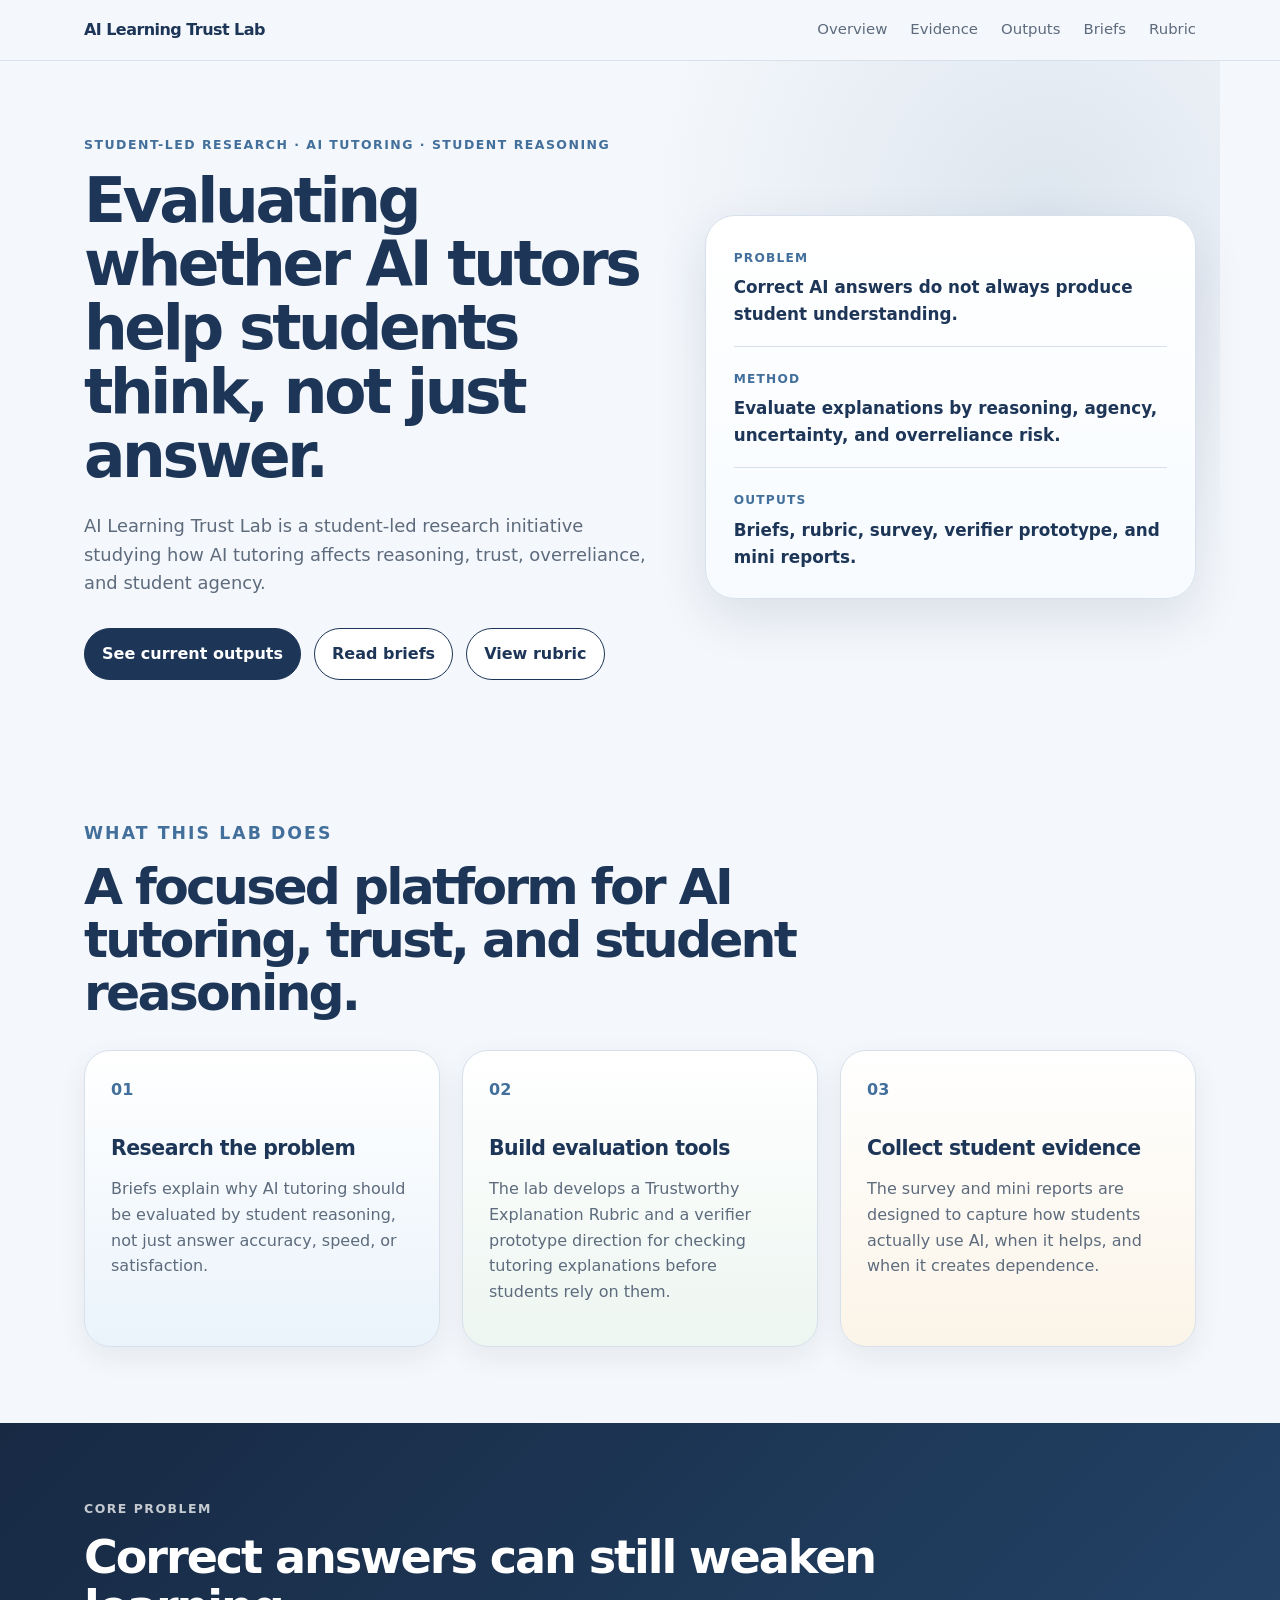
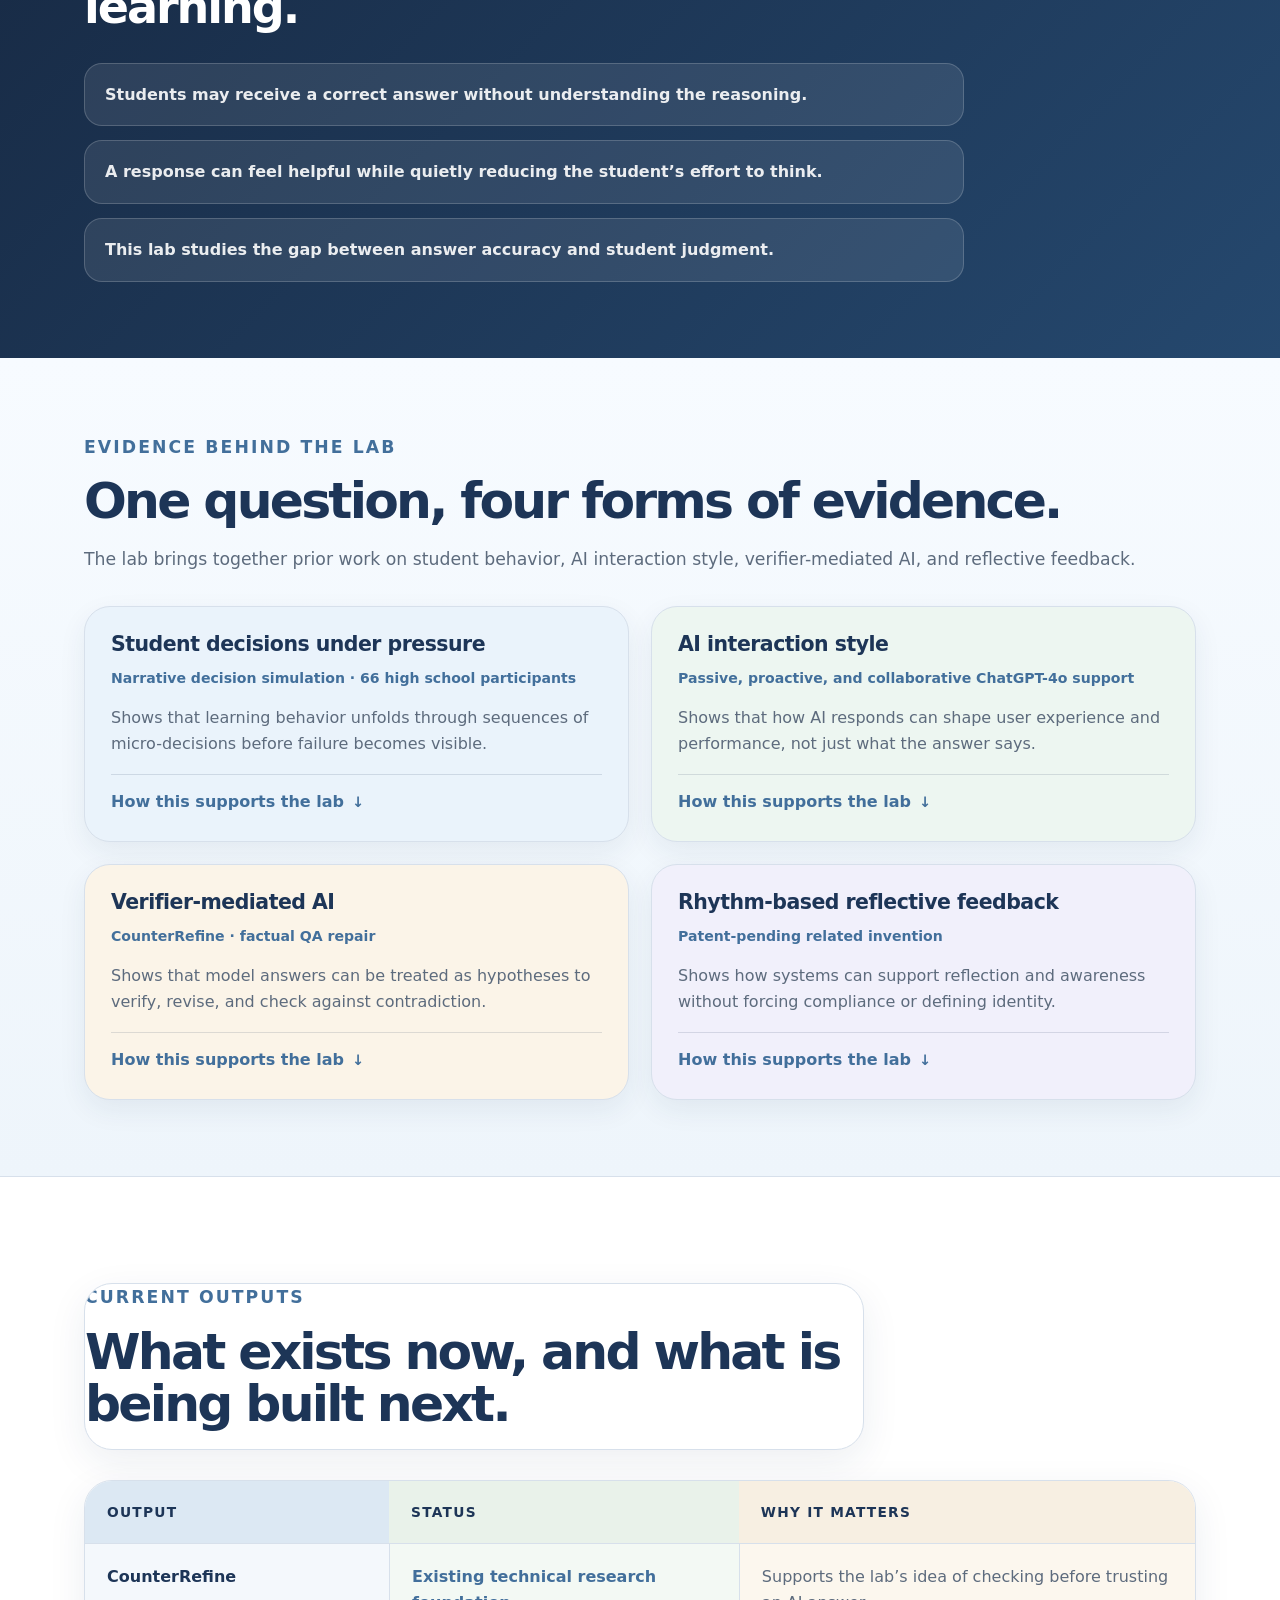
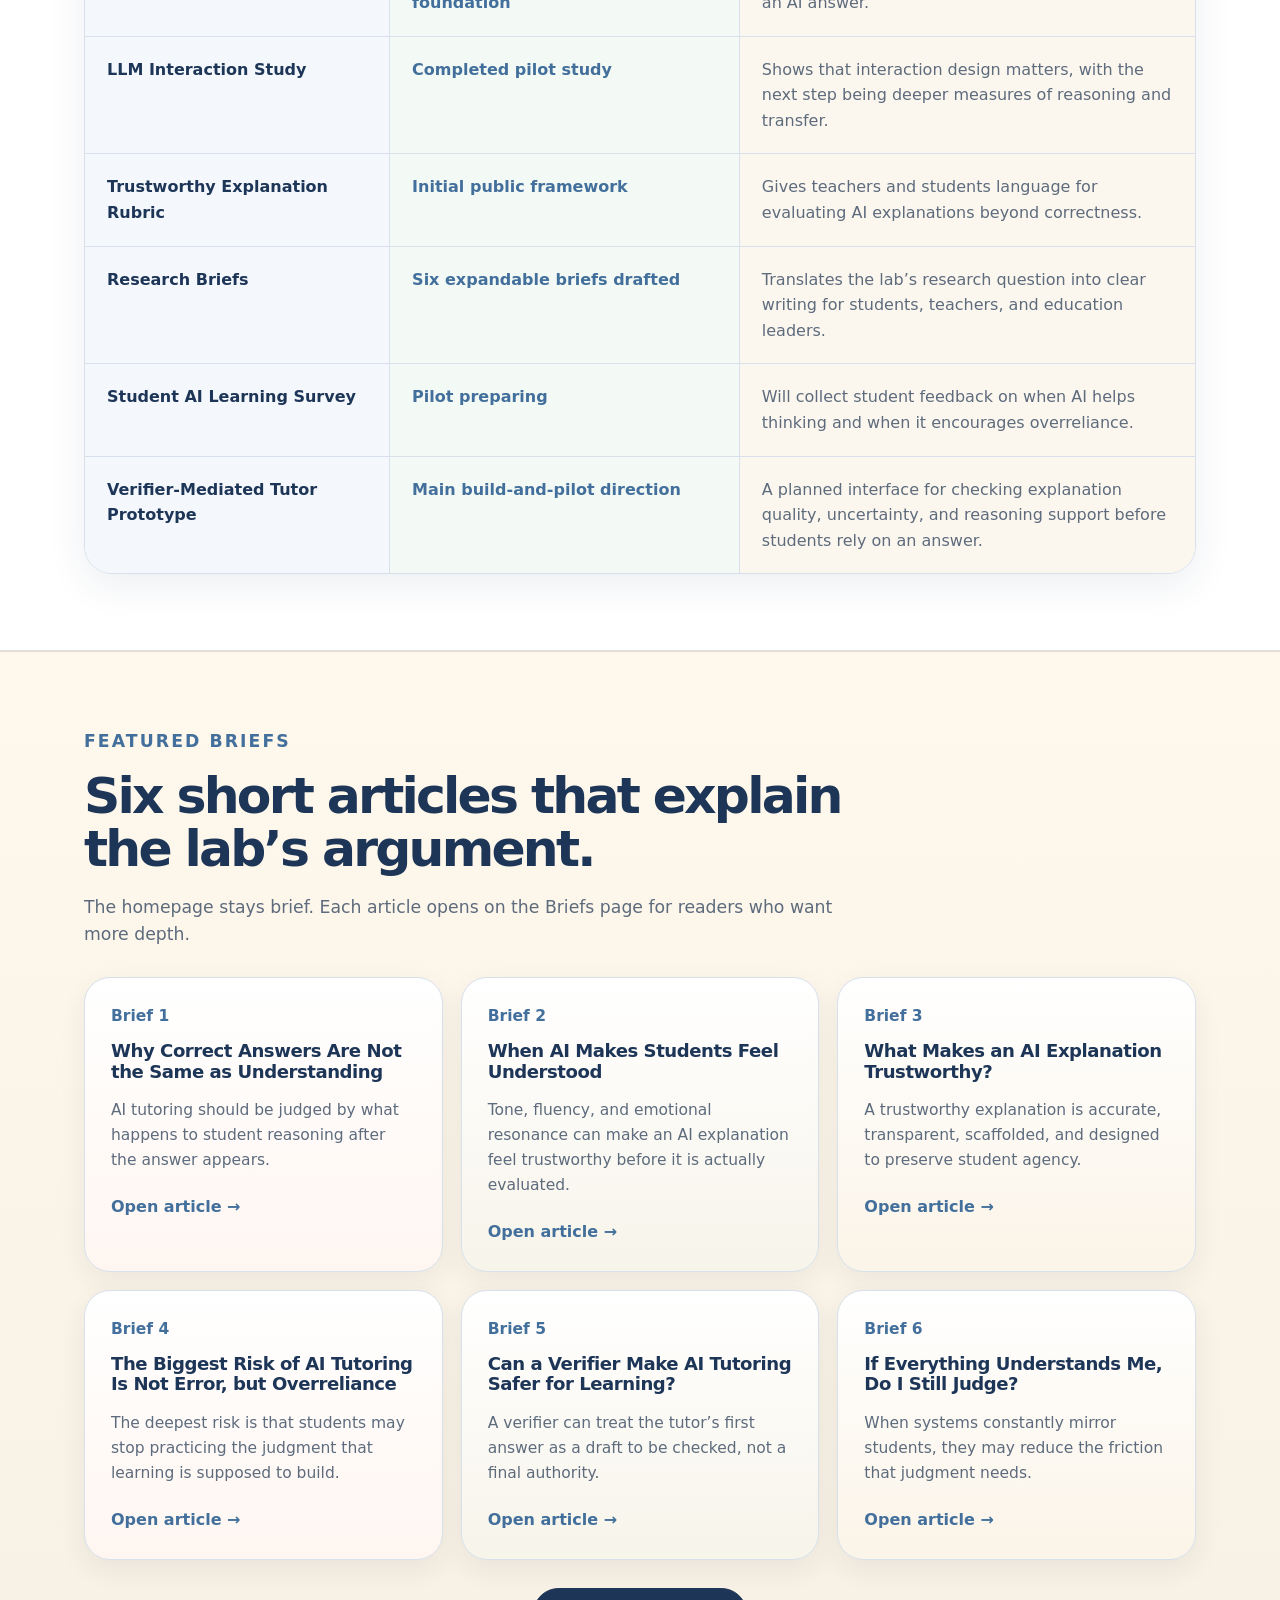
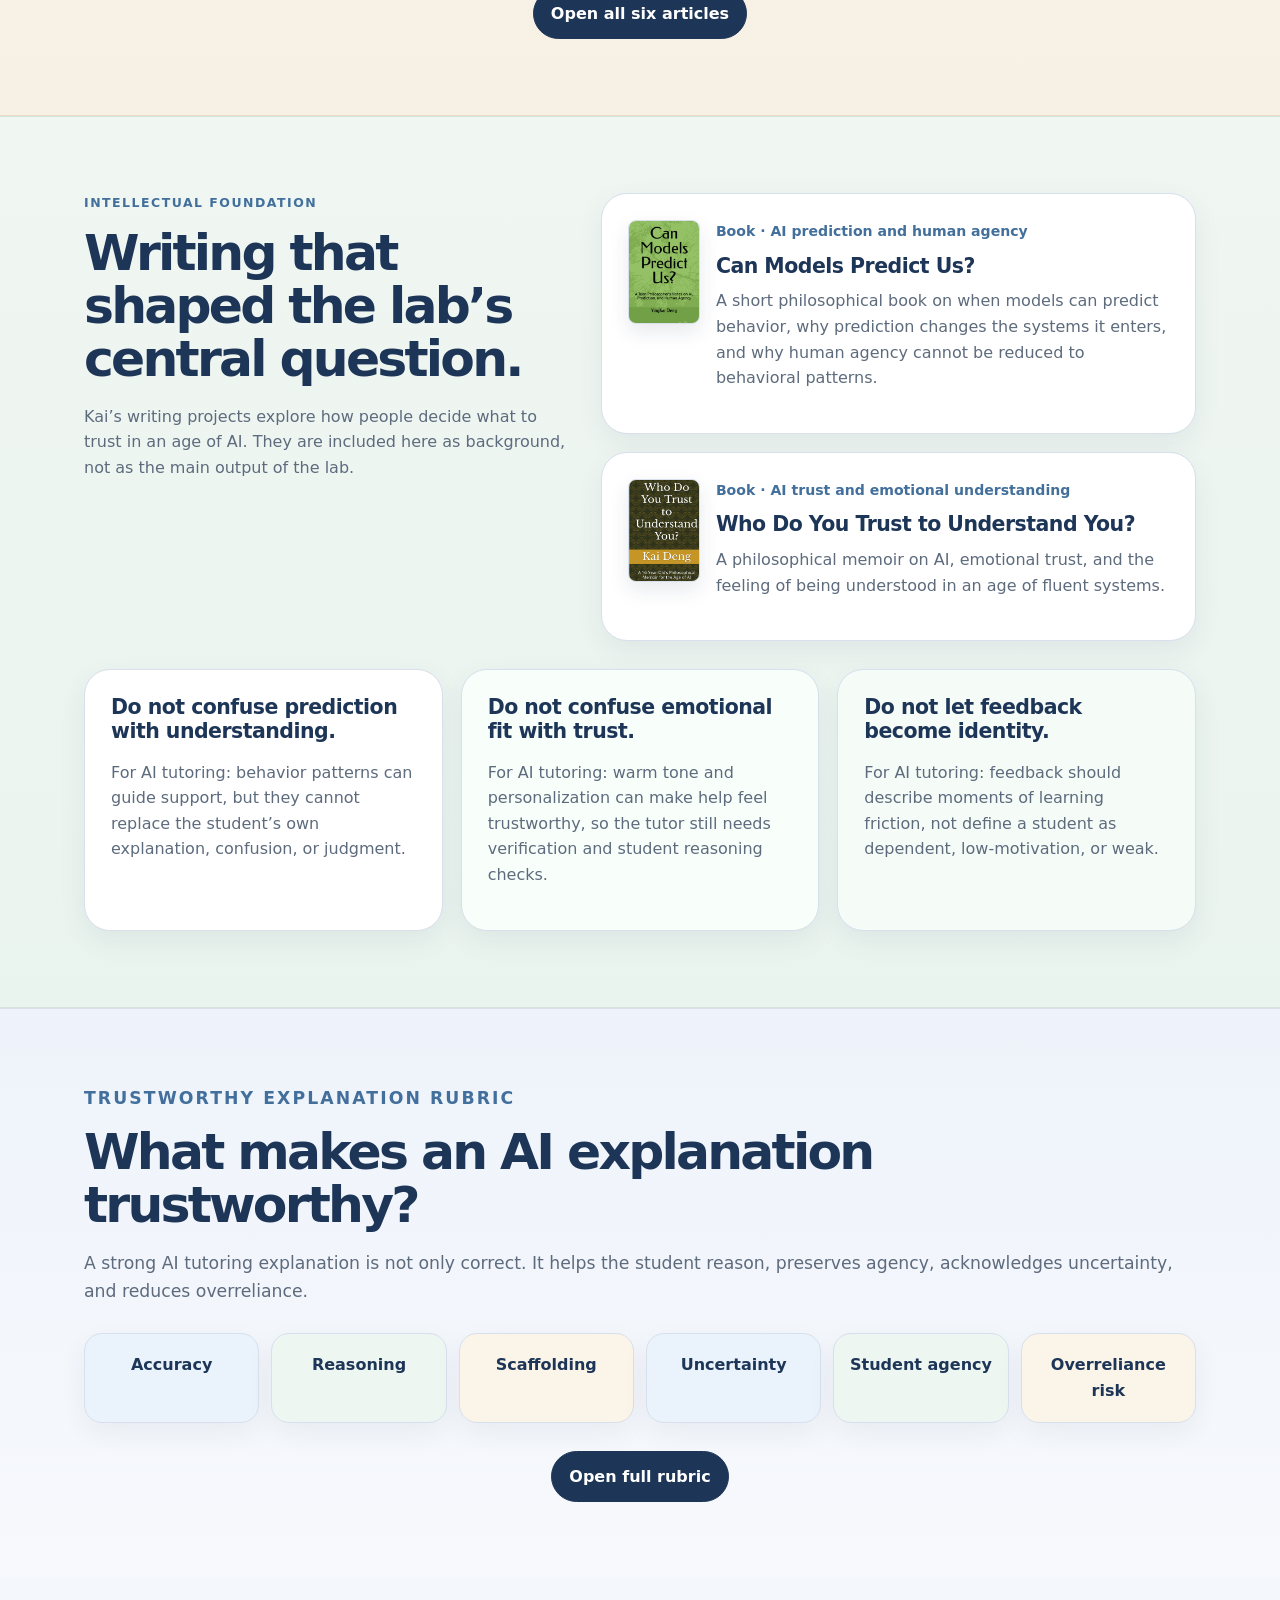
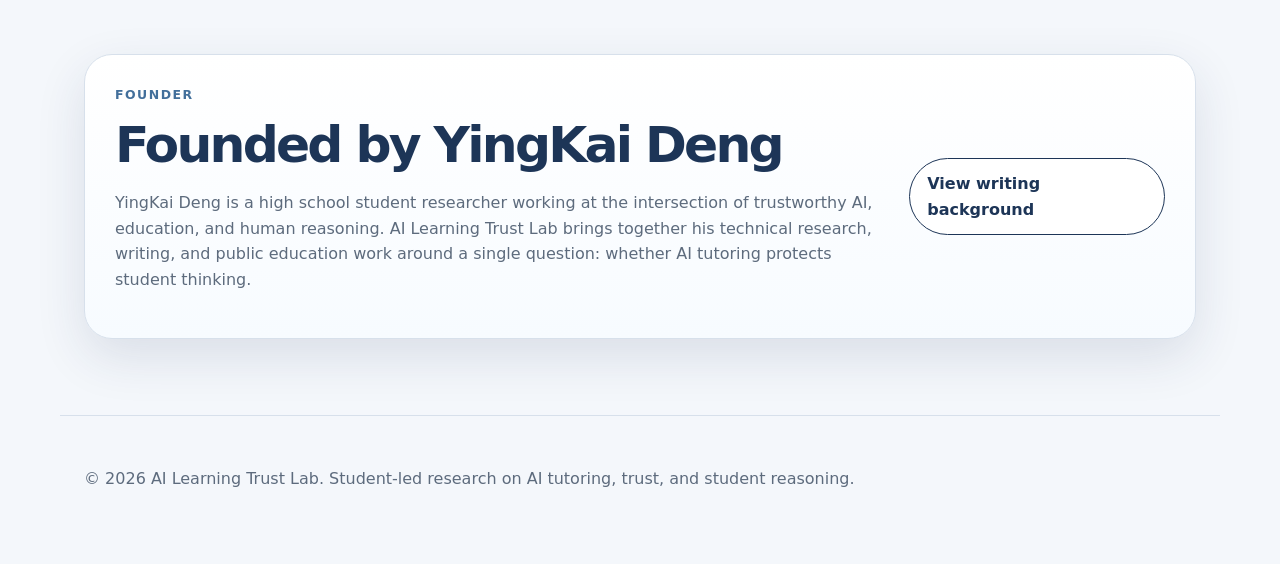
==== index.html @ 72a2af09 "Add files via upload" ====
<!DOCTYPE html><html lang="en"><head><meta charset="UTF-8"/><meta name="viewport" content="width=device-width, initial-scale=1.0"/><title>AI Learning Trust Lab</title><meta name="description" content="A student-led research initiative evaluating whether AI tutors help students think, not just answer."/><link rel="stylesheet" href="styles.css"/></head><body><header class="site-header"><nav class="nav"><a href="index.html" class="brand">AI Learning Trust Lab</a><div class="nav-links"><a href="#overview">Overview</a><a href="#evidence">Evidence</a><a href="#outputs">Outputs</a><a href="#briefs">Briefs</a><a href="#rubric">Rubric</a></div></nav></header><main>
<section class="hero" id="overview"><div class="hero-copy"><p class="eyebrow">Student-led research · AI tutoring · student reasoning</p><h1>Evaluating whether AI tutors help students think, not just answer.</h1><p class="hero-subtitle">AI Learning Trust Lab is a student-led research initiative studying how AI tutoring affects reasoning, trust, overreliance, and student agency.</p><div class="hero-buttons"><a href="#outputs" class="primary-button">See current outputs</a><a href="#briefs" class="secondary-button">Read briefs</a><a href="#rubric" class="secondary-button">View rubric</a></div></div><aside class="summary-card"><div class="summary-row"><span>Problem</span><p>Correct AI answers do not always produce student understanding.</p></div><div class="summary-row"><span>Method</span><p>Evaluate explanations by reasoning, agency, uncertainty, and overreliance risk.</p></div><div class="summary-row"><span>Outputs</span><p>Briefs, rubric, survey, verifier prototype, and mini reports.</p></div></aside></section>
<section class="section what"><div class="section-heading"><p class="eyebrow">What this lab does</p><h2>A focused platform for AI tutoring, trust, and student reasoning.</h2></div><div class="three-grid"><article class="feature-card"><span class="number">01</span><h3>Research the problem</h3><p>Briefs explain why AI tutoring should be evaluated by student reasoning, not just answer accuracy, speed, or satisfaction.</p></article><article class="feature-card"><span class="number">02</span><h3>Build evaluation tools</h3><p>The lab develops a Trustworthy Explanation Rubric and a verifier prototype direction for checking tutoring explanations before students rely on them.</p></article><article class="feature-card"><span class="number">03</span><h3>Collect student evidence</h3><p>The survey and mini reports are designed to capture how students actually use AI, when it helps, and when it creates dependence.</p></article></div></section>
<section class="dark-section"><div class="dark-inner"><p class="eyebrow light">Core problem</p><h2>Correct answers can still weaken learning.</h2><div class="problem-lines"><p>Students may receive a correct answer without understanding the reasoning.</p><p>A response can feel helpful while quietly reducing the student’s effort to think.</p><p>This lab studies the gap between answer accuracy and student judgment.</p></div></div></section>
<section class="section evidence" id="evidence">
      <div class="section-heading">
        <p class="eyebrow">Evidence behind the lab</p>
        <h2>One question, four forms of evidence.</h2>
        <p>The lab brings together prior work on student behavior, AI interaction style, verifier-mediated AI, and reflective feedback.</p>
      </div>

      <div class="evidence-grid">
        <article>
          <h3>Student decisions under pressure</h3>
          <p class="tag">Narrative decision simulation · 66 high school participants</p>
          <p>Shows that learning behavior unfolds through sequences of micro-decisions before failure becomes visible.</p>

          <details class="evidence-note">
            <summary>How this supports the lab</summary>
            <div>
              <p><strong>What it is:</strong> A student decision simulation studying how high school students make small choices under academic pressure.</p>
              <p><strong>What it showed:</strong> Learning breakdown often begins before visible failure, through hesitation, avoidance, shortcut-seeking, and small decisions that accumulate.</p>
              <p><strong>Why it matters:</strong> AI tutoring does not only affect final answers. It affects the micro-decisions students make while learning.</p>
            </div>
          </details>
        </article>

        <article>
          <h3>AI interaction style</h3>
          <p class="tag">Passive, proactive, and collaborative ChatGPT-4o support</p>
          <p>Shows that how AI responds can shape user experience and performance, not just what the answer says.</p>

          <details class="evidence-note">
            <summary>How this supports the lab</summary>
            <div>
              <p><strong>What it is:</strong> A study comparing different ways an AI assistant can interact with students, from passive answering to more collaborative support.</p>
              <p><strong>What it showed:</strong> Interaction style changes how students experience AI help and how they perform with it.</p>
              <p><strong>Why it matters:</strong> AI tutoring should be evaluated by how it shapes student thinking, not only by whether the content is correct.</p>
            </div>
          </details>
        </article>

        <article>
          <h3>Verifier-mediated AI</h3>
          <p class="tag">CounterRefine · factual QA repair</p>
          <p>Shows that model answers can be treated as hypotheses to verify, revise, and check against contradiction.</p>

          <details class="evidence-note">
            <summary>How this supports the lab</summary>
            <div>
              <p><strong>What it is:</strong> CounterRefine treats an AI answer as something to be checked, not immediately trusted.</p>
              <p><strong>What it showed:</strong> Evidence can be used to decide whether an answer should be kept, revised, or challenged.</p>
              <p><strong>Why it matters:</strong> AI Learning Trust Lab extends this idea from factual QA to tutoring: before students rely on an explanation, it should be checked for accuracy, transparency, and reasoning support.</p>
            </div>
          </details>
        </article>

        <article>
          <h3>Rhythm-based reflective feedback</h3>
          <p class="tag">Patent-pending related invention</p>
          <p>Shows how systems can support reflection and awareness without forcing compliance or defining identity.</p>

          <details class="evidence-note">
            <summary>How this supports the lab</summary>
            <div>
              <p><strong>What it is:</strong> A related invention exploring how systems can respond to patterns in user behavior and reflection.</p>
              <p><strong>What it showed:</strong> Feedback can guide attention without forcing action or defining the user by a single score.</p>
              <p><strong>Why it matters:</strong> AI tutoring should guide students through learning friction while preserving agency and avoiding fixed labels.</p>
            </div>
          </details>
        </article>
      </div>
    </section>

    <section class="section outputs" id="outputs"><div class="section-heading"><p class="eyebrow">Current outputs</p><h2>What exists now, and what is being built next.</h2></div><div class="output-table"><div class="table-head"><span>Output</span><span>Status</span><span>Why it matters</span></div><div class="table-row"><strong>CounterRefine</strong><span>Existing technical research foundation</span><p>Supports the lab’s idea of checking before trusting an AI answer.</p></div><div class="table-row"><strong>LLM Interaction Study</strong><span>Completed pilot study</span><p>Shows that interaction design matters, with the next step being deeper measures of reasoning and transfer.</p></div><div class="table-row"><strong>Trustworthy Explanation Rubric</strong><span>Initial public framework</span><p>Gives teachers and students language for evaluating AI explanations beyond correctness.</p></div><div class="table-row"><strong>Research Briefs</strong><span>Six expandable briefs drafted</span><p>Translates the lab’s research question into clear writing for students, teachers, and education leaders.</p></div><div class="table-row"><strong>Student AI Learning Survey</strong><span>Pilot preparing</span><p>Will collect student feedback on when AI helps thinking and when it encourages overreliance.</p></div><div class="table-row"><strong>Verifier-Mediated Tutor Prototype</strong><span>Main build-and-pilot direction</span><p>A planned interface for checking explanation quality, uncertainty, and reasoning support before students rely on an answer.</p></div></div></section>
<section class="section brief-strip" id="briefs"><div class="section-heading"><p class="eyebrow">Featured briefs</p><h2>Six short articles that explain the lab’s argument.</h2><p>The homepage stays brief. Each article opens on the Briefs page for readers who want more depth.</p></div><div class="brief-preview-grid"><article class="brief-preview-card tone-2">
          <p class="tag">Brief 1</p>
          <h3>Why Correct Answers Are Not the Same as Understanding</h3>
          <p>AI tutoring should be judged by what happens to student reasoning after the answer appears.</p>
          <a href="briefs.html#brief-1">Open article →</a>
        </article>
<article class="brief-preview-card tone-3">
          <p class="tag">Brief 2</p>
          <h3>When AI Makes Students Feel Understood</h3>
          <p>Tone, fluency, and emotional resonance can make an AI explanation feel trustworthy before it is actually evaluated.</p>
          <a href="briefs.html#brief-2">Open article →</a>
        </article>
<article class="brief-preview-card tone-1">
          <p class="tag">Brief 3</p>
          <h3>What Makes an AI Explanation Trustworthy?</h3>
          <p>A trustworthy explanation is accurate, transparent, scaffolded, and designed to preserve student agency.</p>
          <a href="briefs.html#brief-3">Open article →</a>
        </article>
<article class="brief-preview-card tone-2">
          <p class="tag">Brief 4</p>
          <h3>The Biggest Risk of AI Tutoring Is Not Error, but Overreliance</h3>
          <p>The deepest risk is that students may stop practicing the judgment that learning is supposed to build.</p>
          <a href="briefs.html#brief-4">Open article →</a>
        </article>
<article class="brief-preview-card tone-3">
          <p class="tag">Brief 5</p>
          <h3>Can a Verifier Make AI Tutoring Safer for Learning?</h3>
          <p>A verifier can treat the tutor’s first answer as a draft to be checked, not a final authority.</p>
          <a href="briefs.html#brief-5">Open article →</a>
        </article>
<article class="brief-preview-card tone-1">
          <p class="tag">Brief 6</p>
          <h3>If Everything Understands Me, Do I Still Judge?</h3>
          <p>When systems constantly mirror students, they may reduce the friction that judgment needs.</p>
          <a href="briefs.html#brief-6">Open article →</a>
        </article></div><div class="center-action" style="margin-top:28px"><a href="briefs.html" class="primary-button">Open all six articles</a></div></section>
<section class="section foundation" id="foundation"><div class="foundation-layout"><div><p class="eyebrow">Intellectual foundation</p><h2>Writing that shaped the lab’s central question.</h2><p>Kai’s writing projects explore how people decide what to trust in an age of AI. They are included here as background, not as the main output of the lab.</p></div><div class="foundation-cards">
          <article class="book-card">
            <img src="can-models-predict-us-cover.png" alt="Can Models Predict Us? book cover" class="book-cover-small"/>
            <div class="book-copy">
              <p class="tag">Book · AI prediction and human agency</p>
              <h3>Can Models Predict Us?</h3>
              <p>A short philosophical book on when models can predict behavior, why prediction changes the systems it enters, and why human agency cannot be reduced to behavioral patterns.</p>
            </div>
          </article>

          <article class="book-card">
            <img src="who-do-you-trust-cover.png" alt="Who Do You Trust to Understand You? book cover" class="book-cover-small"/>
            <div class="book-copy">
              <p class="tag">Book · AI trust and emotional understanding</p>
              <h3>Who Do You Trust to Understand You?</h3>
              <p>A philosophical memoir on AI, emotional trust, and the feeling of being understood in an age of fluent systems.</p>
            </div>
          </article>
        </div>
      </div>
      <div class="principles"><article><h3>Do not confuse prediction with understanding.</h3><p>For AI tutoring: behavior patterns can guide support, but they cannot replace the student’s own explanation, confusion, or judgment.</p></article><article><h3>Do not confuse emotional fit with trust.</h3><p>For AI tutoring: warm tone and personalization can make help feel trustworthy, so the tutor still needs verification and student reasoning checks.</p></article><article><h3>Do not let feedback become identity.</h3><p>For AI tutoring: feedback should describe moments of learning friction, not define a student as dependent, low-motivation, or weak.</p></article></div></section>
<section class="section rubric-section" id="rubric"><div class="section-heading"><p class="eyebrow">Trustworthy Explanation Rubric</p><h2>What makes an AI explanation trustworthy?</h2><p>A strong AI tutoring explanation is not only correct. It helps the student reason, preserves agency, acknowledges uncertainty, and reduces overreliance.</p></div><div class="rubric-grid"><div>Accuracy</div><div>Reasoning</div><div>Scaffolding</div><div>Uncertainty</div><div>Student agency</div><div>Overreliance risk</div></div><div class="center-action"><a href="rubric.html" class="primary-button">Open full rubric</a></div></section>
<section class="section founder"><div class="founder-card"><div><p class="eyebrow">Founder</p><h2>Founded by YingKai Deng</h2><p>YingKai Deng is a high school student researcher working at the intersection of trustworthy AI, education, and human reasoning. AI Learning Trust Lab brings together his technical research, writing, and public education work around a single question: whether AI tutoring protects student thinking.</p></div><a href="writing.html" class="secondary-button">View writing background</a></div></section>
</main><footer class="footer"><p>© 2026 AI Learning Trust Lab. Student-led research on AI tutoring, trust, and student reasoning.</p></footer></body></html>
---- styles.css ----
*{box-sizing:border-box}:root{--bg:#f4f7fb;--ink:#172033;--muted:#5d6b7d;--line:#d7e0eb;--card:#fff;--navy:#1d3557;--blue:#426f9b;--ice:#eaf3fb;--mist:#f7fbff;--sage:#edf6f1;--sand:#fbf4e8;--lav:#f1f0fb;--rose:#fbf0ee;--shadow:0 18px 50px rgba(29,53,87,.12);--soft-shadow:0 10px 28px rgba(29,53,87,.07)}body{margin:0;background:var(--bg);color:var(--ink);font-family:Inter,ui-sans-serif,system-ui,-apple-system,BlinkMacSystemFont,"Segoe UI",sans-serif;line-height:1.6}a{color:inherit;text-decoration:none}.site-header{position:sticky;top:0;z-index:20;background:rgba(244,247,251,.94);backdrop-filter:blur(12px);border-bottom:1px solid var(--line)}.nav{max-width:1160px;margin:0 auto;padding:17px 24px;display:flex;align-items:center;justify-content:space-between;gap:24px}.brand{font-weight:850;color:var(--navy);letter-spacing:-.035em}.nav-links{display:flex;gap:23px;align-items:center;color:var(--muted);font-size:.93rem}.nav-links a:hover{color:var(--navy)}.hero{max-width:1160px;margin:0 auto;padding:74px 24px 64px;display:grid;grid-template-columns:minmax(0,1.08fr) minmax(340px,.92fr);gap:44px;align-items:center;background:radial-gradient(circle at 85% 22%,rgba(66,111,155,.13),transparent 35%)}.eyebrow{margin:0 0 14px;color:var(--blue);font-size:.78rem;font-weight:850;text-transform:uppercase;letter-spacing:.12em}.eyebrow.light{color:rgba(255,255,255,.75)}h1{margin:0 0 24px;color:var(--navy);font-size:clamp(2.35rem,4.8vw,4.15rem);line-height:1.04;letter-spacing:-.055em}h2{margin:0 0 18px;color:var(--navy);font-size:clamp(2rem,4vw,3.15rem);line-height:1.05;letter-spacing:-.055em}h3{margin:0 0 10px;color:var(--navy);font-size:1.28rem;line-height:1.16;letter-spacing:-.025em}p{color:var(--muted)}.hero-subtitle{max-width:720px;margin:0 0 30px;color:var(--muted);font-size:1.12rem}.hero-buttons{display:flex;flex-wrap:wrap;gap:13px}.primary-button,.secondary-button{display:inline-flex;align-items:center;justify-content:center;border-radius:999px;padding:12px 17px;font-weight:850;border:1px solid var(--navy)}.primary-button{color:white;background:var(--navy)}.secondary-button{color:var(--navy);background:white}.summary-card{background:linear-gradient(180deg,#fff,var(--mist));border:1px solid var(--line);border-radius:30px;padding:28px;box-shadow:var(--shadow)}.summary-row{padding:18px 0;border-bottom:1px solid var(--line)}.summary-row:first-child{padding-top:0}.summary-row:last-child{border-bottom:0;padding-bottom:0}.summary-row span{display:inline-flex;margin-bottom:6px;color:var(--blue);font-size:.76rem;font-weight:850;letter-spacing:.1em;text-transform:uppercase}.summary-row p{margin:0;color:var(--navy);font-size:1.05rem;font-weight:750}.section{max-width:1160px;margin:0 auto;padding:76px 24px}.section-heading{max-width:780px}.section-heading p{font-size:1.08rem}.section.what{background:var(--bg)}.three-grid{display:grid;grid-template-columns:repeat(3,1fr);gap:22px;margin-top:30px}.feature-card,.evidence-grid article,.foundation-cards article,.principles article,.brief-preview-card,.list-card{border:1px solid var(--line);border-radius:26px;padding:26px;box-shadow:var(--soft-shadow)}.feature-card:nth-child(1){background:linear-gradient(180deg,#fff,var(--ice))}.feature-card:nth-child(2){background:linear-gradient(180deg,#fff,var(--sage))}.feature-card:nth-child(3){background:linear-gradient(180deg,#fff,var(--sand))}.number{display:inline-flex;margin-bottom:34px;color:var(--blue);font-weight:900}.dark-section{background:linear-gradient(135deg,#172943,#25486e);color:white}.dark-inner{max-width:1160px;margin:0 auto;padding:76px 24px}.dark-inner h2{color:white}.problem-lines{display:grid;gap:14px;margin-top:30px;max-width:880px}.problem-lines p{margin:0;color:rgba(255,255,255,.9);background:rgba(255,255,255,.09);border:1px solid rgba(255,255,255,.18);border-radius:18px;padding:18px 20px;font-weight:750}.evidence{background:linear-gradient(180deg,#f7fbff 0%,#eef5fb 100%);max-width:none;padding-left:max(24px,calc((100vw - 1160px)/2 + 24px));padding-right:max(24px,calc((100vw - 1160px)/2 + 24px))}.evidence .section-heading,.evidence-grid{max-width:1160px}.evidence-grid{display:grid;grid-template-columns:repeat(2,1fr);gap:22px;margin-top:32px}.evidence-grid article:nth-child(1){background:var(--ice)}.evidence-grid article:nth-child(2){background:var(--sage)}.evidence-grid article:nth-child(3){background:var(--sand)}.evidence-grid article:nth-child(4){background:var(--lav)}.tag{margin:0 0 12px;color:var(--blue);font-size:.88rem;font-weight:850}.outputs{background:#fff;border-top:1px solid var(--line);border-bottom:1px solid var(--line);max-width:none;padding-left:max(24px,calc((100vw - 1160px)/2 + 24px));padding-right:max(24px,calc((100vw - 1160px)/2 + 24px))}.outputs .section-heading,.output-table{margin-top:30px;background:#fff;border:1px solid var(--line);border-radius:28px;overflow:hidden;box-shadow:0 12px 38px rgba(31,54,84,.08)}
.table-head,.table-row{display:grid;grid-template-columns:1fr 1.15fr 1.5fr;gap:0;align-items:stretch}
.table-head>*,.table-row>*{padding:20px 22px;margin:0;display:block}
.table-head{color:var(--navy);font-weight:900;font-size:.86rem;text-transform:uppercase;letter-spacing:.09em}
.table-head>*:nth-child(1){background:#dce8f3}
.table-head>*:nth-child(2){background:#e9f2ea}
.table-head>*:nth-child(3){background:#f7efe2}
.table-row{border-top:1px solid var(--line)}
.table-row>*{border-left:1px solid var(--line)}
.table-row>*:first-child{border-left:0}
.table-row>*:nth-child(1){background:#f4f8fc}
.table-row>*:nth-child(2){background:#f3f9f4}
.table-row>*:nth-child(3){background:#fcf7ee}
.table-row strong{color:var(--navy);font-weight:850}
.table-row span{color:var(--blue);font-weight:800}
.table-row p{margin:0}.brief-strip{background:linear-gradient(180deg,#fff8ec 0%,#f7f0e4 100%);border-top:1px solid #eadcc8;border-bottom:1px solid #eadcc8;max-width:none;padding-left:max(24px,calc((100vw - 1160px)/2 + 24px));padding-right:max(24px,calc((100vw - 1160px)/2 + 24px))}.brief-preview-grid{max-width:1160px;display:grid;grid-template-columns:repeat(3,1fr);gap:18px;margin-top:28px}.brief-preview-card h3{font-size:1.13rem}.brief-preview-card p{font-size:.97rem}.brief-preview-card a{display:inline-flex;margin-top:6px;color:var(--blue);font-weight:850}.tone-1{background:linear-gradient(180deg,#fff,var(--sand))}.tone-2{background:linear-gradient(180deg,#fff,#fff6f1)}.tone-3{background:linear-gradient(180deg,#fff,#f7f4ea)}.foundation{background:linear-gradient(180deg,#f0f6f2 0%,#eaf4ef 100%);max-width:none;padding-left:max(24px,calc((100vw - 1160px)/2 + 24px));padding-right:max(24px,calc((100vw - 1160px)/2 + 24px));border-top:1px solid #d4e4d8;border-bottom:1px solid #d4e4d8}.foundation-layout{max-width:1160px;display:grid;grid-template-columns:.9fr 1.1fr;gap:30px;align-items:start}.foundation-cards{display:grid;gap:18px}.foundation-cards article{background:white}.principles{max-width:1160px;display:grid;grid-template-columns:repeat(3,1fr);gap:18px;margin-top:28px}.principles article:nth-child(1){background:#fff}.principles article:nth-child(2){background:#f8fffb}.principles article:nth-child(3){background:#f5fbf7}.rubric-section{background:linear-gradient(180deg,#eef3fb 0%,#f7f9fc 100%);max-width:none;padding-left:max(24px,calc((100vw - 1160px)/2 + 24px));padding-right:max(24px,calc((100vw - 1160px)/2 + 24px));border-top:1px solid var(--line)}.rubric-section .section-heading,.rubric-grid{max-width:1160px}.rubric-grid{display:grid;grid-template-columns:repeat(6,1fr);gap:12px;margin:28px 0}.rubric-grid div{background:white;border:1px solid var(--line);border-radius:18px;padding:18px 12px;text-align:center;color:var(--navy);font-weight:900;box-shadow:0 10px 28px rgba(29,53,87,.06)}.rubric-grid div:nth-child(1),.rubric-grid div:nth-child(4){background:var(--ice)}.rubric-grid div:nth-child(2),.rubric-grid div:nth-child(5){background:var(--sage)}.rubric-grid div:nth-child(3),.rubric-grid div:nth-child(6){background:var(--sand)}.center-action{display:flex;justify-content:center;margin-top:8px}.founder{background:#f4f7fb}.founder-card{display:flex;gap:24px;align-items:center;justify-content:space-between;background:linear-gradient(180deg,#fff,var(--mist));border:1px solid var(--line);border-radius:28px;padding:30px;box-shadow:var(--shadow)}.founder-card p{max-width:790px}.footer{max-width:1160px;margin:0 auto;padding:34px 24px 56px;color:var(--muted);border-top:1px solid var(--line)}.page-hero{max-width:900px;margin:0 auto;padding:76px 24px 36px}.page-content{max-width:980px;margin:0 auto;padding:30px 24px 80px}.list-grid{display:grid;gap:16px}.list-card{background:white}.list-card:nth-child(3n+1){background:linear-gradient(180deg,#fff,var(--ice))}.list-card:nth-child(3n+2){background:linear-gradient(180deg,#fff,var(--sage))}.list-card:nth-child(3n){background:linear-gradient(180deg,#fff,var(--sand))}.brief-status{display:inline-flex;margin-top:10px;color:var(--blue);font-weight:850;font-size:.9rem}.brief-details{background:#fff;border:1px solid var(--line);border-radius:24px;padding:0;box-shadow:0 12px 34px rgba(29,53,87,.08);overflow:hidden}.brief-details:nth-child(3n+1){background:linear-gradient(180deg,#fff,var(--ice))}.brief-details:nth-child(3n+2){background:linear-gradient(180deg,#fff,var(--sage))}.brief-details:nth-child(3n){background:linear-gradient(180deg,#fff,var(--sand))}.brief-details summary{cursor:pointer;list-style:none;padding:24px 26px;display:grid;grid-template-columns:auto 1fr auto;gap:18px;align-items:start}.brief-details summary::-webkit-details-marker{display:none}.brief-number{color:var(--blue);font-weight:900}.brief-title h3{margin-bottom:8px}.brief-title p{margin:0}.open-label{color:var(--blue);font-weight:850;font-size:.92rem}.brief-details[open] .open-label{color:var(--muted)}.brief-article{padding:0 26px 28px;border-top:1px solid var(--line);background:rgba(255,255,255,.72)}.brief-article h4{color:var(--navy);font-size:1.05rem;margin:22px 0 8px}.brief-article p{font-size:1.02rem}.brief-article ul{color:var(--muted);padding-left:22px}.brief-article li{margin-bottom:8px}.note-box{background:white;border:1px solid var(--line);border-left:5px solid var(--blue);border-radius:18px;padding:18px;margin:20px 0;color:var(--navy)}
.evidence-note {
  margin-top: 18px;
  border-top: 1px solid rgba(29, 53, 87, 0.12);
  padding-top: 14px;
}

.evidence-note summary {
  cursor: pointer;
  color: var(--blue);
  font-weight: 850;
  list-style: none;
  display: inline-flex;
  align-items: center;
  gap: 8px;
}

.evidence-note summary::-webkit-details-marker {
  display: none;
}

.evidence-note summary::after {
  content: "↓";
  font-size: 0.9rem;
  transition: transform 0.18s ease;
}

.evidence-note[open] summary::after {
  transform: rotate(180deg);
}

.evidence-note div {
  margin-top: 12px;
  background: rgba(255,255,255,0.72);
  border: 1px solid rgba(29, 53, 87, 0.10);
  border-radius: 18px;
  padding: 16px 18px;
}

.evidence-note p {
  margin: 0 0 10px;
  font-size: 0.96rem;
}

.evidence-note p:last-child {
  margin-bottom: 0;
}

@media(max-width:980px){.nav-links{display:none}.hero,.foundation-layout,.founder-card{grid-template-columns:1fr;display:grid}.three-grid,.evidence-grid,.principles,.rubric-grid,.brief-preview-grid{grid-template-columns:1fr}.table-head{display:none}.table-row{grid-template-columns:1fr}.table-row>*{border-left:0;border-top:1px solid var(--line)}.table-row>*:first-child{border-top:0}.brief-details summary{grid-template-columns:1fr}.open-label{display:none}h1{font-size:2.7rem}}

/* Clickable evidence notes */
.evidence-note {
  margin-top: 18px;
  border-top: 1px solid rgba(29, 53, 87, 0.14);
  padding-top: 14px;
}

.evidence-note summary {
  cursor: pointer;
  color: var(--blue);
  font-weight: 850;
  list-style: none;
  display: inline-flex;
  align-items: center;
  gap: 8px;
}

.evidence-note summary::-webkit-details-marker {
  display: none;
}

.evidence-note summary::after {
  content: "↓";
  font-size: 0.9rem;
  transition: transform 0.18s ease;
}

.evidence-note[open] summary::after {
  transform: rotate(180deg);
}

.evidence-note div {
  margin-top: 12px;
  background: rgba(255,255,255,0.78);
  border: 1px solid rgba(29, 53, 87, 0.12);
  border-radius: 18px;
  padding: 16px 18px;
}

.evidence-note p {
  margin: 0 0 10px;
  font-size: 0.96rem;
}

.evidence-note p:last-child {
  margin-bottom: 0;
}


/* Output table column backgrounds */
.output-table .table-head,
.output-table .table-row {
  gap: 0;
}

.output-table .table-head > *,
.output-table .table-row > * {
  padding: 20px 22px;
  margin: 0;
  display: block;
}

.output-table .table-head > *:nth-child(1) { background: #dce8f3; }
.output-table .table-head > *:nth-child(2) { background: #e9f2ea; }
.output-table .table-head > *:nth-child(3) { background: #f7efe2; }

.output-table .table-row > *:nth-child(1) { background: #f4f8fc; }
.output-table .table-row > *:nth-child(2) { background: #f3f9f4; }
.output-table .table-row > *:nth-child(3) { background: #fcf7ee; }

.output-table .table-row > * {
  border-left: 1px solid var(--line);
}

.output-table .table-row > *:first-child {
  border-left: 0;
}


/* Small book covers */
.book-card,
.book-list-card {
  display: grid;
  grid-template-columns: 72px 1fr;
  gap: 16px;
  align-items: start;
}

.book-cover-small {
  width: 72px;
  height: auto;
  border-radius: 8px;
  border: 1px solid var(--line);
  box-shadow: 0 8px 20px rgba(29, 53, 87, 0.10);
  background: #fff;
}

.book-copy p {
  margin-top: 0;
}

@media(max-width:980px){
  .book-card,
  .book-list-card {
    grid-template-columns: 60px 1fr;
    gap: 14px;
  }

  .book-cover-small {
    width: 60px;
  }
}


/* Core problem polish */
.dark-inner h2 {
  font-size: clamp(1.9rem, 3.6vw, 3.25rem);
  line-height: 1.08;
  letter-spacing: -0.045em;
  max-width: 900px;
}
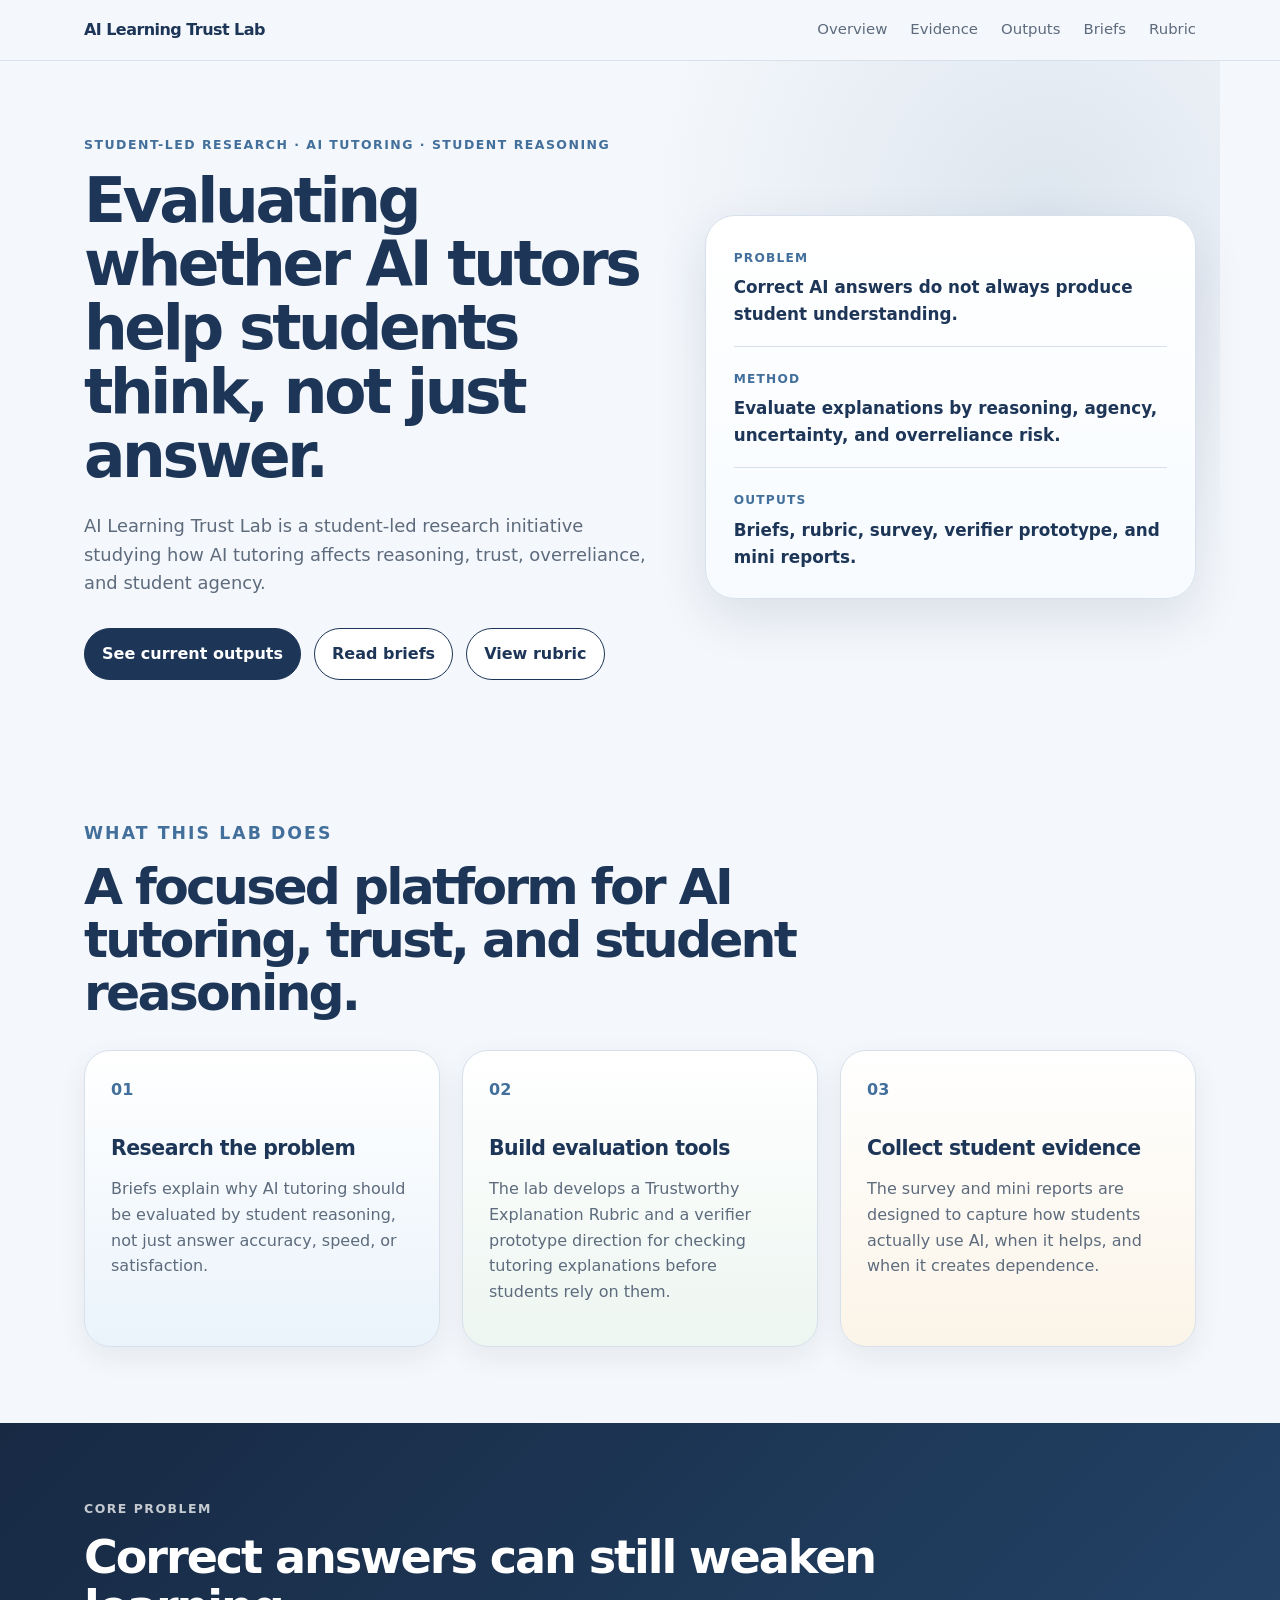
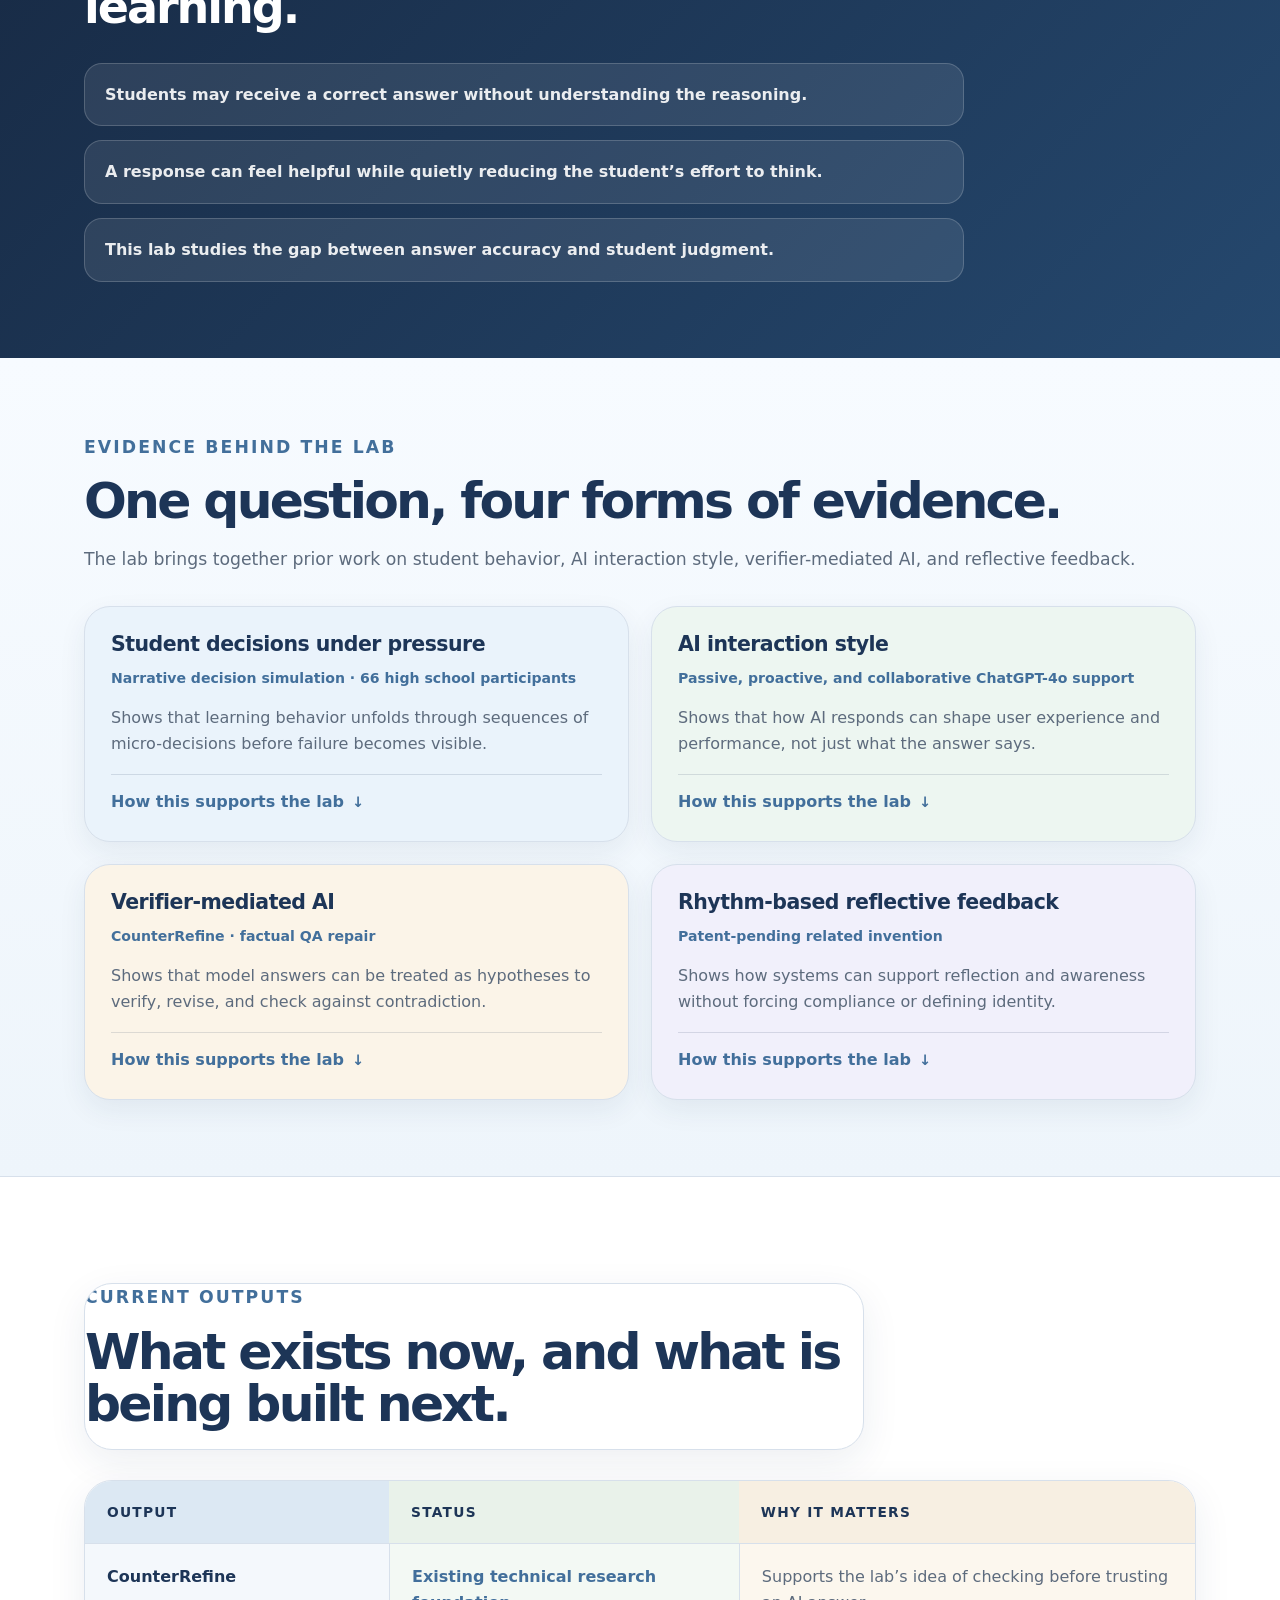
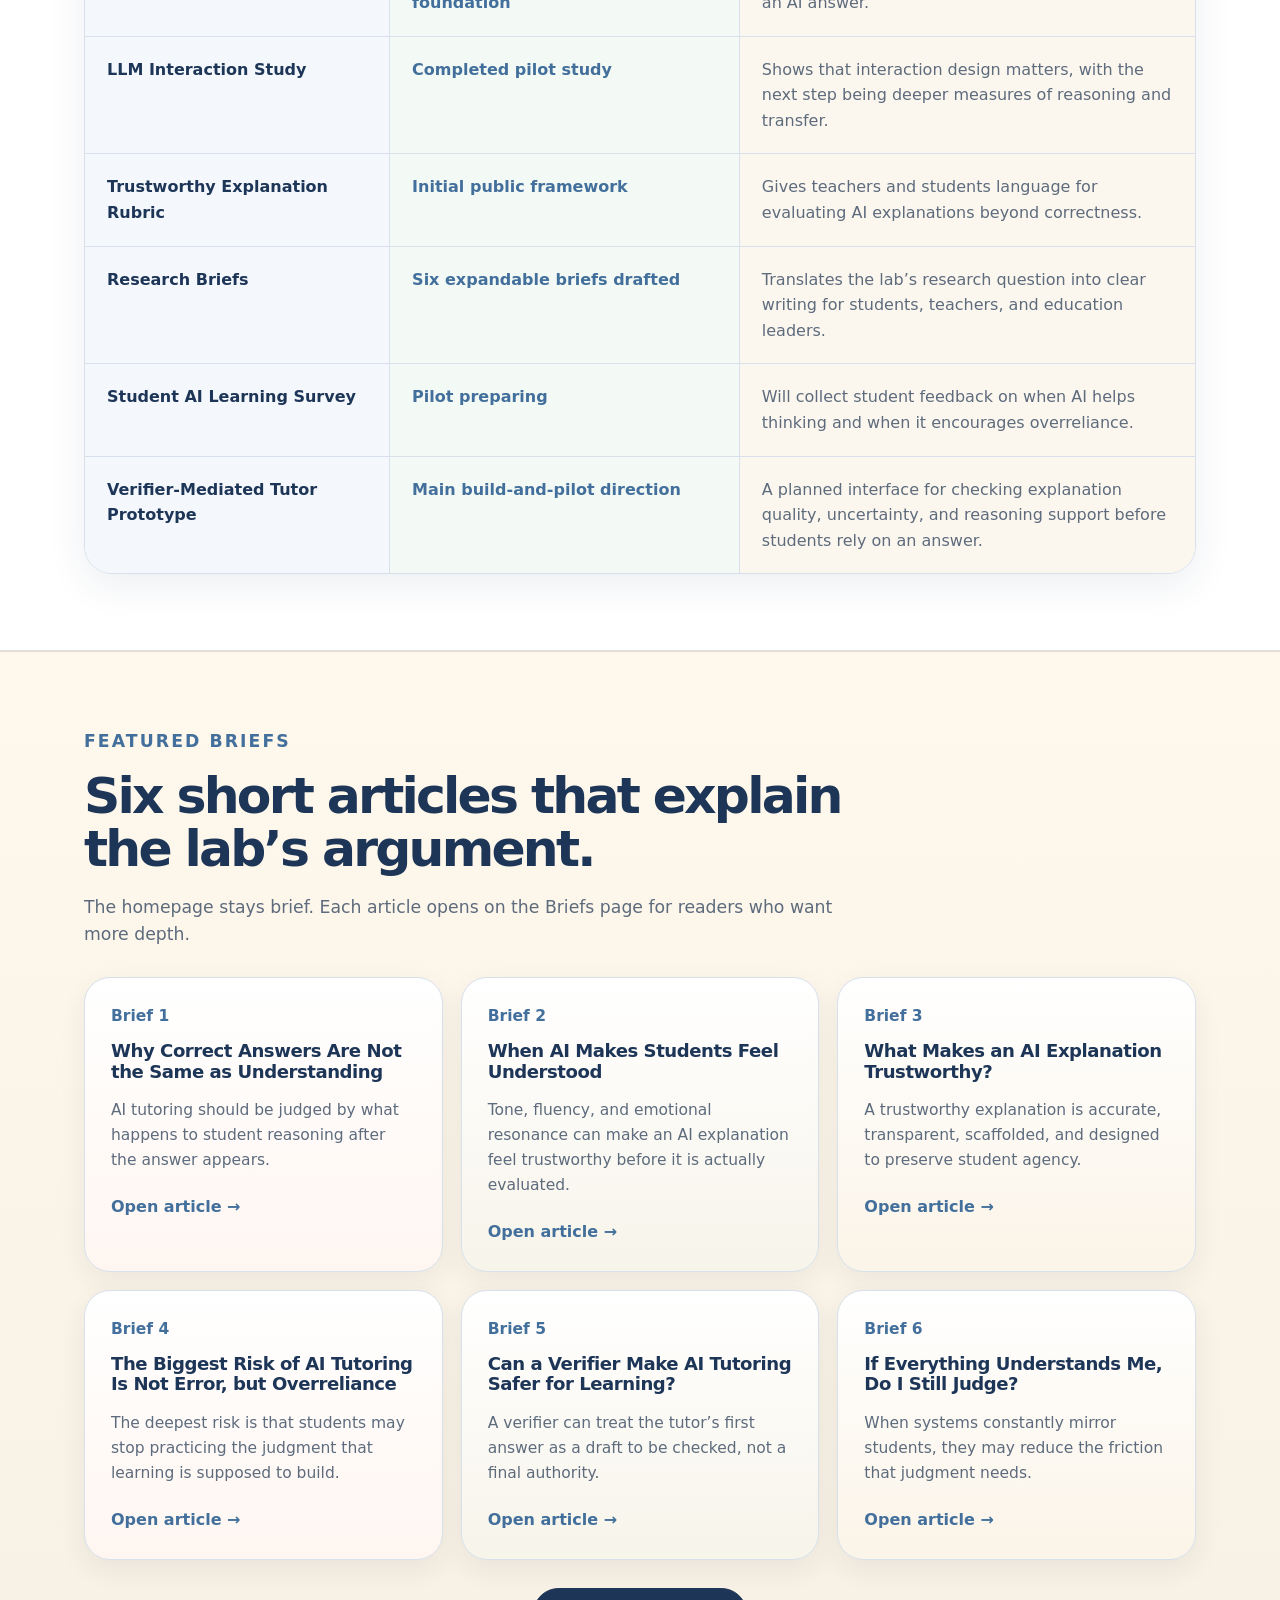
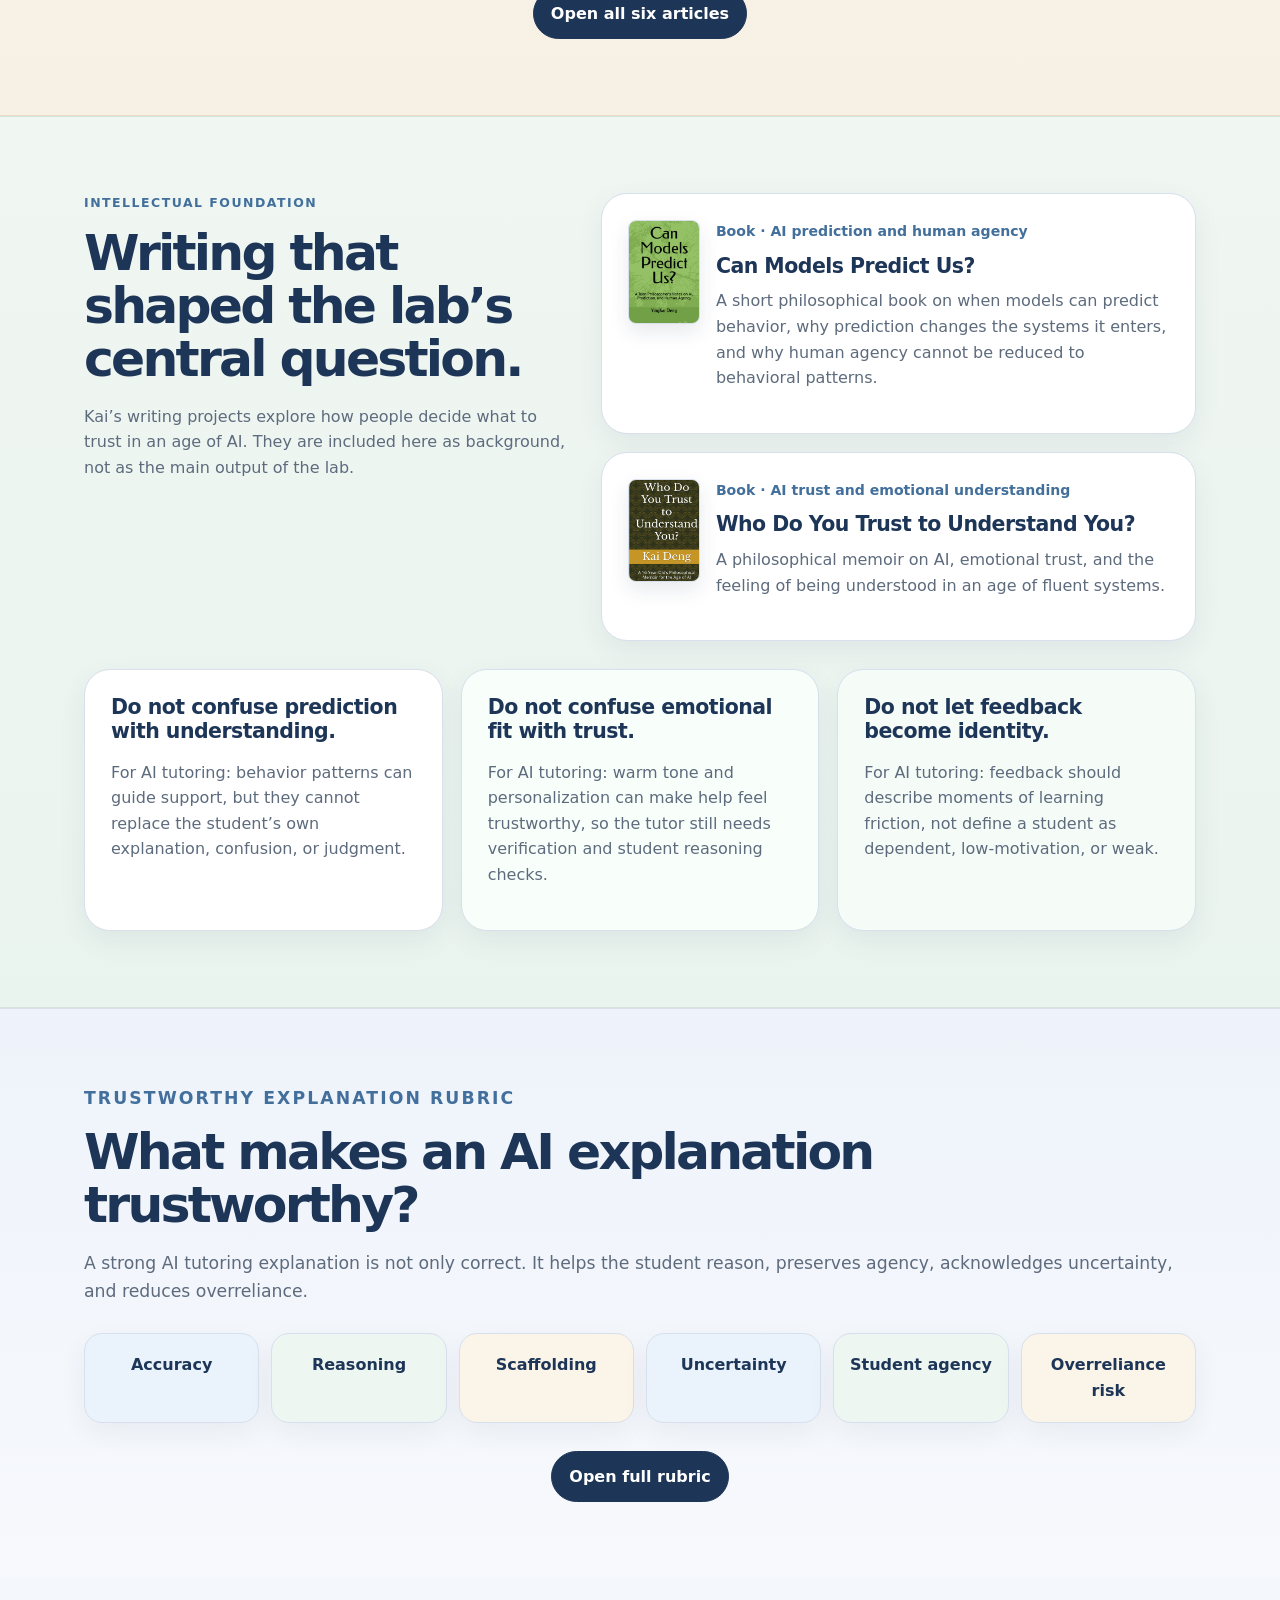
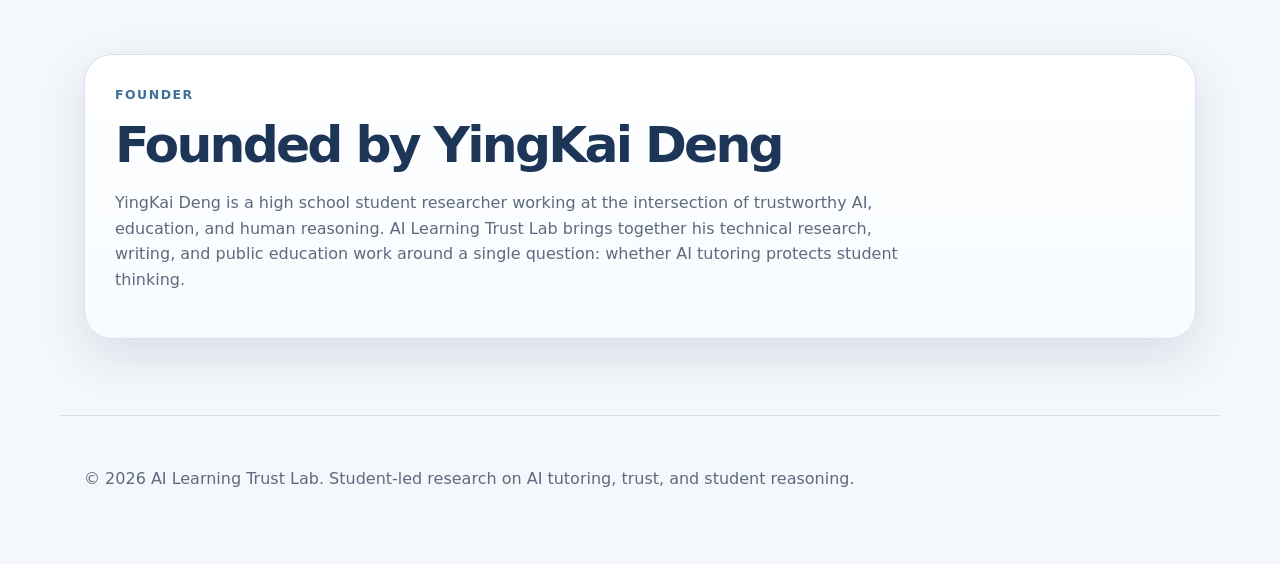
==== commit 2bef967a: "Add files via upload" ====
--- a/index.html
+++ b/index.html
@@ -131,5 +131,5 @@
       </div>
       <div class="principles"><article><h3>Do not confuse prediction with understanding.</h3><p>For AI tutoring: behavior patterns can guide support, but they cannot replace the student’s own explanation, confusion, or judgment.</p></article><article><h3>Do not confuse emotional fit with trust.</h3><p>For AI tutoring: warm tone and personalization can make help feel trustworthy, so the tutor still needs verification and student reasoning checks.</p></article><article><h3>Do not let feedback become identity.</h3><p>For AI tutoring: feedback should describe moments of learning friction, not define a student as dependent, low-motivation, or weak.</p></article></div></section>
 <section class="section rubric-section" id="rubric"><div class="section-heading"><p class="eyebrow">Trustworthy Explanation Rubric</p><h2>What makes an AI explanation trustworthy?</h2><p>A strong AI tutoring explanation is not only correct. It helps the student reason, preserves agency, acknowledges uncertainty, and reduces overreliance.</p></div><div class="rubric-grid"><div>Accuracy</div><div>Reasoning</div><div>Scaffolding</div><div>Uncertainty</div><div>Student agency</div><div>Overreliance risk</div></div><div class="center-action"><a href="rubric.html" class="primary-button">Open full rubric</a></div></section>
-<section class="section founder"><div class="founder-card"><div><p class="eyebrow">Founder</p><h2>Founded by YingKai Deng</h2><p>YingKai Deng is a high school student researcher working at the intersection of trustworthy AI, education, and human reasoning. AI Learning Trust Lab brings together his technical research, writing, and public education work around a single question: whether AI tutoring protects student thinking.</p></div><a href="writing.html" class="secondary-button">View writing background</a></div></section>
+<section class="section founder"><div class="founder-card"><div><p class="eyebrow">Founder</p><h2>Founded by YingKai Deng</h2><p>YingKai Deng is a high school student researcher working at the intersection of trustworthy AI, education, and human reasoning. AI Learning Trust Lab brings together his technical research, writing, and public education work around a single question: whether AI tutoring protects student thinking.</p></div></div></section>
 </main><footer class="footer"><p>© 2026 AI Learning Trust Lab. Student-led research on AI tutoring, trust, and student reasoning.</p></footer></body></html>
--- a/styles.css
+++ b/styles.css
@@ -184,3 +184,13 @@
   letter-spacing: -0.045em;
   max-width: 900px;
 }
+
+
+/* Founder no-button polish */
+.founder-card {
+  align-items: flex-start;
+}
+
+.founder-card > div {
+  max-width: 880px;
+}
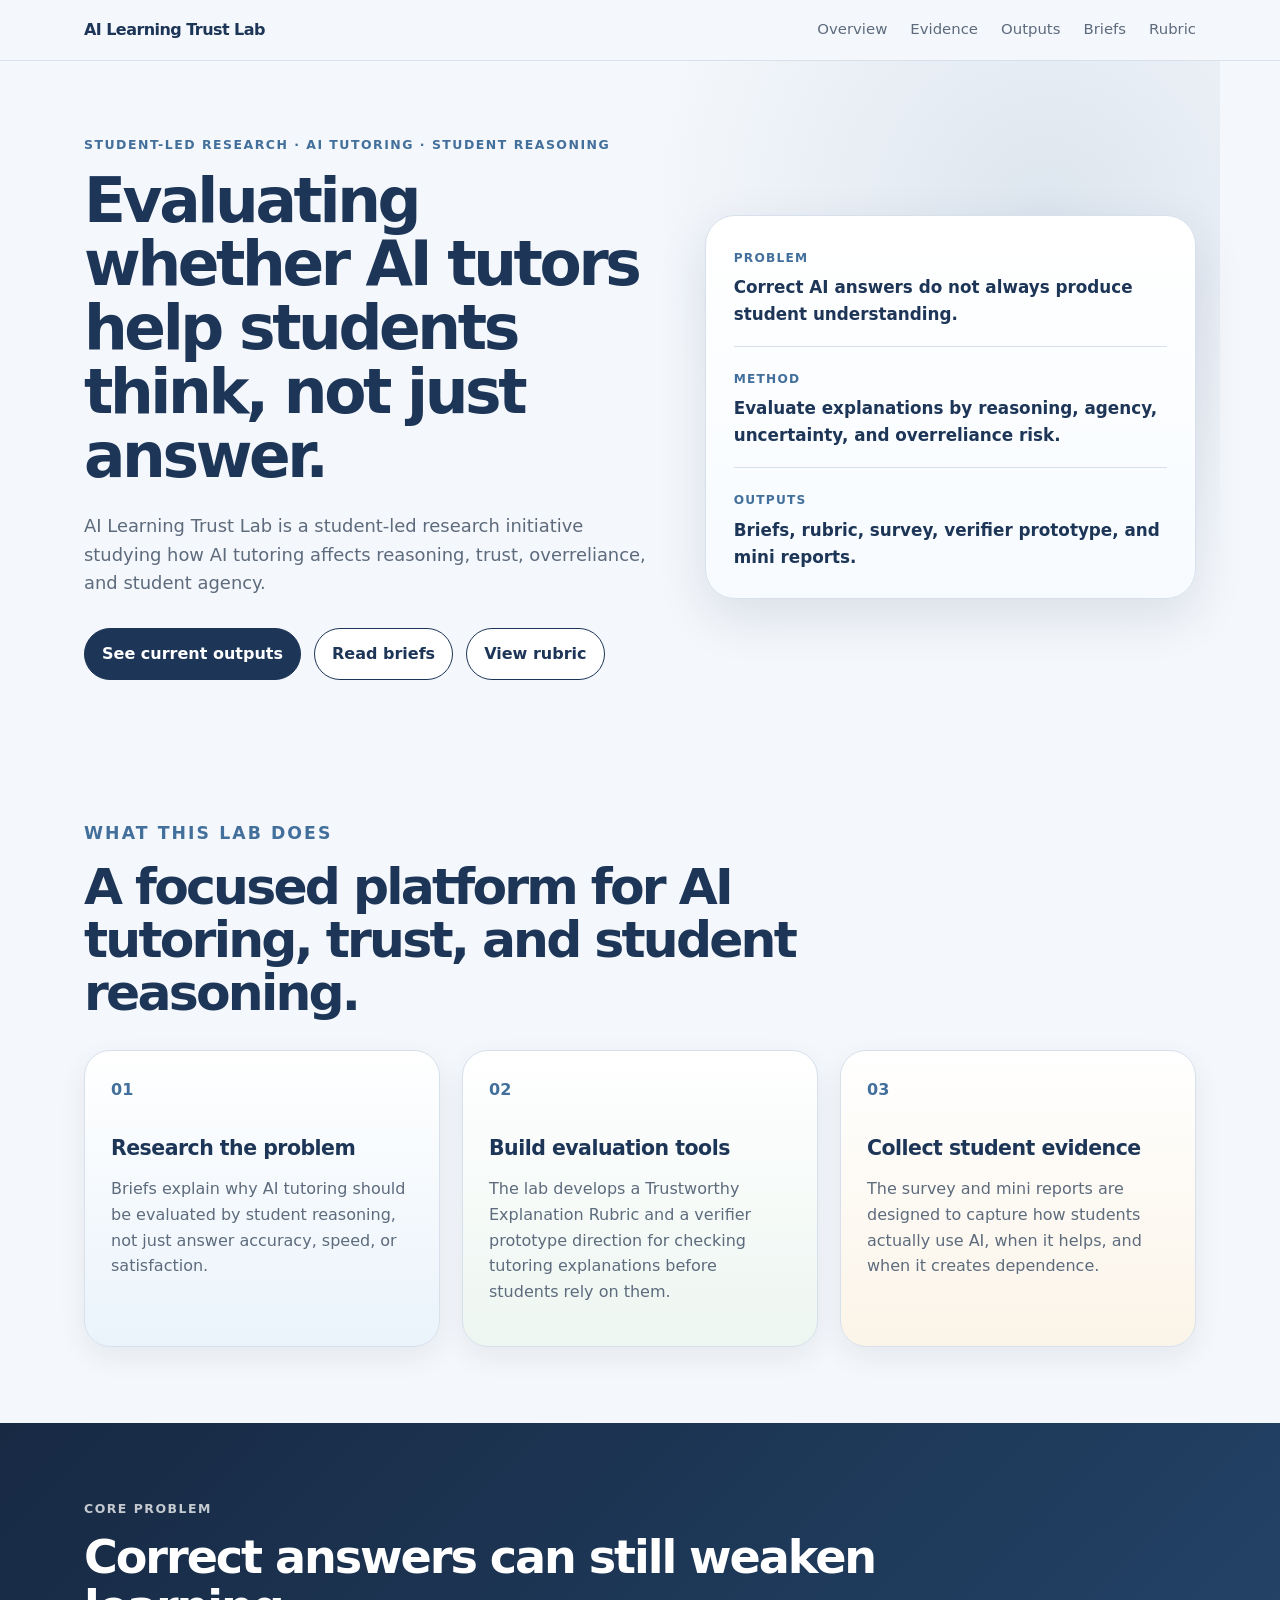
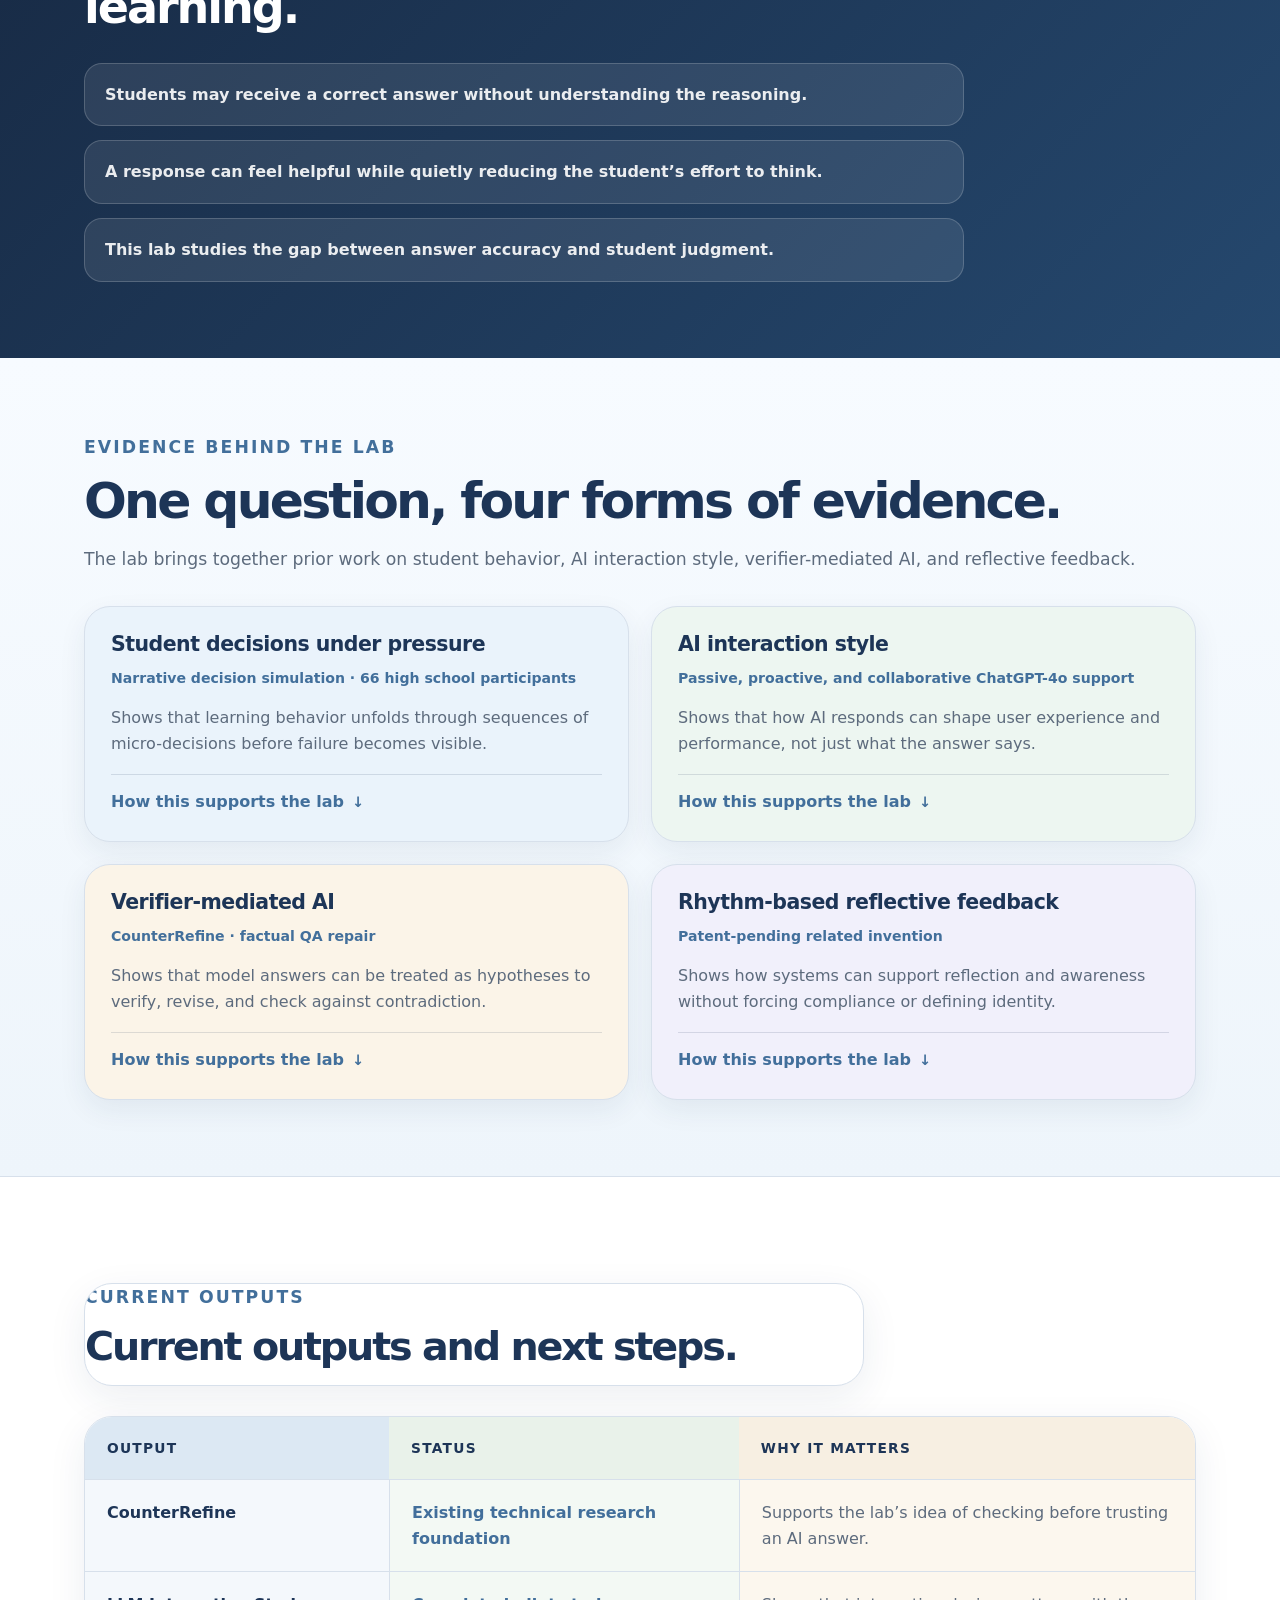
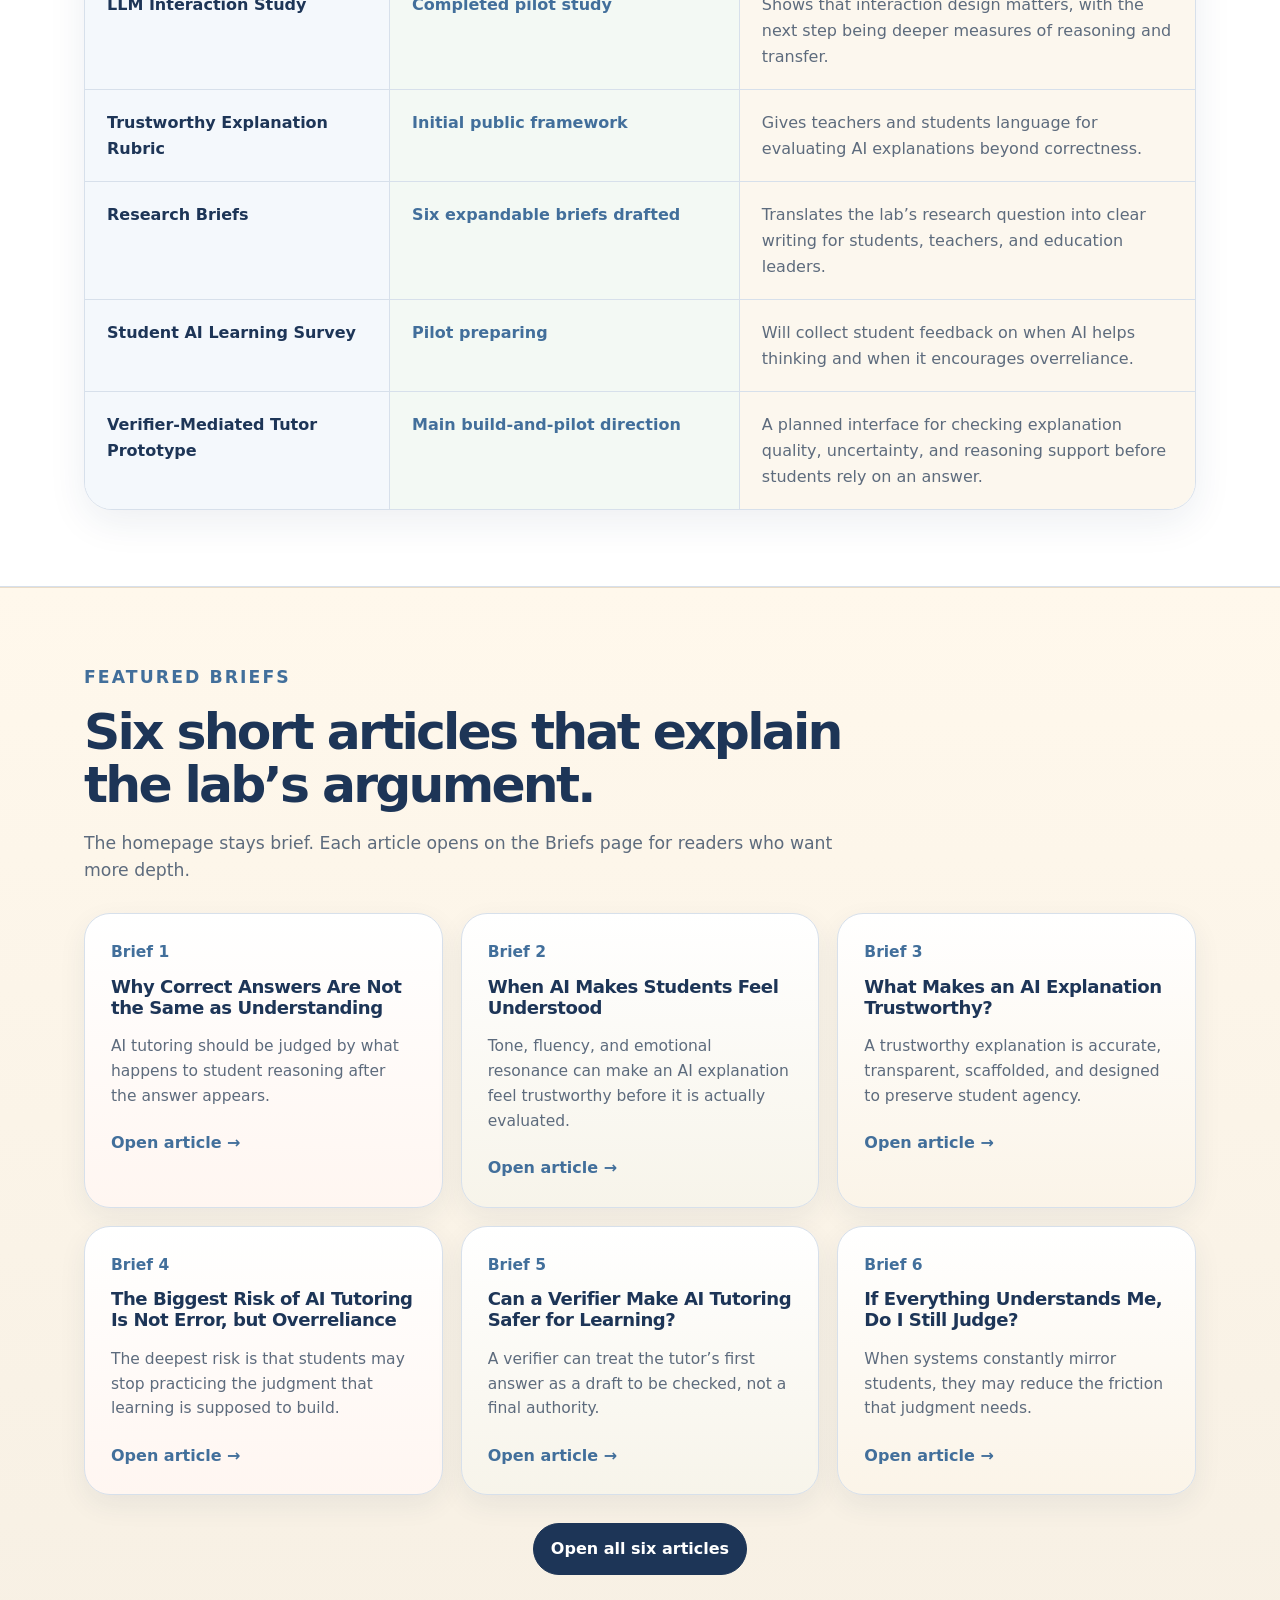
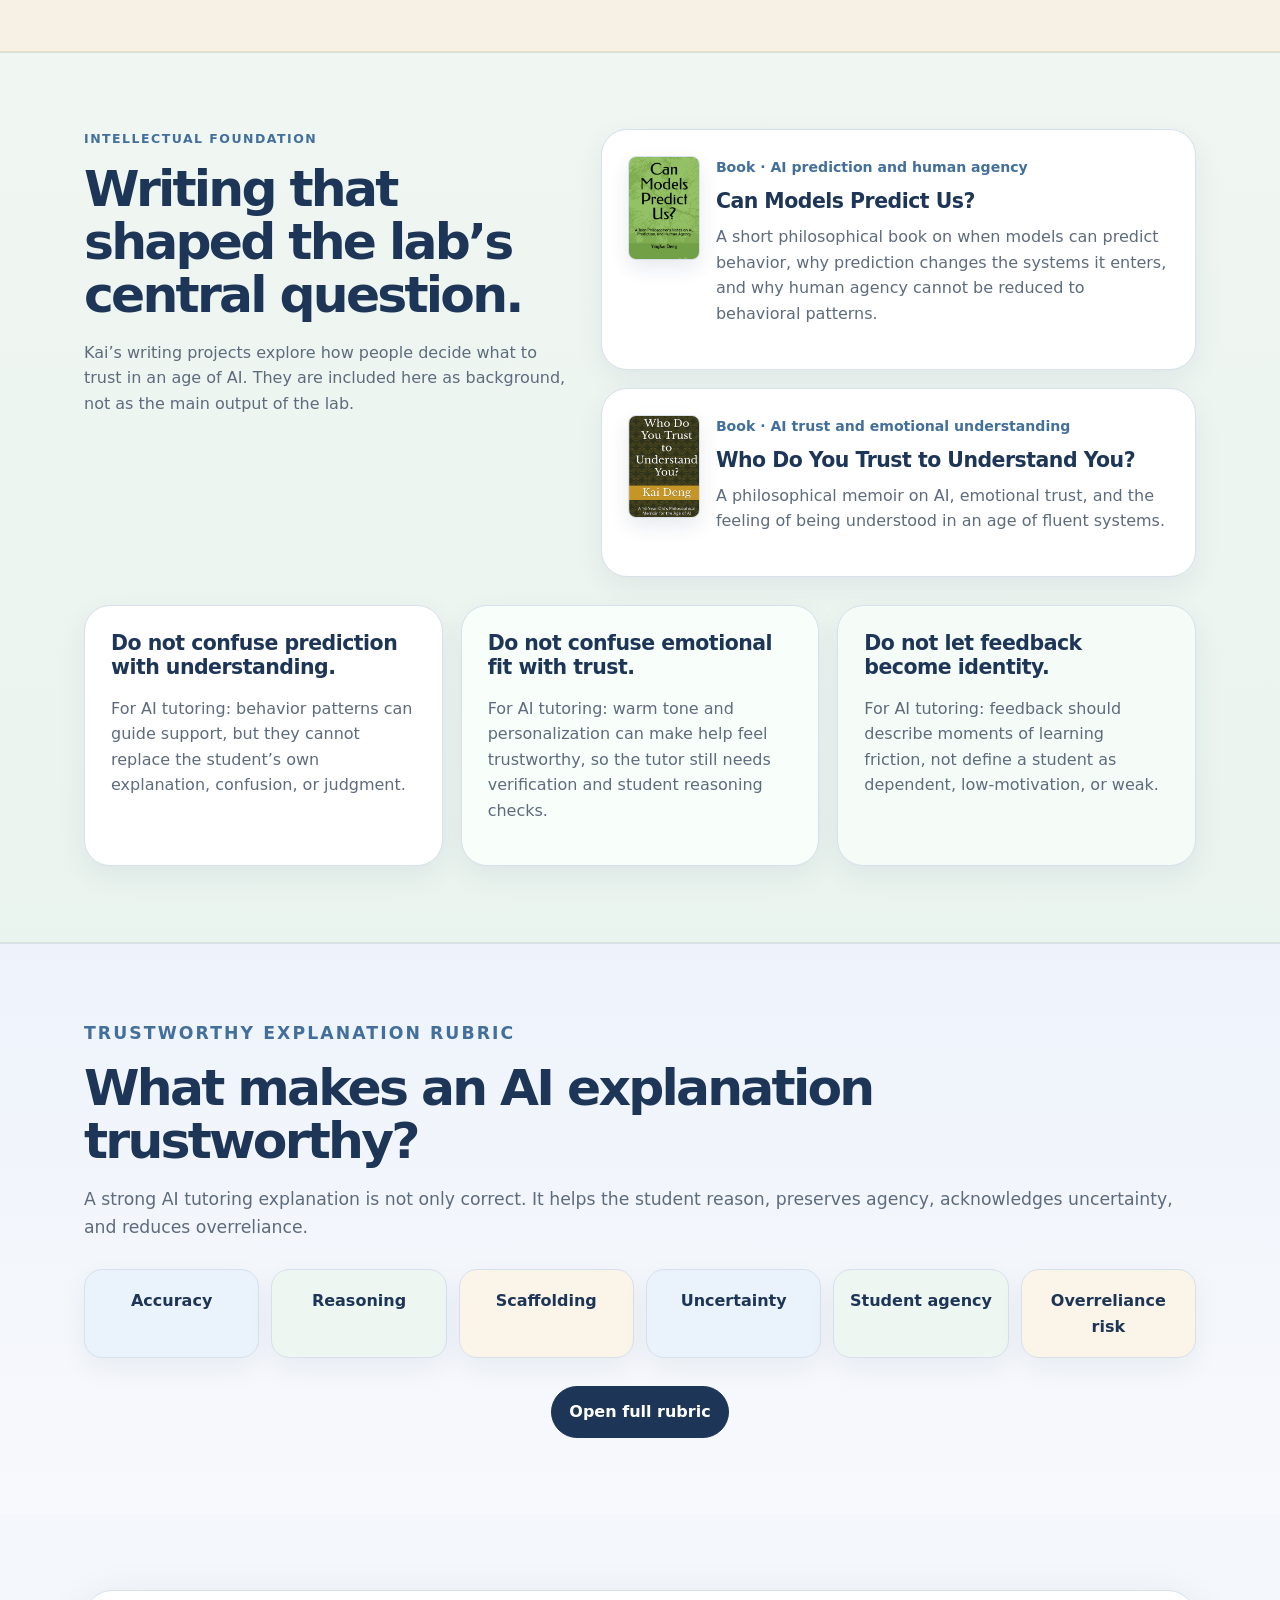
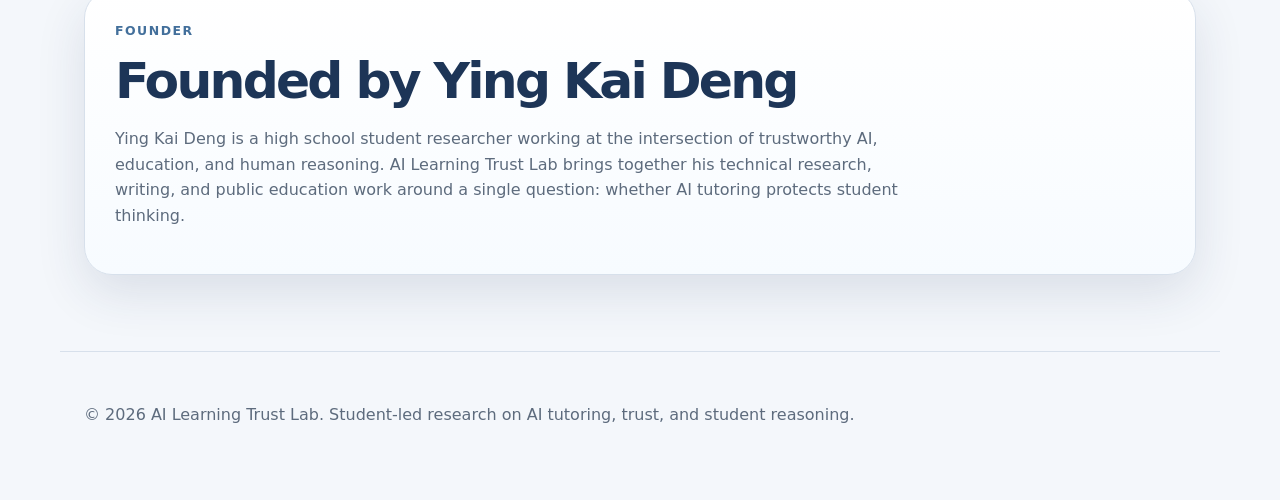
==== commit f1c1e9b9: "Add files via upload" ====
--- a/index.html
+++ b/index.html
@@ -72,7 +72,7 @@
       </div>
     </section>
 
-    <section class="section outputs" id="outputs"><div class="section-heading"><p class="eyebrow">Current outputs</p><h2>What exists now, and what is being built next.</h2></div><div class="output-table"><div class="table-head"><span>Output</span><span>Status</span><span>Why it matters</span></div><div class="table-row"><strong>CounterRefine</strong><span>Existing technical research foundation</span><p>Supports the lab’s idea of checking before trusting an AI answer.</p></div><div class="table-row"><strong>LLM Interaction Study</strong><span>Completed pilot study</span><p>Shows that interaction design matters, with the next step being deeper measures of reasoning and transfer.</p></div><div class="table-row"><strong>Trustworthy Explanation Rubric</strong><span>Initial public framework</span><p>Gives teachers and students language for evaluating AI explanations beyond correctness.</p></div><div class="table-row"><strong>Research Briefs</strong><span>Six expandable briefs drafted</span><p>Translates the lab’s research question into clear writing for students, teachers, and education leaders.</p></div><div class="table-row"><strong>Student AI Learning Survey</strong><span>Pilot preparing</span><p>Will collect student feedback on when AI helps thinking and when it encourages overreliance.</p></div><div class="table-row"><strong>Verifier-Mediated Tutor Prototype</strong><span>Main build-and-pilot direction</span><p>A planned interface for checking explanation quality, uncertainty, and reasoning support before students rely on an answer.</p></div></div></section>
+    <section class="section outputs" id="outputs"><div class="section-heading"><p class="eyebrow">Current outputs</p><h2>Current outputs and next steps.</h2></div><div class="output-table"><div class="table-head"><span>Output</span><span>Status</span><span>Why it matters</span></div><div class="table-row"><strong>CounterRefine</strong><span>Existing technical research foundation</span><p>Supports the lab’s idea of checking before trusting an AI answer.</p></div><div class="table-row"><strong>LLM Interaction Study</strong><span>Completed pilot study</span><p>Shows that interaction design matters, with the next step being deeper measures of reasoning and transfer.</p></div><div class="table-row"><strong>Trustworthy Explanation Rubric</strong><span>Initial public framework</span><p>Gives teachers and students language for evaluating AI explanations beyond correctness.</p></div><div class="table-row"><strong>Research Briefs</strong><span>Six expandable briefs drafted</span><p>Translates the lab’s research question into clear writing for students, teachers, and education leaders.</p></div><div class="table-row"><strong>Student AI Learning Survey</strong><span>Pilot preparing</span><p>Will collect student feedback on when AI helps thinking and when it encourages overreliance.</p></div><div class="table-row"><strong>Verifier-Mediated Tutor Prototype</strong><span>Main build-and-pilot direction</span><p>A planned interface for checking explanation quality, uncertainty, and reasoning support before students rely on an answer.</p></div></div></section>
 <section class="section brief-strip" id="briefs"><div class="section-heading"><p class="eyebrow">Featured briefs</p><h2>Six short articles that explain the lab’s argument.</h2><p>The homepage stays brief. Each article opens on the Briefs page for readers who want more depth.</p></div><div class="brief-preview-grid"><article class="brief-preview-card tone-2">
           <p class="tag">Brief 1</p>
           <h3>Why Correct Answers Are Not the Same as Understanding</h3>
@@ -131,5 +131,5 @@
       </div>
       <div class="principles"><article><h3>Do not confuse prediction with understanding.</h3><p>For AI tutoring: behavior patterns can guide support, but they cannot replace the student’s own explanation, confusion, or judgment.</p></article><article><h3>Do not confuse emotional fit with trust.</h3><p>For AI tutoring: warm tone and personalization can make help feel trustworthy, so the tutor still needs verification and student reasoning checks.</p></article><article><h3>Do not let feedback become identity.</h3><p>For AI tutoring: feedback should describe moments of learning friction, not define a student as dependent, low-motivation, or weak.</p></article></div></section>
 <section class="section rubric-section" id="rubric"><div class="section-heading"><p class="eyebrow">Trustworthy Explanation Rubric</p><h2>What makes an AI explanation trustworthy?</h2><p>A strong AI tutoring explanation is not only correct. It helps the student reason, preserves agency, acknowledges uncertainty, and reduces overreliance.</p></div><div class="rubric-grid"><div>Accuracy</div><div>Reasoning</div><div>Scaffolding</div><div>Uncertainty</div><div>Student agency</div><div>Overreliance risk</div></div><div class="center-action"><a href="rubric.html" class="primary-button">Open full rubric</a></div></section>
-<section class="section founder"><div class="founder-card"><div><p class="eyebrow">Founder</p><h2>Founded by YingKai Deng</h2><p>YingKai Deng is a high school student researcher working at the intersection of trustworthy AI, education, and human reasoning. AI Learning Trust Lab brings together his technical research, writing, and public education work around a single question: whether AI tutoring protects student thinking.</p></div></div></section>
+<section class="section founder"><div class="founder-card"><div><p class="eyebrow">Founder</p><h2>Founded by Ying Kai Deng</h2><p>Ying Kai Deng is a high school student researcher working at the intersection of trustworthy AI, education, and human reasoning. AI Learning Trust Lab brings together his technical research, writing, and public education work around a single question: whether AI tutoring protects student thinking.</p></div></div></section>
 </main><footer class="footer"><p>© 2026 AI Learning Trust Lab. Student-led research on AI tutoring, trust, and student reasoning.</p></footer></body></html>
--- a/styles.css
+++ b/styles.css
@@ -194,3 +194,10 @@
 .founder-card > div {
   max-width: 880px;
 }
+
+
+/* Outputs title polish */
+.outputs .section-heading h2 {
+  font-size: clamp(1.85rem, 3.1vw, 2.75rem);
+  max-width: 760px;
+}
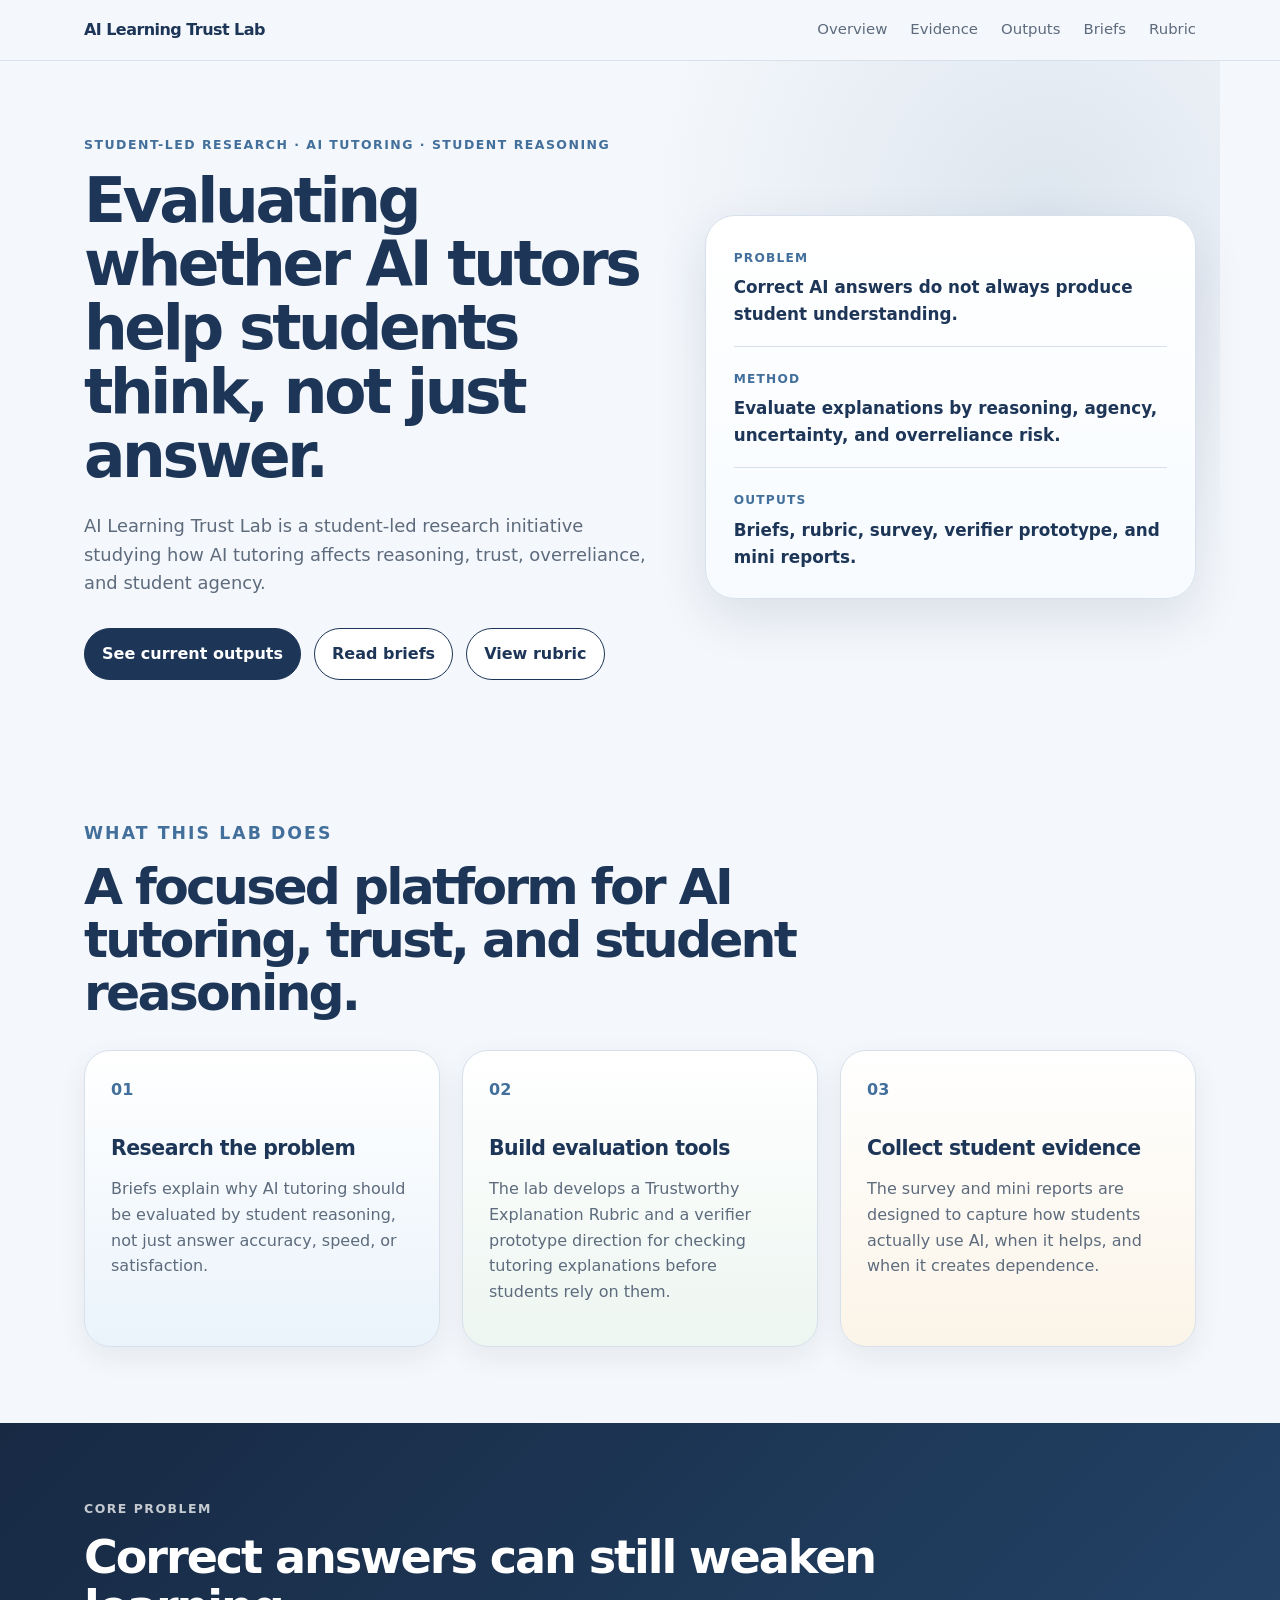
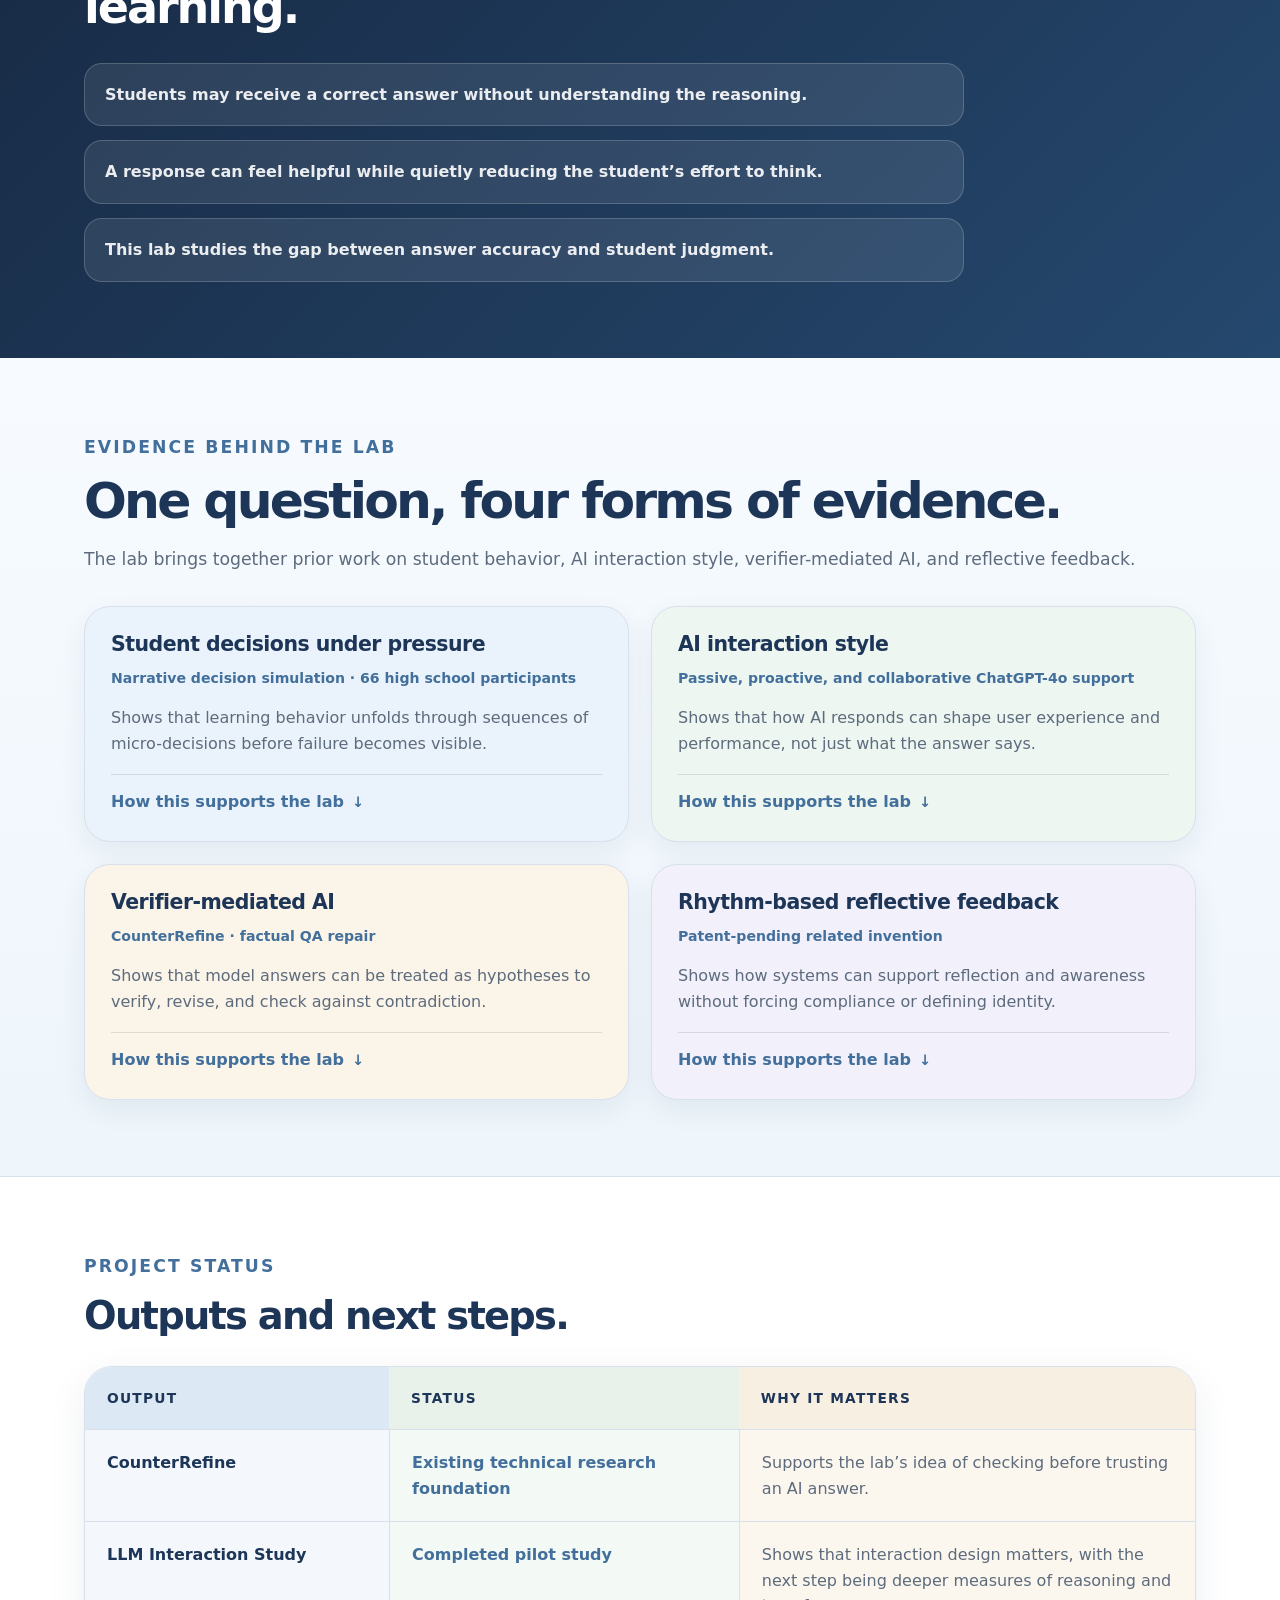
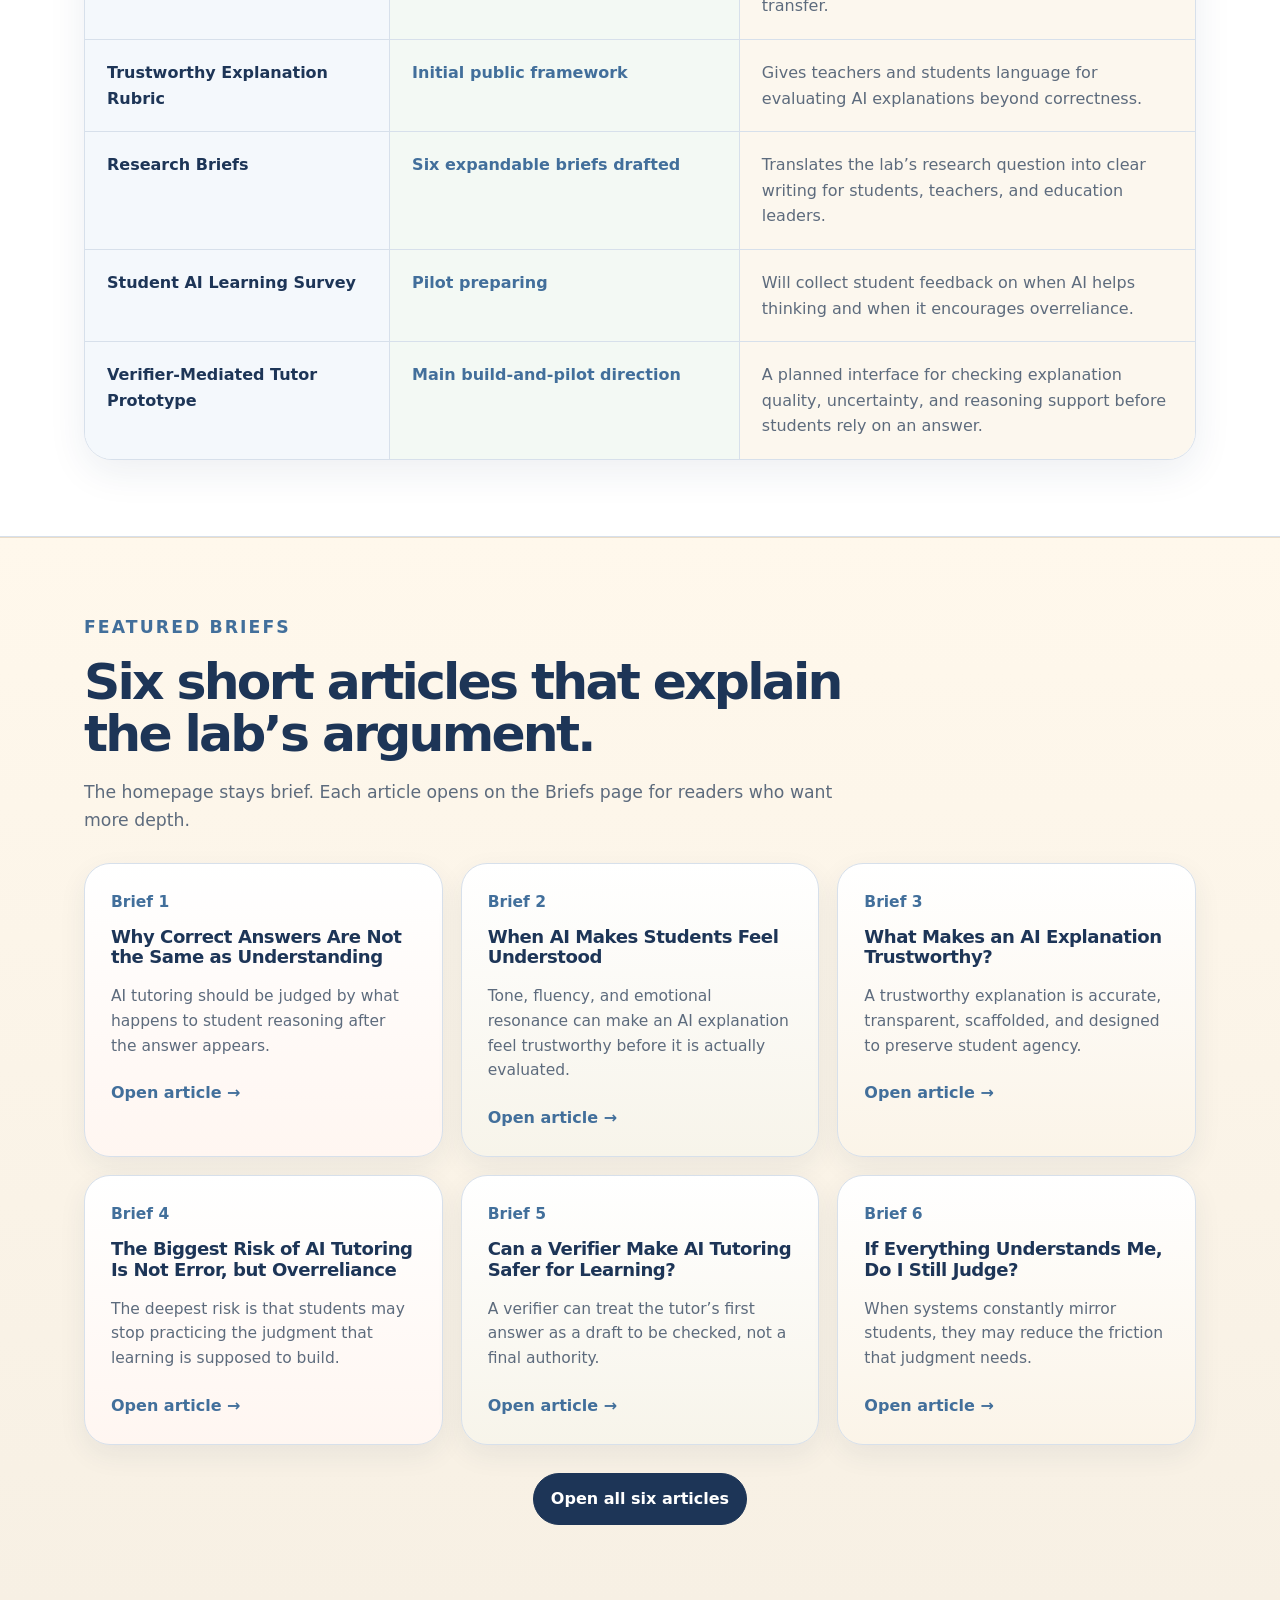
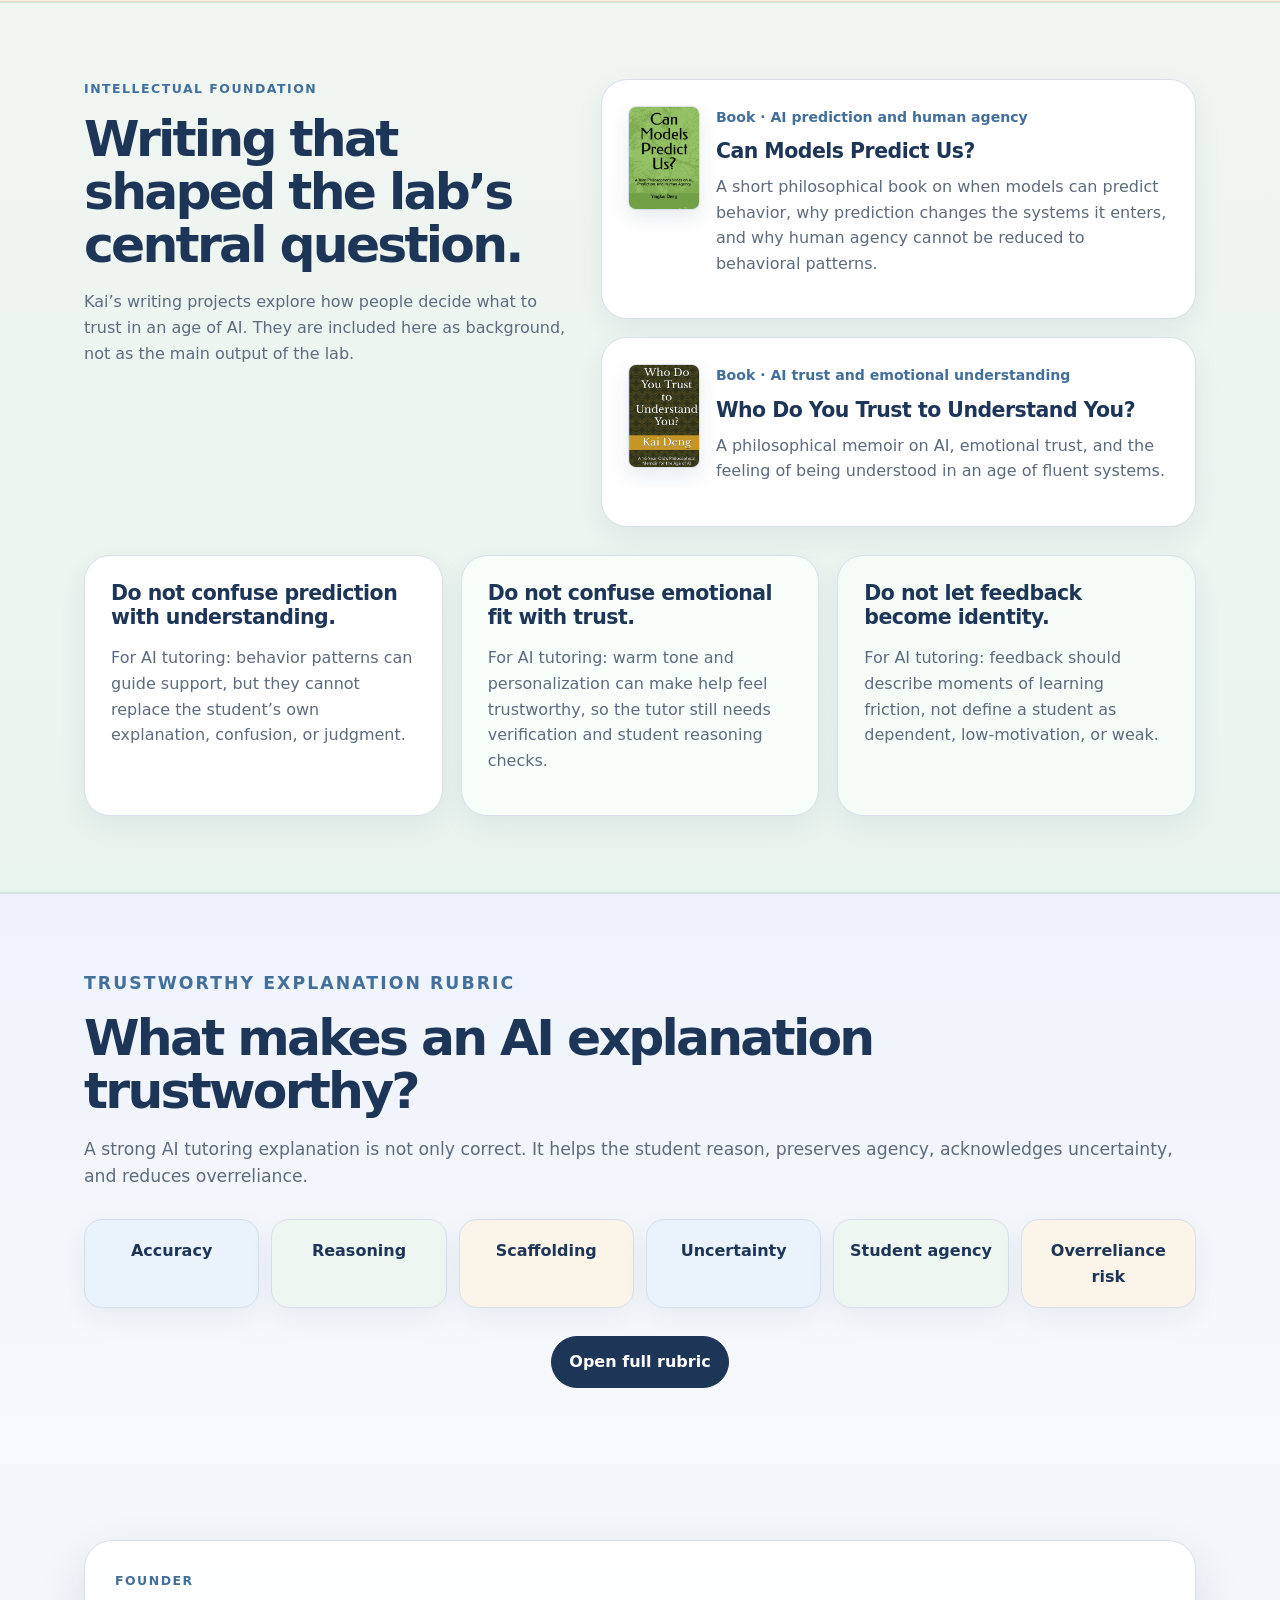
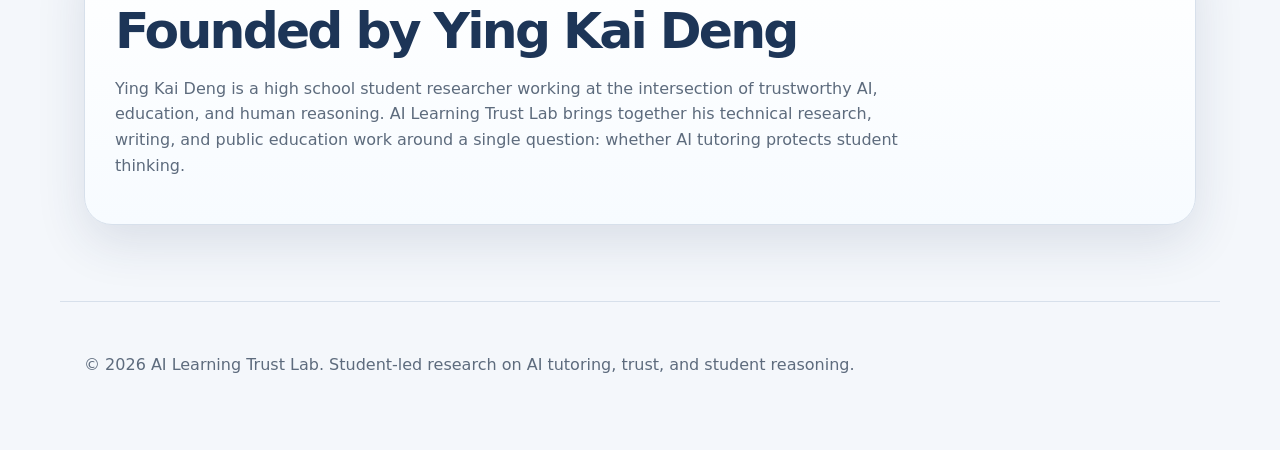
==== commit 51342ea1: "Add files via upload" ====
--- a/index.html
+++ b/index.html
@@ -72,7 +72,7 @@
       </div>
     </section>
 
-    <section class="section outputs" id="outputs"><div class="section-heading"><p class="eyebrow">Current outputs</p><h2>Current outputs and next steps.</h2></div><div class="output-table"><div class="table-head"><span>Output</span><span>Status</span><span>Why it matters</span></div><div class="table-row"><strong>CounterRefine</strong><span>Existing technical research foundation</span><p>Supports the lab’s idea of checking before trusting an AI answer.</p></div><div class="table-row"><strong>LLM Interaction Study</strong><span>Completed pilot study</span><p>Shows that interaction design matters, with the next step being deeper measures of reasoning and transfer.</p></div><div class="table-row"><strong>Trustworthy Explanation Rubric</strong><span>Initial public framework</span><p>Gives teachers and students language for evaluating AI explanations beyond correctness.</p></div><div class="table-row"><strong>Research Briefs</strong><span>Six expandable briefs drafted</span><p>Translates the lab’s research question into clear writing for students, teachers, and education leaders.</p></div><div class="table-row"><strong>Student AI Learning Survey</strong><span>Pilot preparing</span><p>Will collect student feedback on when AI helps thinking and when it encourages overreliance.</p></div><div class="table-row"><strong>Verifier-Mediated Tutor Prototype</strong><span>Main build-and-pilot direction</span><p>A planned interface for checking explanation quality, uncertainty, and reasoning support before students rely on an answer.</p></div></div></section>
+    <section class="section outputs" id="outputs"><div class="section-heading"><p class="eyebrow">Project status</p><h2>Outputs and next steps.</h2></div><div class="output-table"><div class="table-head"><span>Output</span><span>Status</span><span>Why it matters</span></div><div class="table-row"><strong>CounterRefine</strong><span>Existing technical research foundation</span><p>Supports the lab’s idea of checking before trusting an AI answer.</p></div><div class="table-row"><strong>LLM Interaction Study</strong><span>Completed pilot study</span><p>Shows that interaction design matters, with the next step being deeper measures of reasoning and transfer.</p></div><div class="table-row"><strong>Trustworthy Explanation Rubric</strong><span>Initial public framework</span><p>Gives teachers and students language for evaluating AI explanations beyond correctness.</p></div><div class="table-row"><strong>Research Briefs</strong><span>Six expandable briefs drafted</span><p>Translates the lab’s research question into clear writing for students, teachers, and education leaders.</p></div><div class="table-row"><strong>Student AI Learning Survey</strong><span>Pilot preparing</span><p>Will collect student feedback on when AI helps thinking and when it encourages overreliance.</p></div><div class="table-row"><strong>Verifier-Mediated Tutor Prototype</strong><span>Main build-and-pilot direction</span><p>A planned interface for checking explanation quality, uncertainty, and reasoning support before students rely on an answer.</p></div></div></section>
 <section class="section brief-strip" id="briefs"><div class="section-heading"><p class="eyebrow">Featured briefs</p><h2>Six short articles that explain the lab’s argument.</h2><p>The homepage stays brief. Each article opens on the Briefs page for readers who want more depth.</p></div><div class="brief-preview-grid"><article class="brief-preview-card tone-2">
           <p class="tag">Brief 1</p>
           <h3>Why Correct Answers Are Not the Same as Understanding</h3>
--- a/styles.css
+++ b/styles.css
@@ -196,8 +196,82 @@
 }
 
 
-/* Outputs title polish */
+
+
+
+/* v17 clean Current Outputs heading */
+.outputs .section-heading {
+  max-width: 760px;
+  background: transparent !important;
+  border: 0 !important;
+  box-shadow: none !important;
+  border-radius: 0 !important;
+  padding: 0 !important;
+  margin: 0 0 30px 0 !important;
+}
+
+.outputs .section-heading .eyebrow {
+  margin-left: 0 !important;
+}
+
 .outputs .section-heading h2 {
-  font-size: clamp(1.85rem, 3.1vw, 2.75rem);
+  font-size: clamp(1.9rem, 3vw, 2.65rem) !important;
+  line-height: 1.08 !important;
+  letter-spacing: -0.045em !important;
+  max-width: 700px !important;
+  margin-bottom: 0 !important;
+}
+
+.outputs .output-table {
+  margin-top: 0 !important;
+}
+
+
+/* v17 output table column colors */
+.output-table .table-head,
+.output-table .table-row {
+  gap: 0;
+}
+
+.output-table .table-head > *,
+.output-table .table-row > * {
+  padding: 20px 22px;
+  margin: 0;
+  display: block;
+}
+
+.output-table .table-head > *:nth-child(1) { background: #dce8f3; }
+.output-table .table-head > *:nth-child(2) { background: #e9f2ea; }
+.output-table .table-head > *:nth-child(3) { background: #f7efe2; }
+
+.output-table .table-row > *:nth-child(1) { background: #f4f8fc; }
+.output-table .table-row > *:nth-child(2) { background: #f3f9f4; }
+.output-table .table-row > *:nth-child(3) { background: #fcf7ee; }
+
+.output-table .table-row > * {
+  border-left: 1px solid var(--line);
+}
+
+.output-table .table-row > *:first-child {
+  border-left: 0;
+}
+
+
+/* v18 project status outputs header */
+.outputs .section-heading {
   max-width: 760px;
-}
+  background: transparent !important;
+  border: 0 !important;
+  box-shadow: none !important;
+  border-radius: 0 !important;
+  padding: 0 !important;
+  margin: 0 0 30px 0 !important;
+}
+
+.outputs .section-heading h2 {
+  font-size: clamp(1.9rem, 3vw, 2.65rem) !important;
+  line-height: 1.08 !important;
+  letter-spacing: -0.045em !important;
+  max-width: 700px !important;
+  margin-bottom: 0 !important;
+}
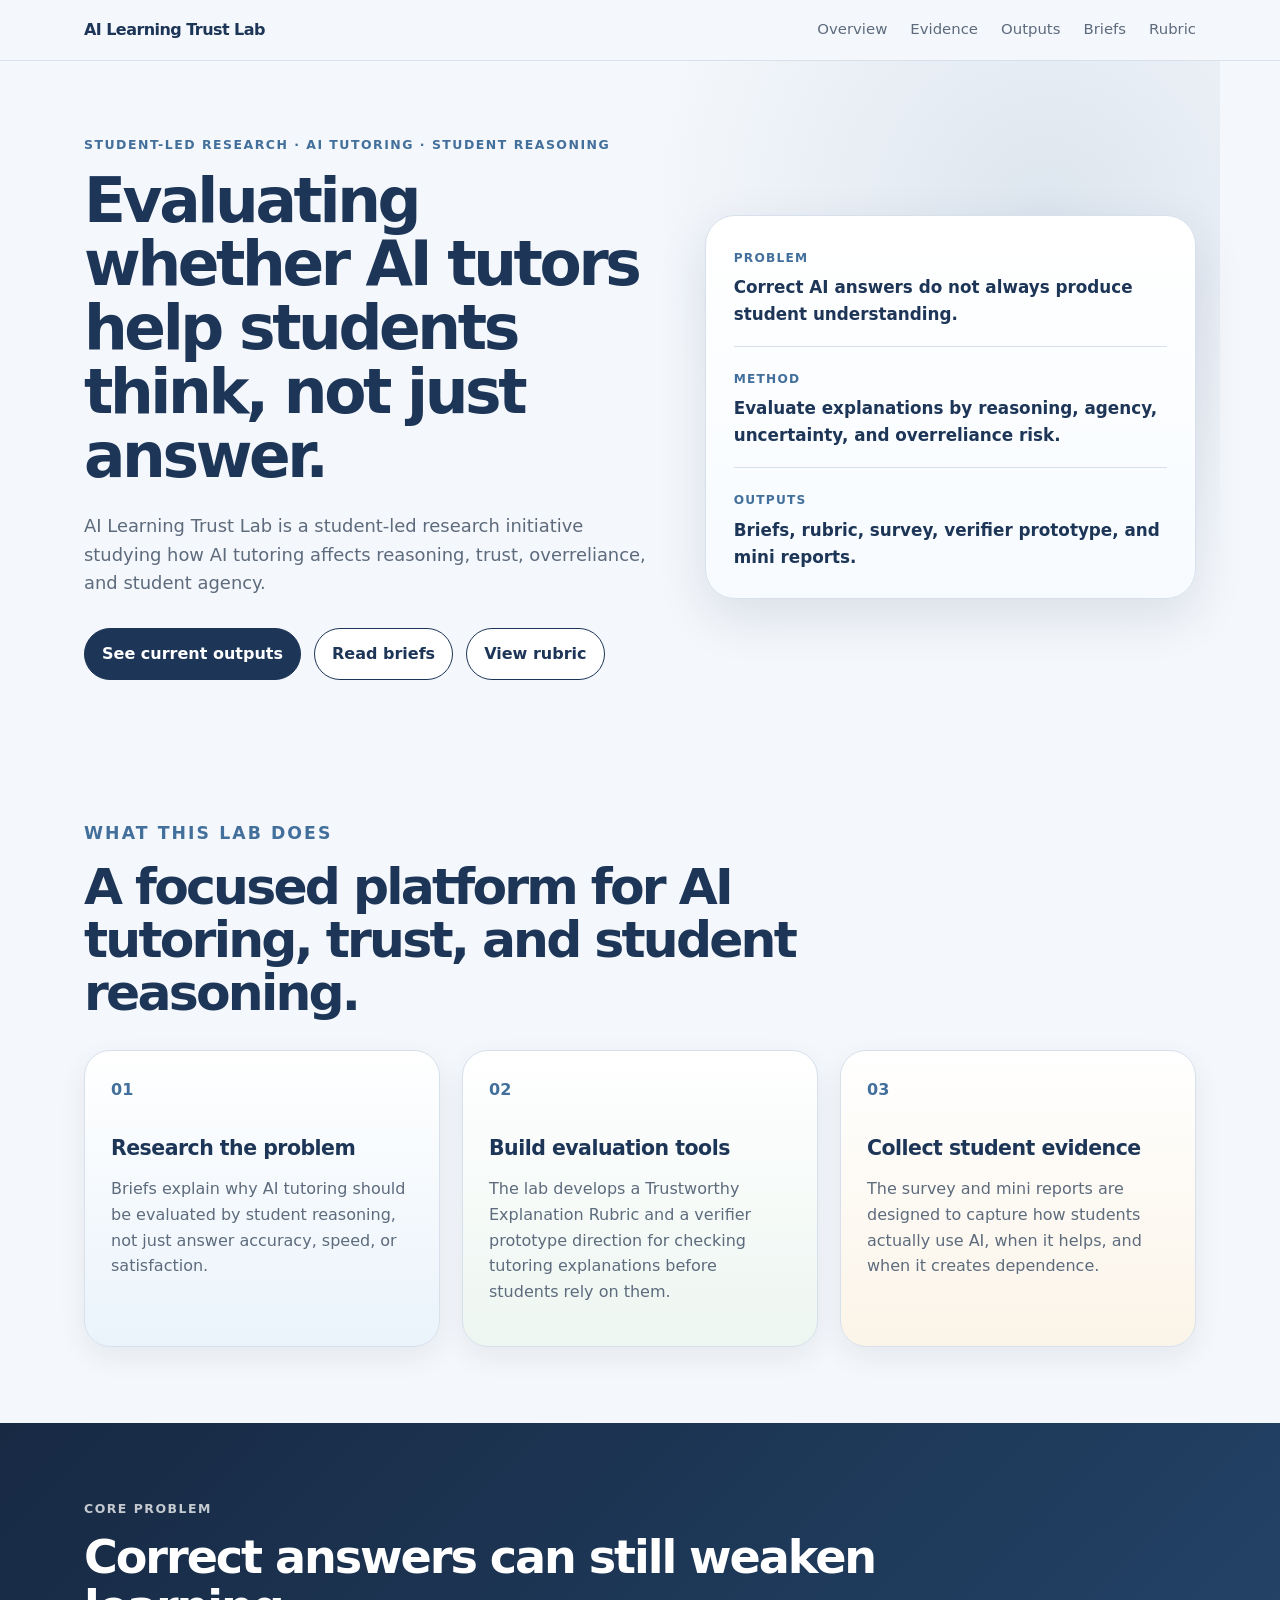
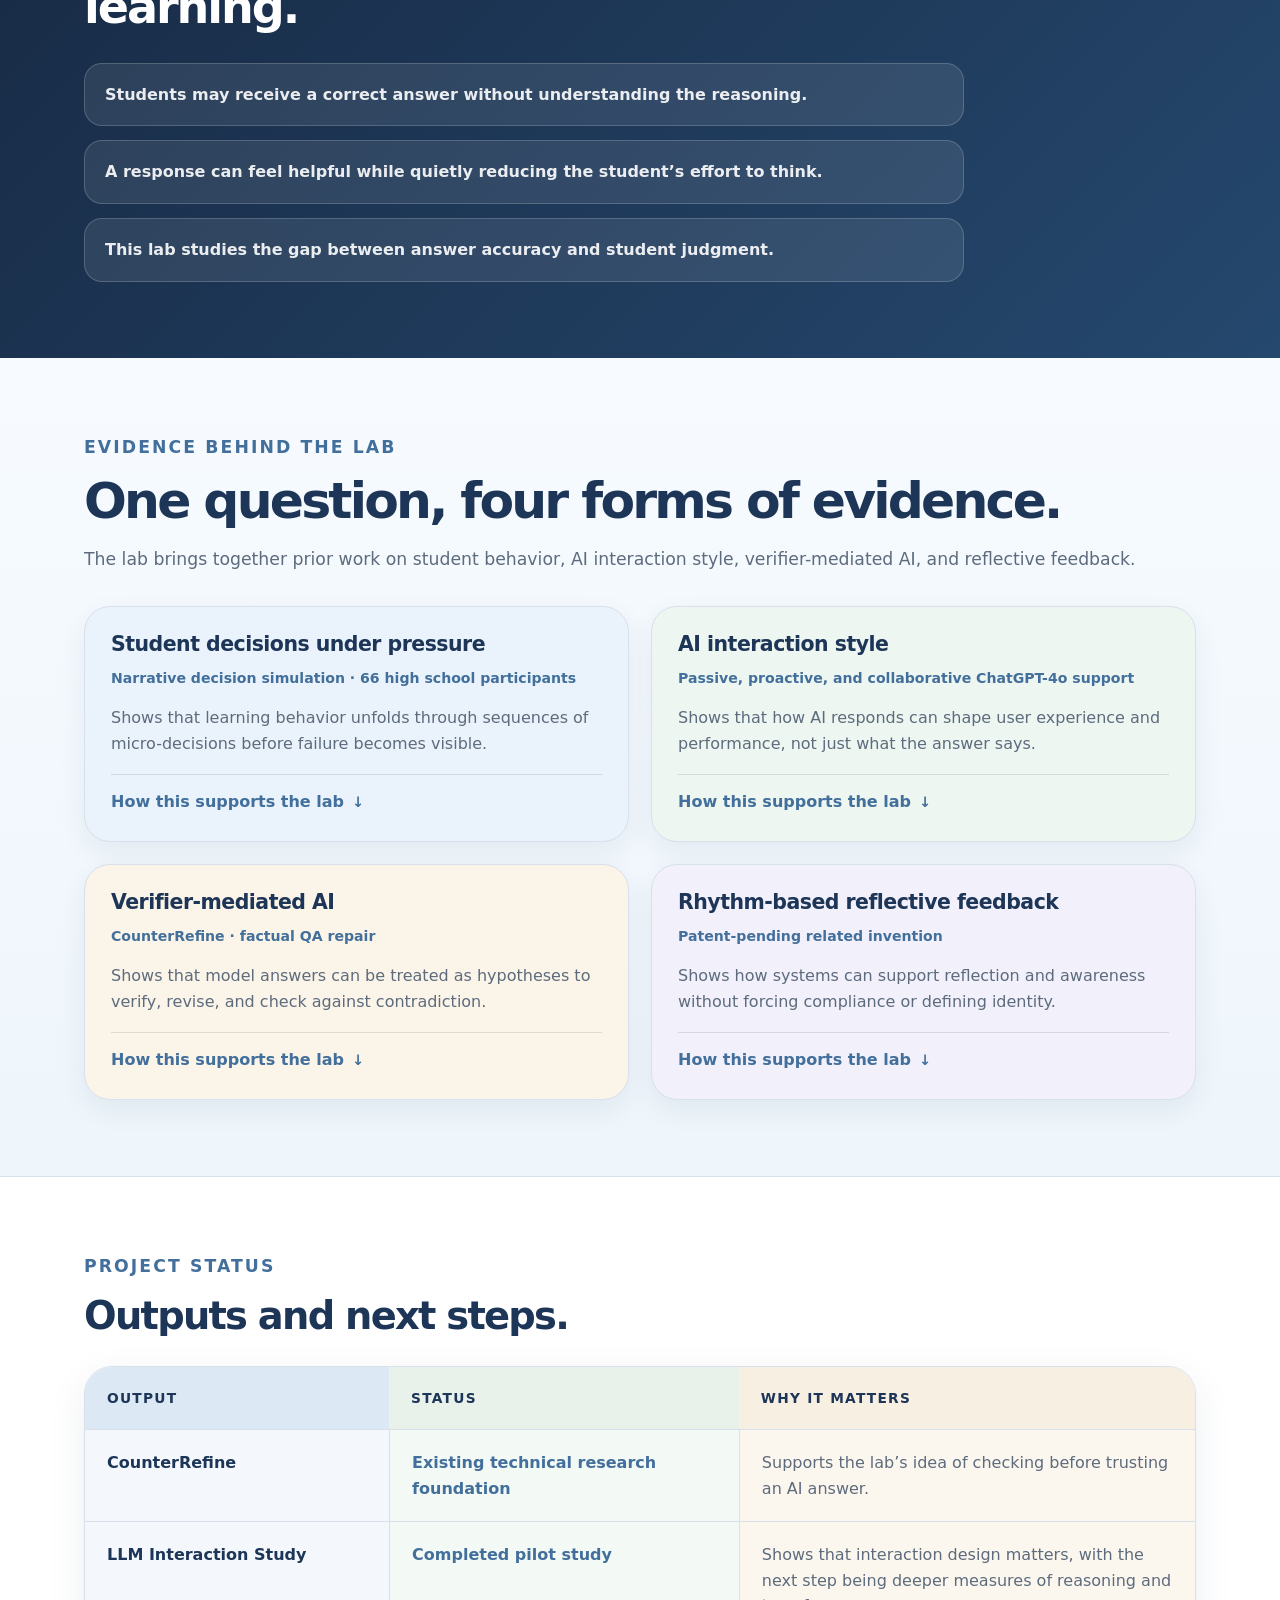
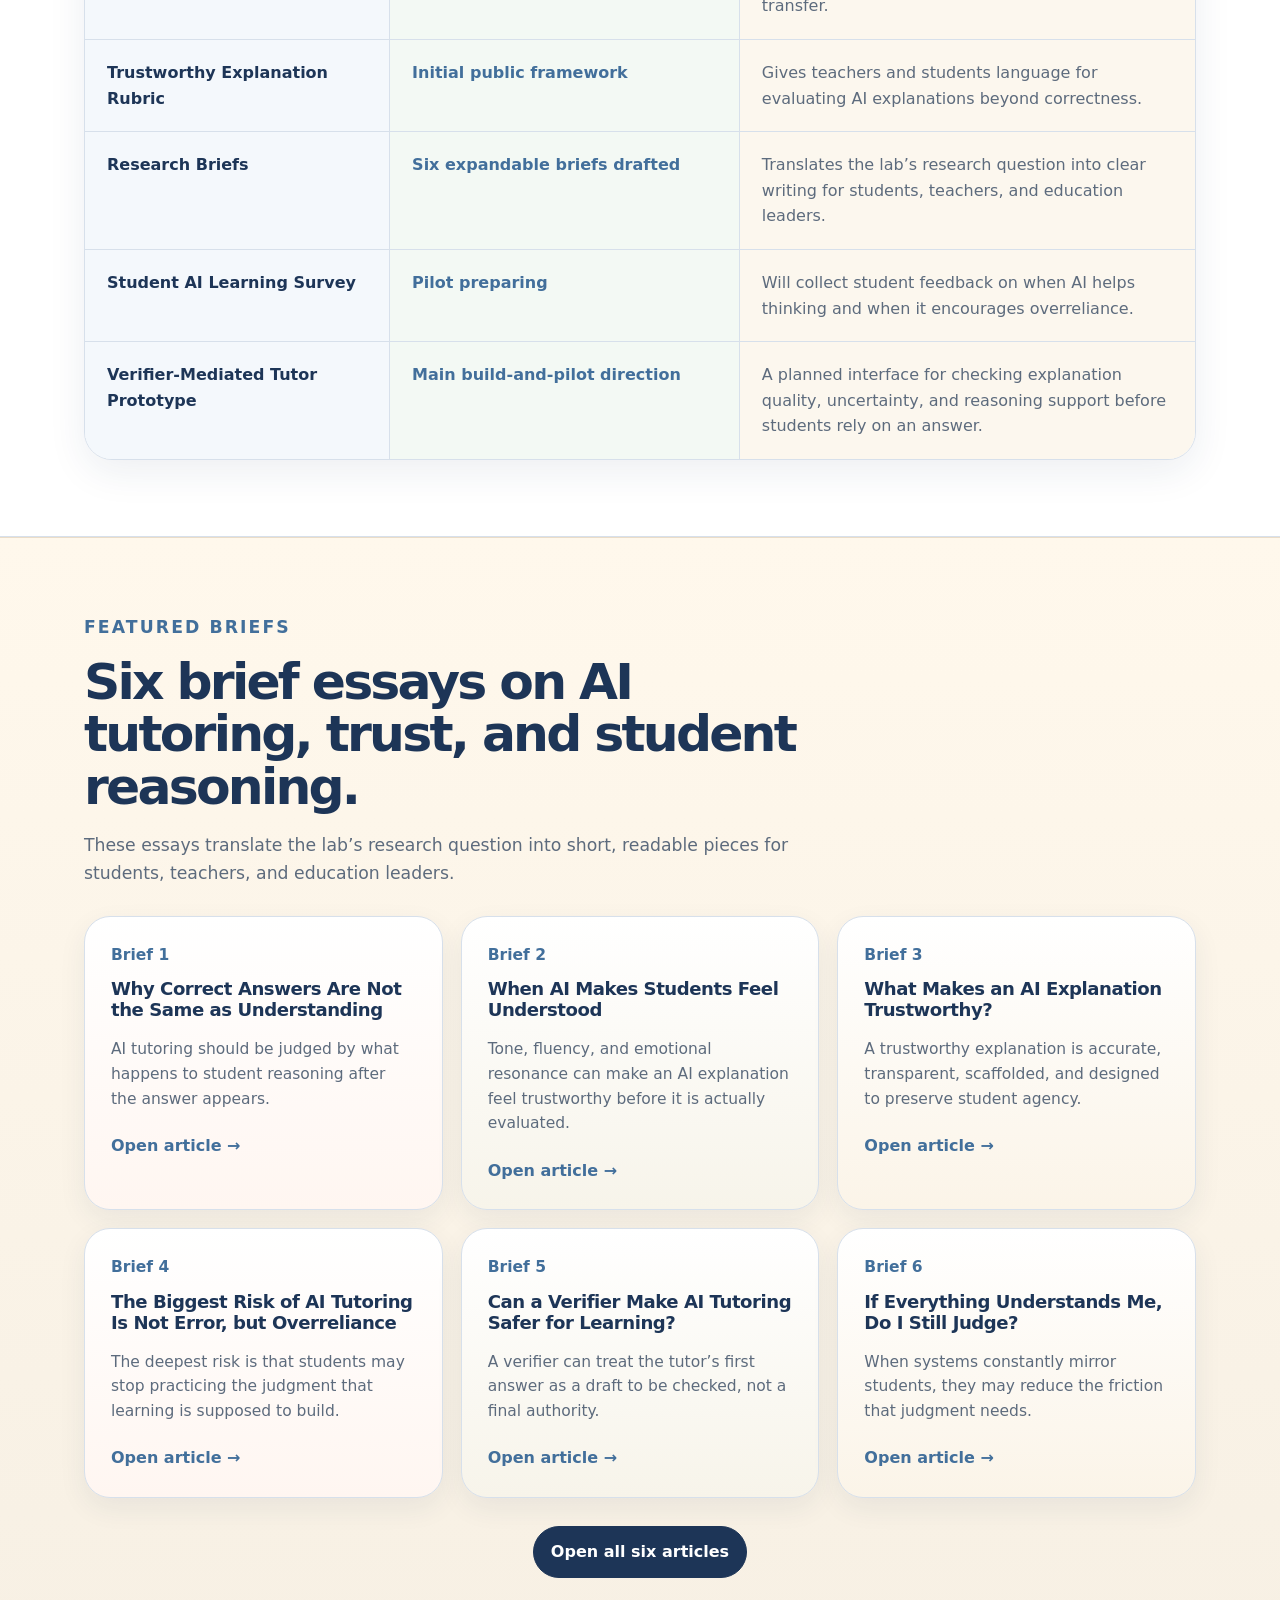
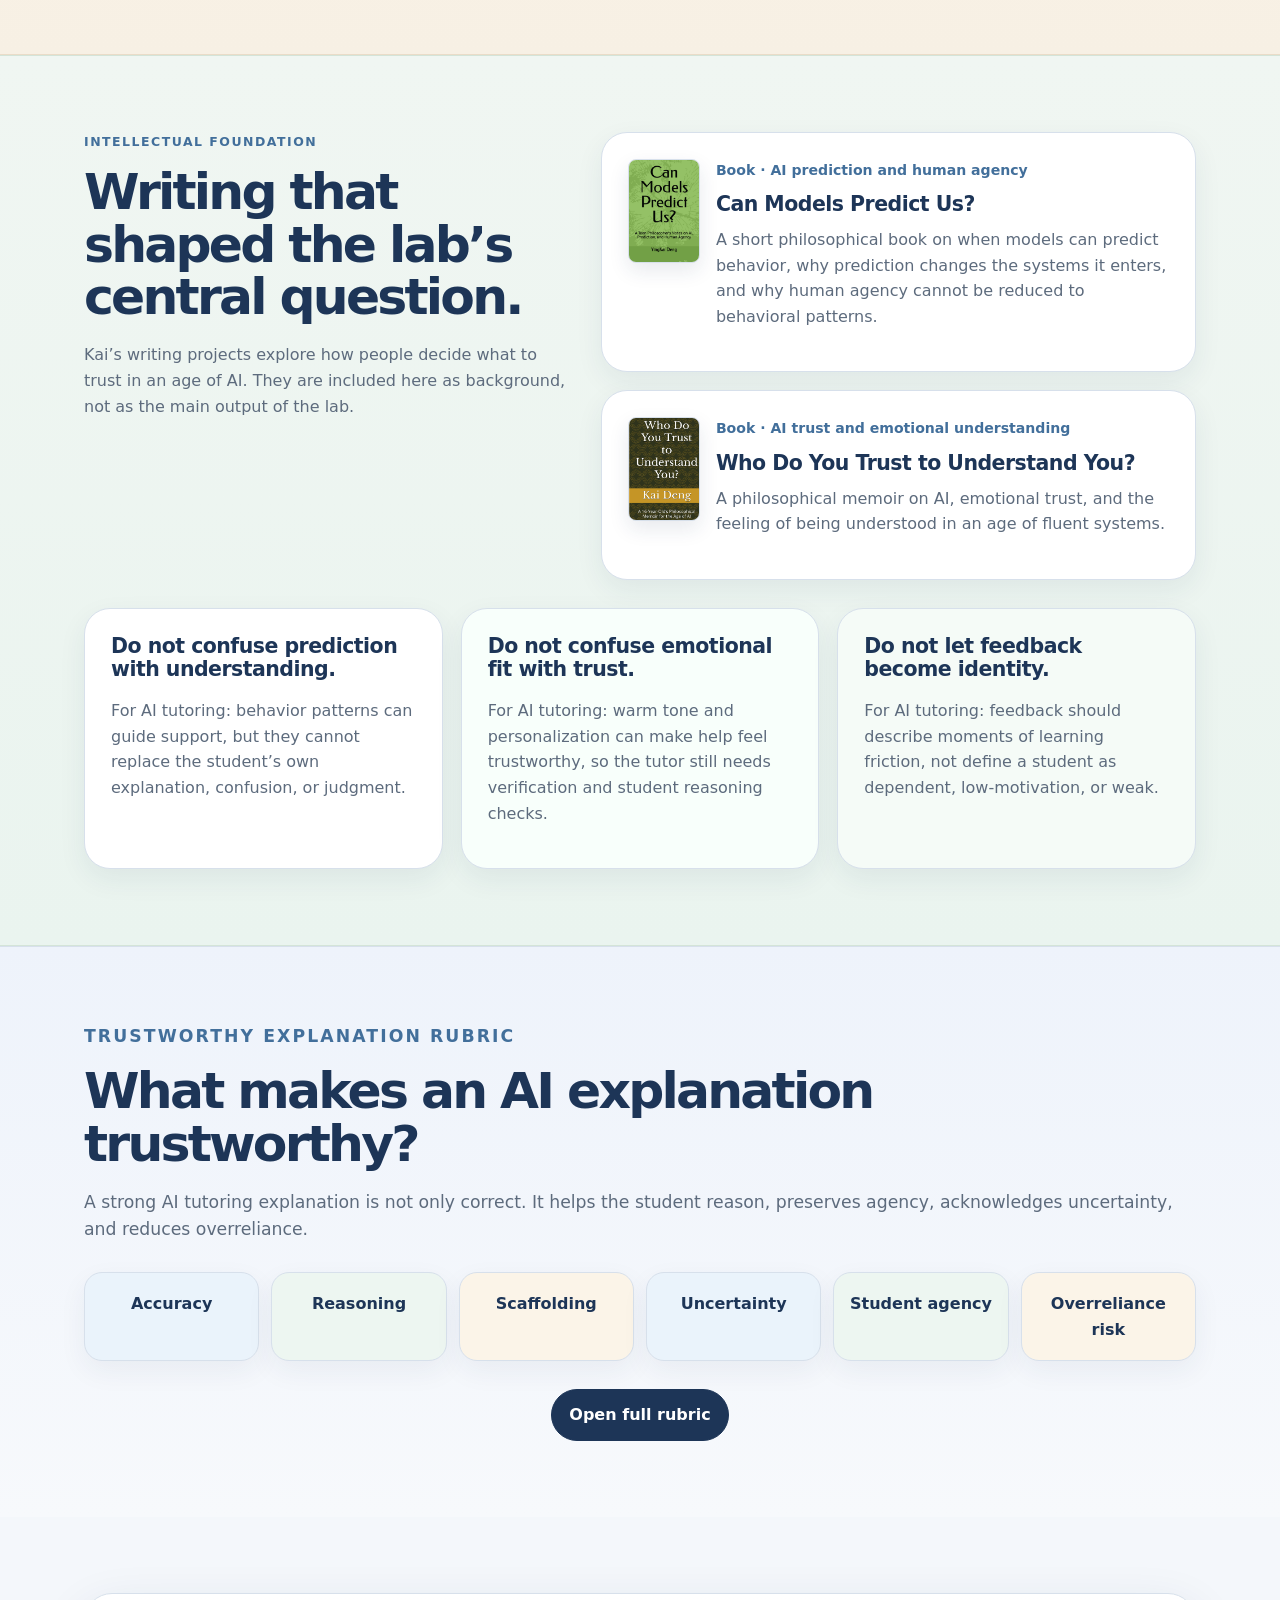
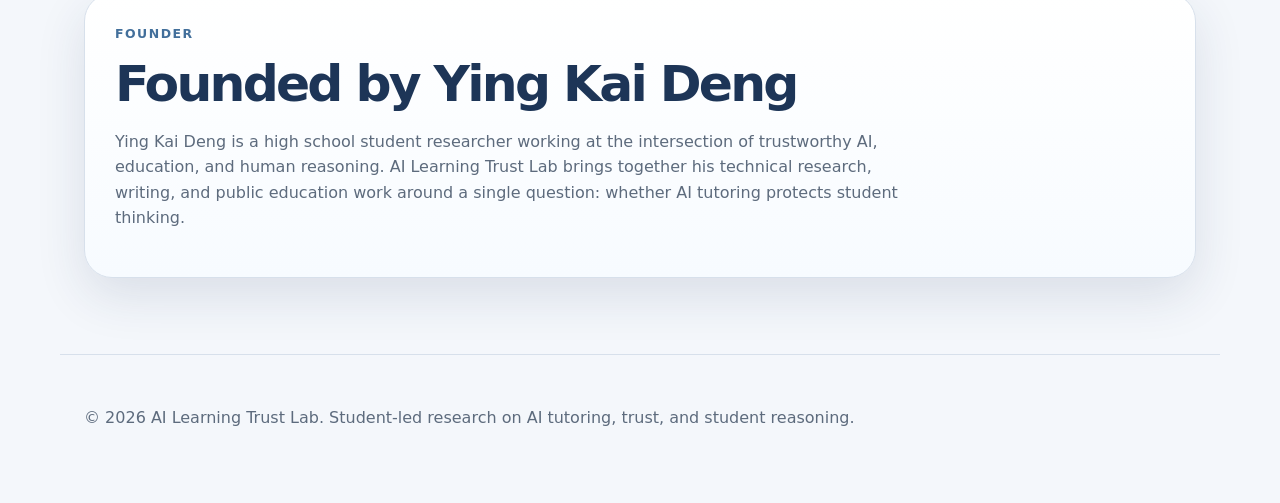
==== commit ccd37386: "Add files via upload" ====
--- a/index.html
+++ b/index.html
@@ -73,7 +73,7 @@
     </section>
 
     <section class="section outputs" id="outputs"><div class="section-heading"><p class="eyebrow">Project status</p><h2>Outputs and next steps.</h2></div><div class="output-table"><div class="table-head"><span>Output</span><span>Status</span><span>Why it matters</span></div><div class="table-row"><strong>CounterRefine</strong><span>Existing technical research foundation</span><p>Supports the lab’s idea of checking before trusting an AI answer.</p></div><div class="table-row"><strong>LLM Interaction Study</strong><span>Completed pilot study</span><p>Shows that interaction design matters, with the next step being deeper measures of reasoning and transfer.</p></div><div class="table-row"><strong>Trustworthy Explanation Rubric</strong><span>Initial public framework</span><p>Gives teachers and students language for evaluating AI explanations beyond correctness.</p></div><div class="table-row"><strong>Research Briefs</strong><span>Six expandable briefs drafted</span><p>Translates the lab’s research question into clear writing for students, teachers, and education leaders.</p></div><div class="table-row"><strong>Student AI Learning Survey</strong><span>Pilot preparing</span><p>Will collect student feedback on when AI helps thinking and when it encourages overreliance.</p></div><div class="table-row"><strong>Verifier-Mediated Tutor Prototype</strong><span>Main build-and-pilot direction</span><p>A planned interface for checking explanation quality, uncertainty, and reasoning support before students rely on an answer.</p></div></div></section>
-<section class="section brief-strip" id="briefs"><div class="section-heading"><p class="eyebrow">Featured briefs</p><h2>Six short articles that explain the lab’s argument.</h2><p>The homepage stays brief. Each article opens on the Briefs page for readers who want more depth.</p></div><div class="brief-preview-grid"><article class="brief-preview-card tone-2">
+<section class="section brief-strip" id="briefs"><div class="section-heading"><p class="eyebrow">Featured briefs</p><h2>Six brief essays on AI tutoring, trust, and student reasoning.</h2><p>These essays translate the lab’s research question into short, readable pieces for students, teachers, and education leaders.</p></div><div class="brief-preview-grid"><article class="brief-preview-card tone-2">
           <p class="tag">Brief 1</p>
           <h3>Why Correct Answers Are Not the Same as Understanding</h3>
           <p>AI tutoring should be judged by what happens to student reasoning after the answer appears.</p>
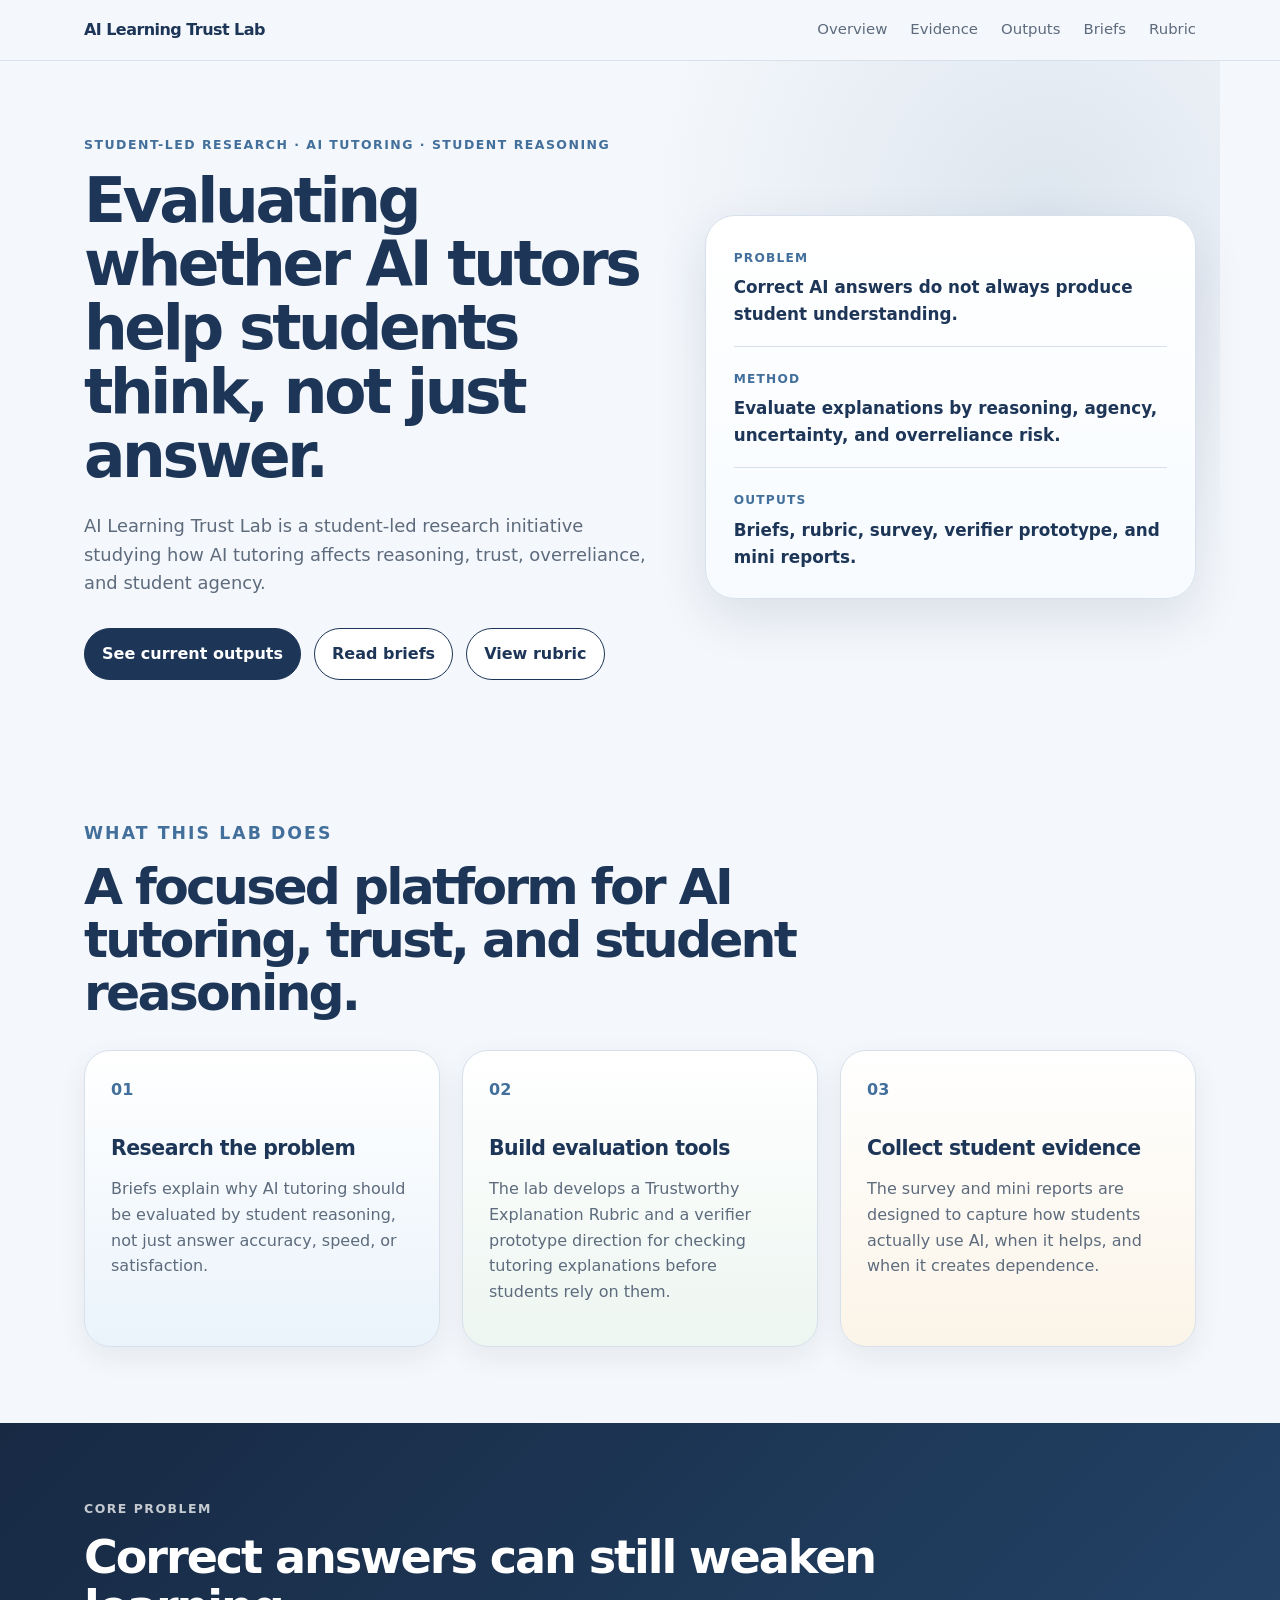
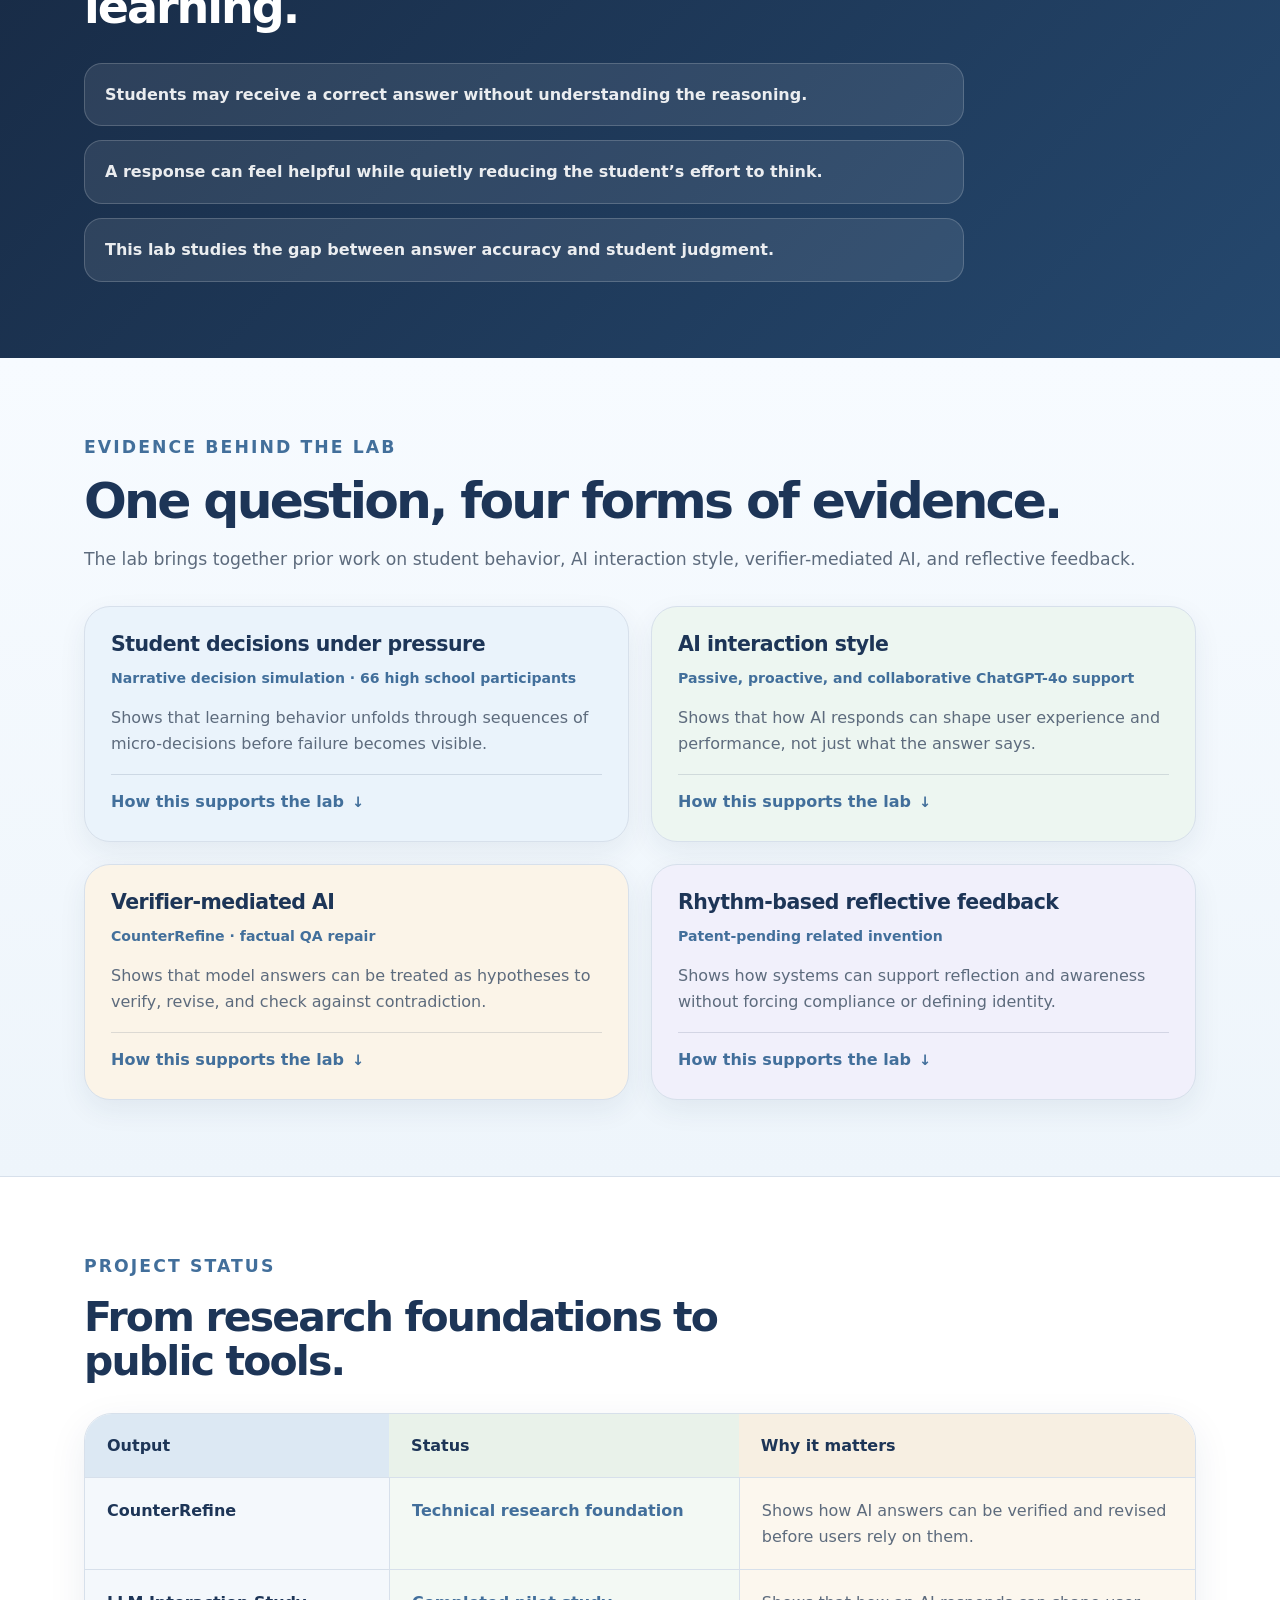
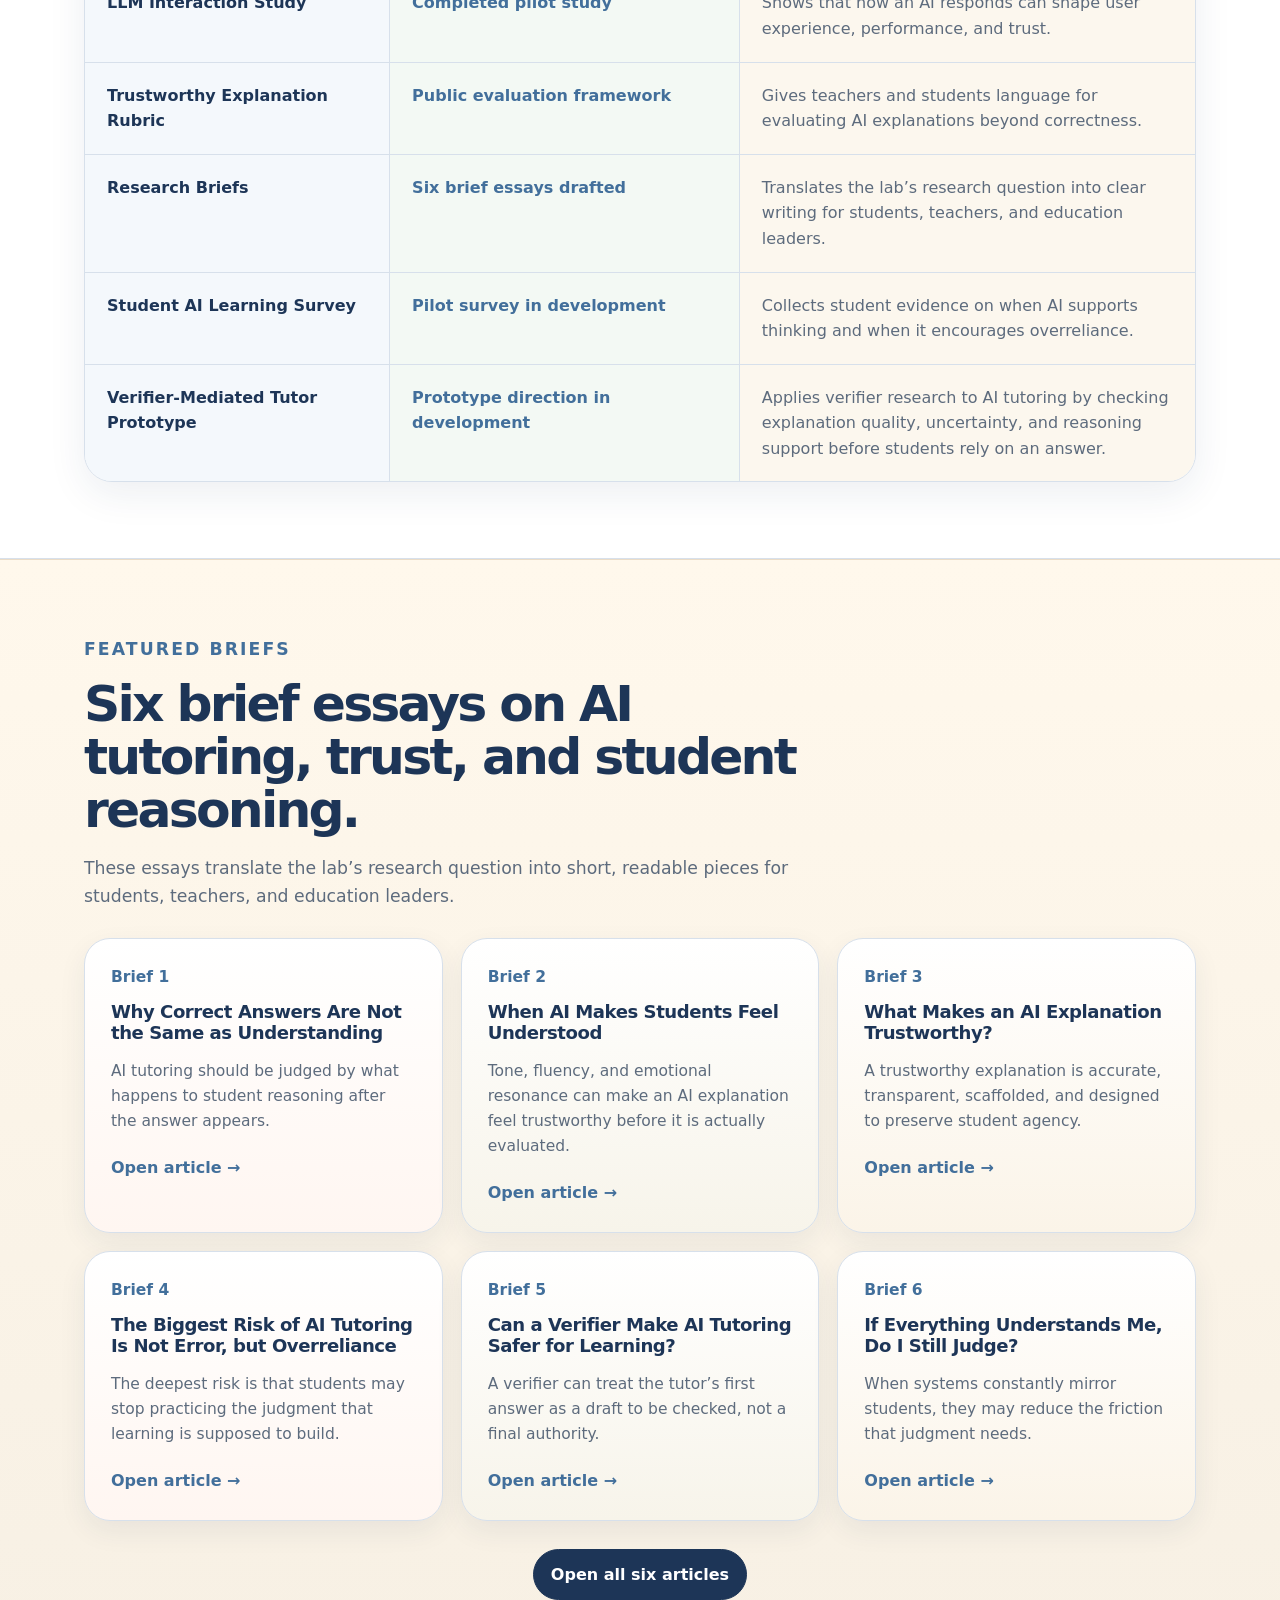
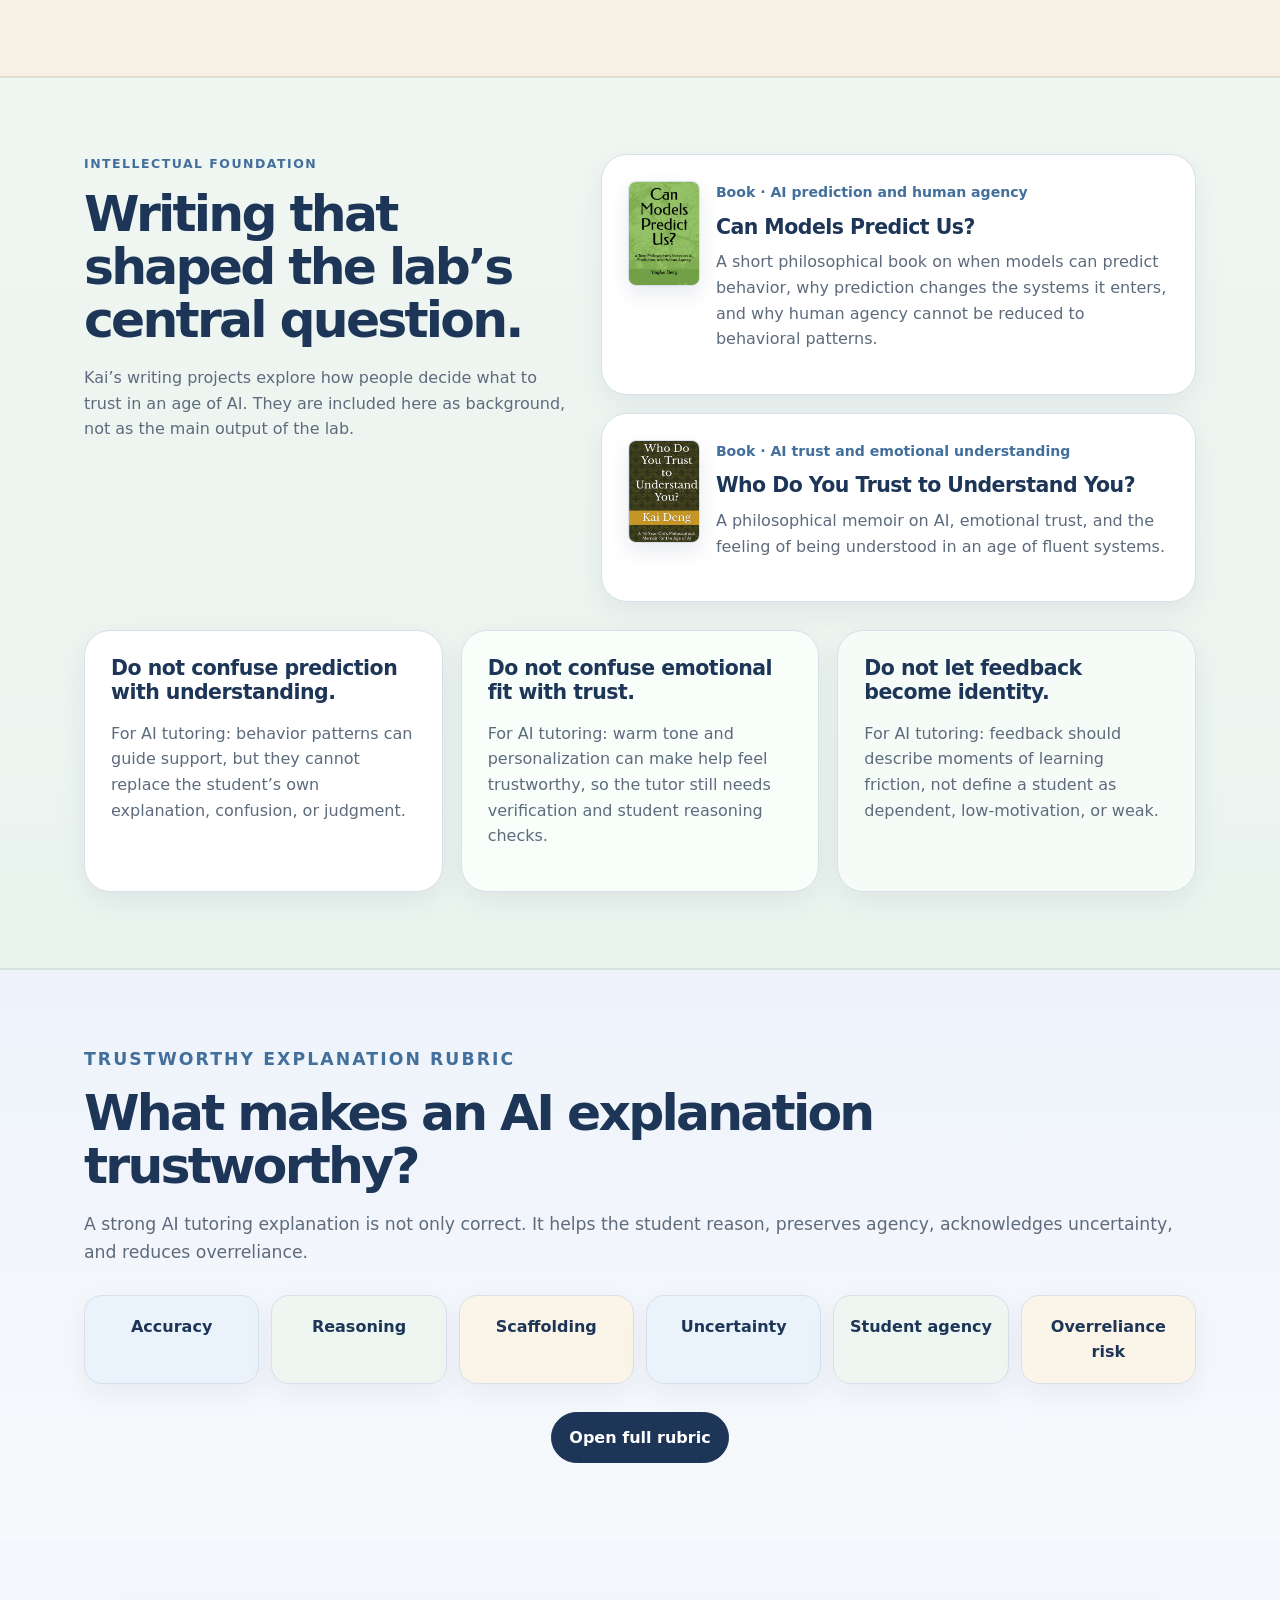
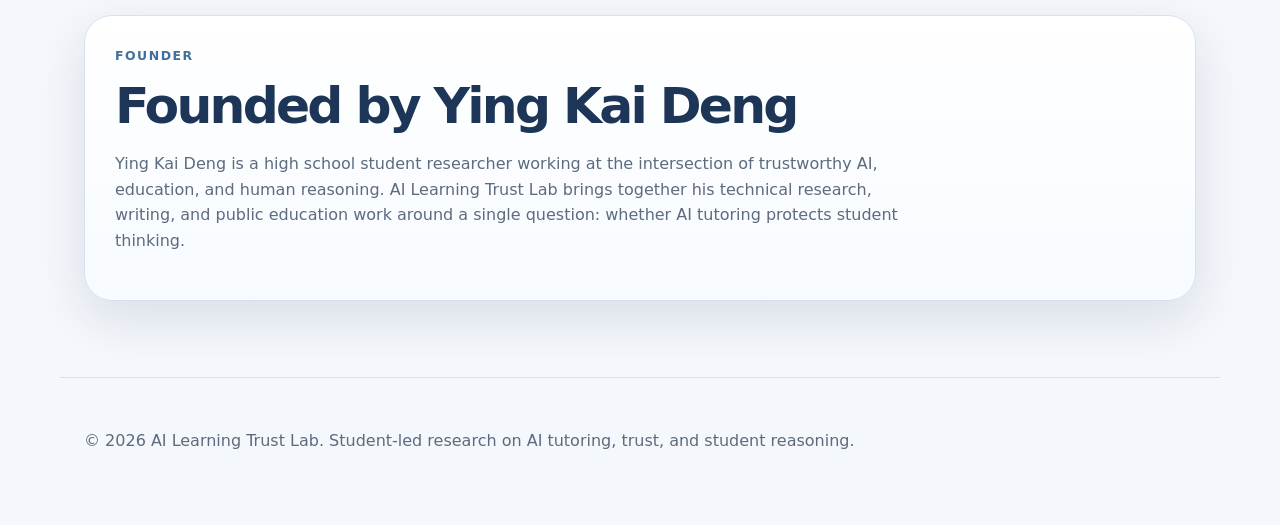
==== commit 95772d47: "Add files via upload" ====
--- a/index.html
+++ b/index.html
@@ -72,7 +72,7 @@
       </div>
     </section>
 
-    <section class="section outputs" id="outputs"><div class="section-heading"><p class="eyebrow">Project status</p><h2>Outputs and next steps.</h2></div><div class="output-table"><div class="table-head"><span>Output</span><span>Status</span><span>Why it matters</span></div><div class="table-row"><strong>CounterRefine</strong><span>Existing technical research foundation</span><p>Supports the lab’s idea of checking before trusting an AI answer.</p></div><div class="table-row"><strong>LLM Interaction Study</strong><span>Completed pilot study</span><p>Shows that interaction design matters, with the next step being deeper measures of reasoning and transfer.</p></div><div class="table-row"><strong>Trustworthy Explanation Rubric</strong><span>Initial public framework</span><p>Gives teachers and students language for evaluating AI explanations beyond correctness.</p></div><div class="table-row"><strong>Research Briefs</strong><span>Six expandable briefs drafted</span><p>Translates the lab’s research question into clear writing for students, teachers, and education leaders.</p></div><div class="table-row"><strong>Student AI Learning Survey</strong><span>Pilot preparing</span><p>Will collect student feedback on when AI helps thinking and when it encourages overreliance.</p></div><div class="table-row"><strong>Verifier-Mediated Tutor Prototype</strong><span>Main build-and-pilot direction</span><p>A planned interface for checking explanation quality, uncertainty, and reasoning support before students rely on an answer.</p></div></div></section>
+    <section class="section outputs" id="outputs"><div class="section-heading"><p class="eyebrow">Project status</p><h2>From research foundations to public tools.</h2></div><div class="output-table"><div class="table-head"><span>Output</span><span>Status</span><span>Why it matters</span></div><div class="table-row"><strong>CounterRefine</strong><span>Technical research foundation</span><p>Shows how AI answers can be verified and revised before users rely on them.</p></div><div class="table-row"><strong>LLM Interaction Study</strong><span>Completed pilot study</span><p>Shows that how an AI responds can shape user experience, performance, and trust.</p></div><div class="table-row"><strong>Trustworthy Explanation Rubric</strong><span>Public evaluation framework</span><p>Gives teachers and students language for evaluating AI explanations beyond correctness.</p></div><div class="table-row"><strong>Research Briefs</strong><span>Six brief essays drafted</span><p>Translates the lab’s research question into clear writing for students, teachers, and education leaders.</p></div><div class="table-row"><strong>Student AI Learning Survey</strong><span>Pilot survey in development</span><p>Collects student evidence on when AI supports thinking and when it encourages overreliance.</p></div><div class="table-row"><strong>Verifier-Mediated Tutor Prototype</strong><span>Prototype direction in development</span><p>Applies verifier research to AI tutoring by checking explanation quality, uncertainty, and reasoning support before students rely on an answer.</p></div></div></section>
 <section class="section brief-strip" id="briefs"><div class="section-heading"><p class="eyebrow">Featured briefs</p><h2>Six brief essays on AI tutoring, trust, and student reasoning.</h2><p>These essays translate the lab’s research question into short, readable pieces for students, teachers, and education leaders.</p></div><div class="brief-preview-grid"><article class="brief-preview-card tone-2">
           <p class="tag">Brief 1</p>
           <h3>Why Correct Answers Are Not the Same as Understanding</h3>
--- a/styles.css
+++ b/styles.css
@@ -275,3 +275,70 @@
   max-width: 700px !important;
   margin-bottom: 0 !important;
 }
+
+
+/* v20 balanced table header */
+.output-table .table-head {
+  text-transform: none !important;
+  letter-spacing: 0.015em !important;
+  font-size: 0.92rem !important;
+  font-weight: 900 !important;
+  color: var(--navy) !important;
+}
+
+.output-table .table-head > * {
+  line-height: 1.35 !important;
+  padding-top: 18px !important;
+  padding-bottom: 18px !important;
+}
+
+.output-table .table-row strong,
+.output-table .table-row span,
+.output-table .table-row p {
+  font-size: 1rem;
+}
+
+
+/* v21 table header same size */
+.output-table .table-head {
+  text-transform: none !important;
+  letter-spacing: 0 !important;
+  font-size: 1rem !important;
+  font-weight: 900 !important;
+  color: var(--navy) !important;
+}
+
+.output-table .table-head > * {
+  line-height: 1.45 !important;
+  padding-top: 20px !important;
+  padding-bottom: 20px !important;
+}
+
+.output-table .table-row strong,
+.output-table .table-row span,
+.output-table .table-row p {
+  font-size: 1rem !important;
+}
+
+
+/* v22 outputs chain heading */
+.outputs .section-heading h2 {
+  max-width: 880px !important;
+  font-size: clamp(1.9rem, 3.2vw, 2.85rem) !important;
+  line-height: 1.08 !important;
+  letter-spacing: -0.045em !important;
+}
+
+.output-table .table-head {
+  text-transform: none !important;
+  letter-spacing: 0 !important;
+  font-size: 1rem !important;
+  font-weight: 900 !important;
+  color: var(--navy) !important;
+}
+
+.output-table .table-row strong,
+.output-table .table-row span,
+.output-table .table-row p {
+  font-size: 1rem !important;
+}
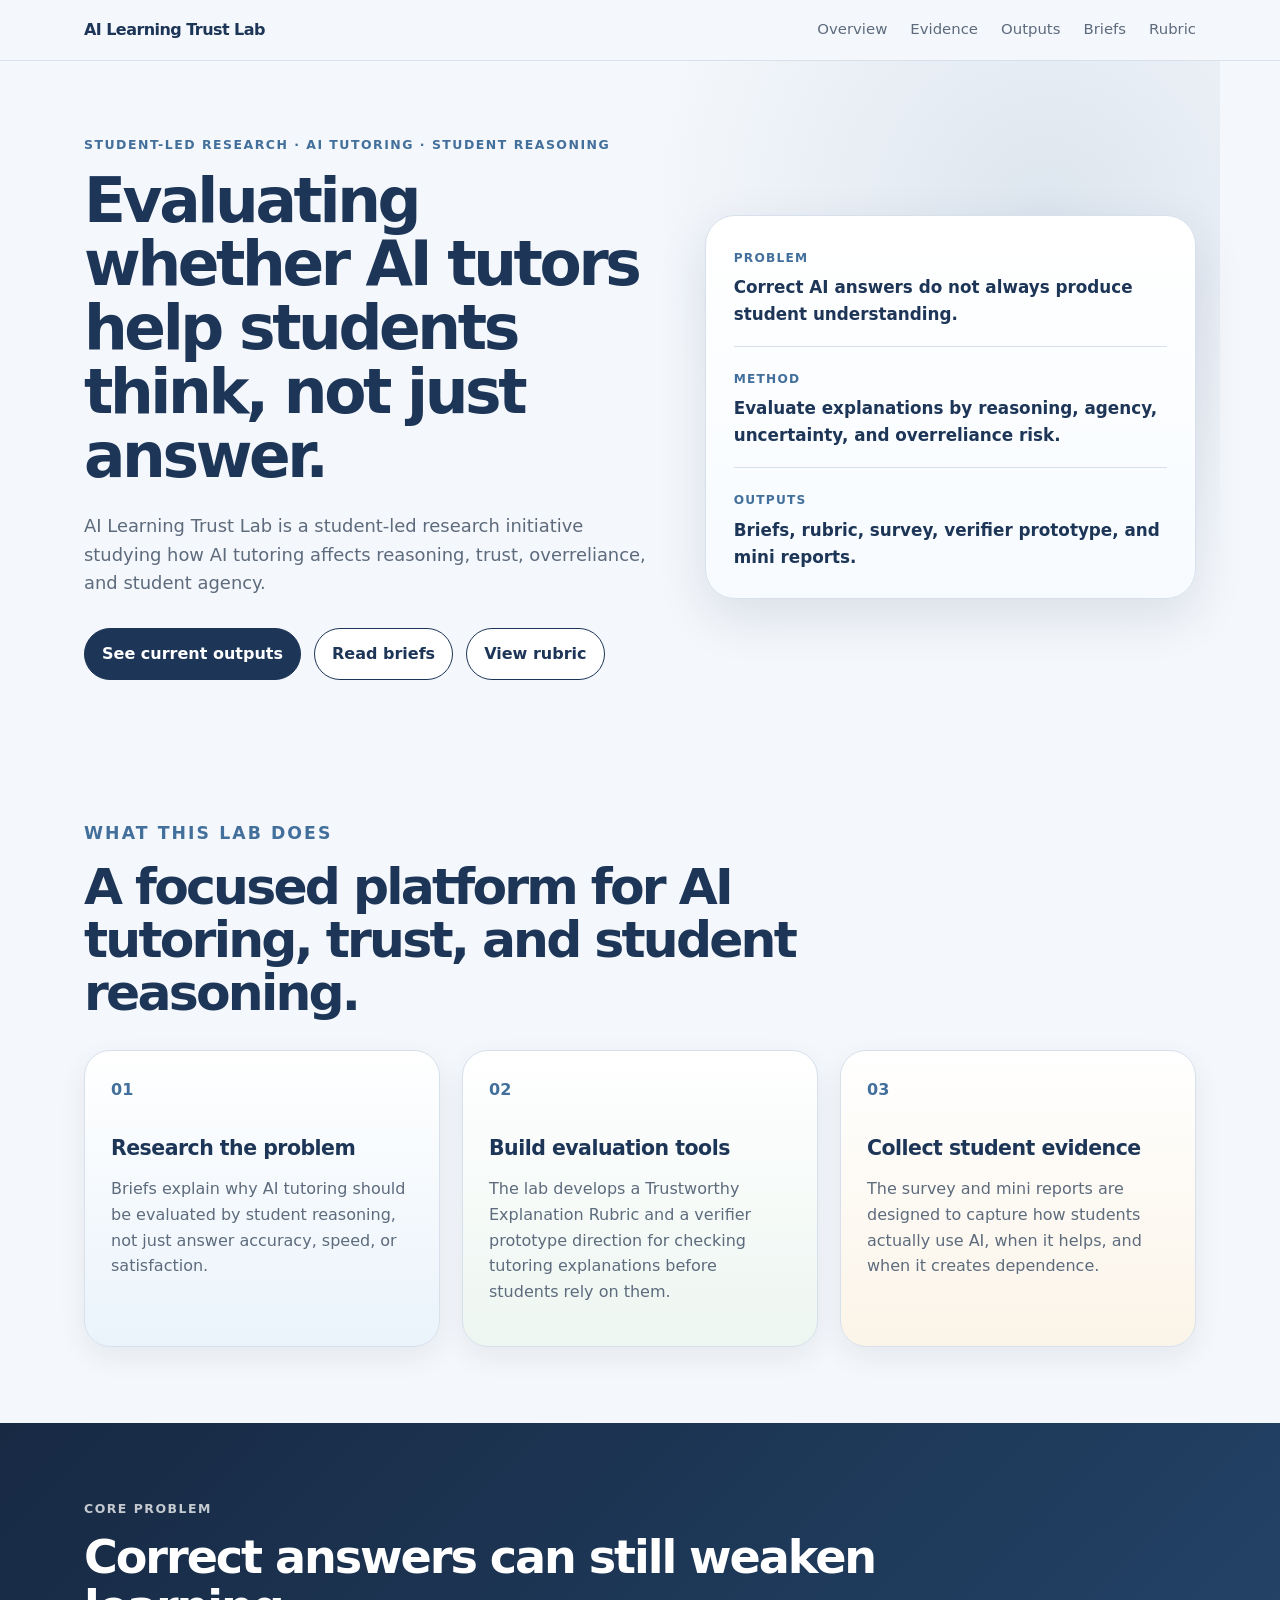
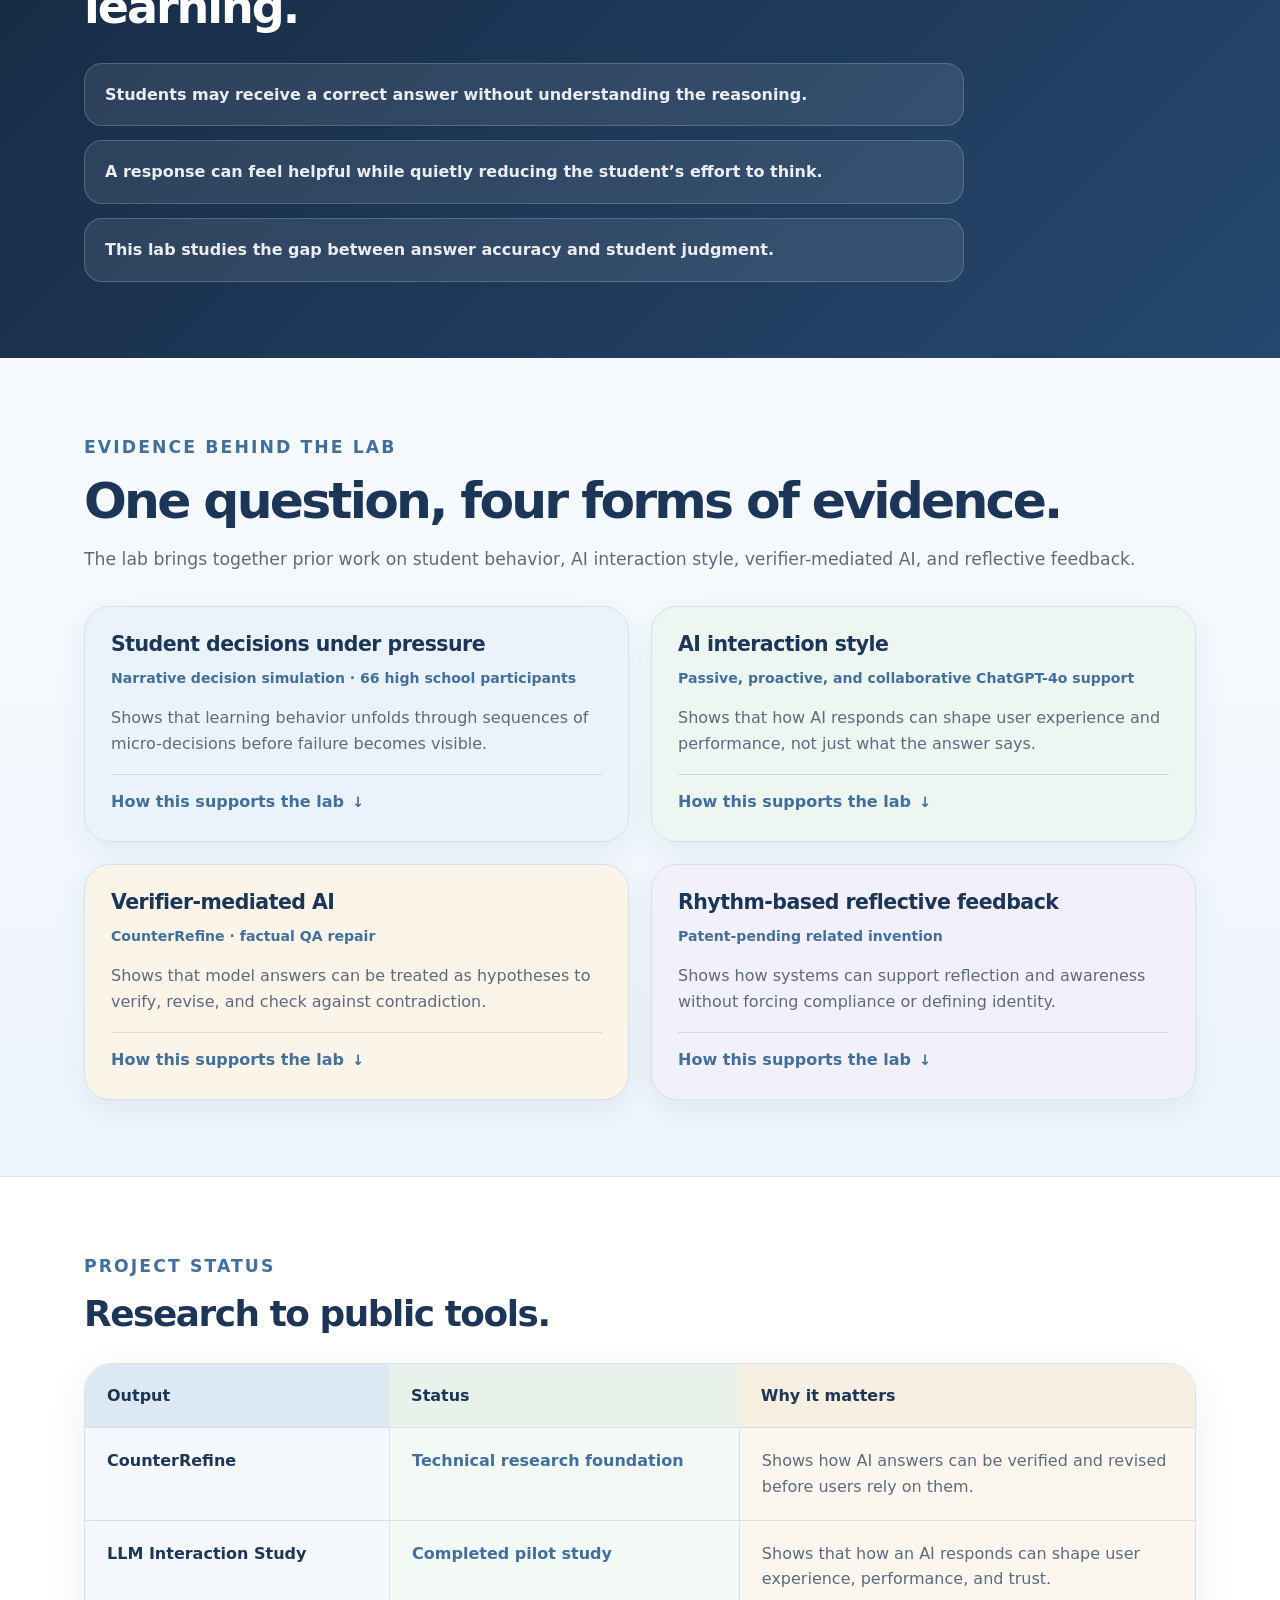
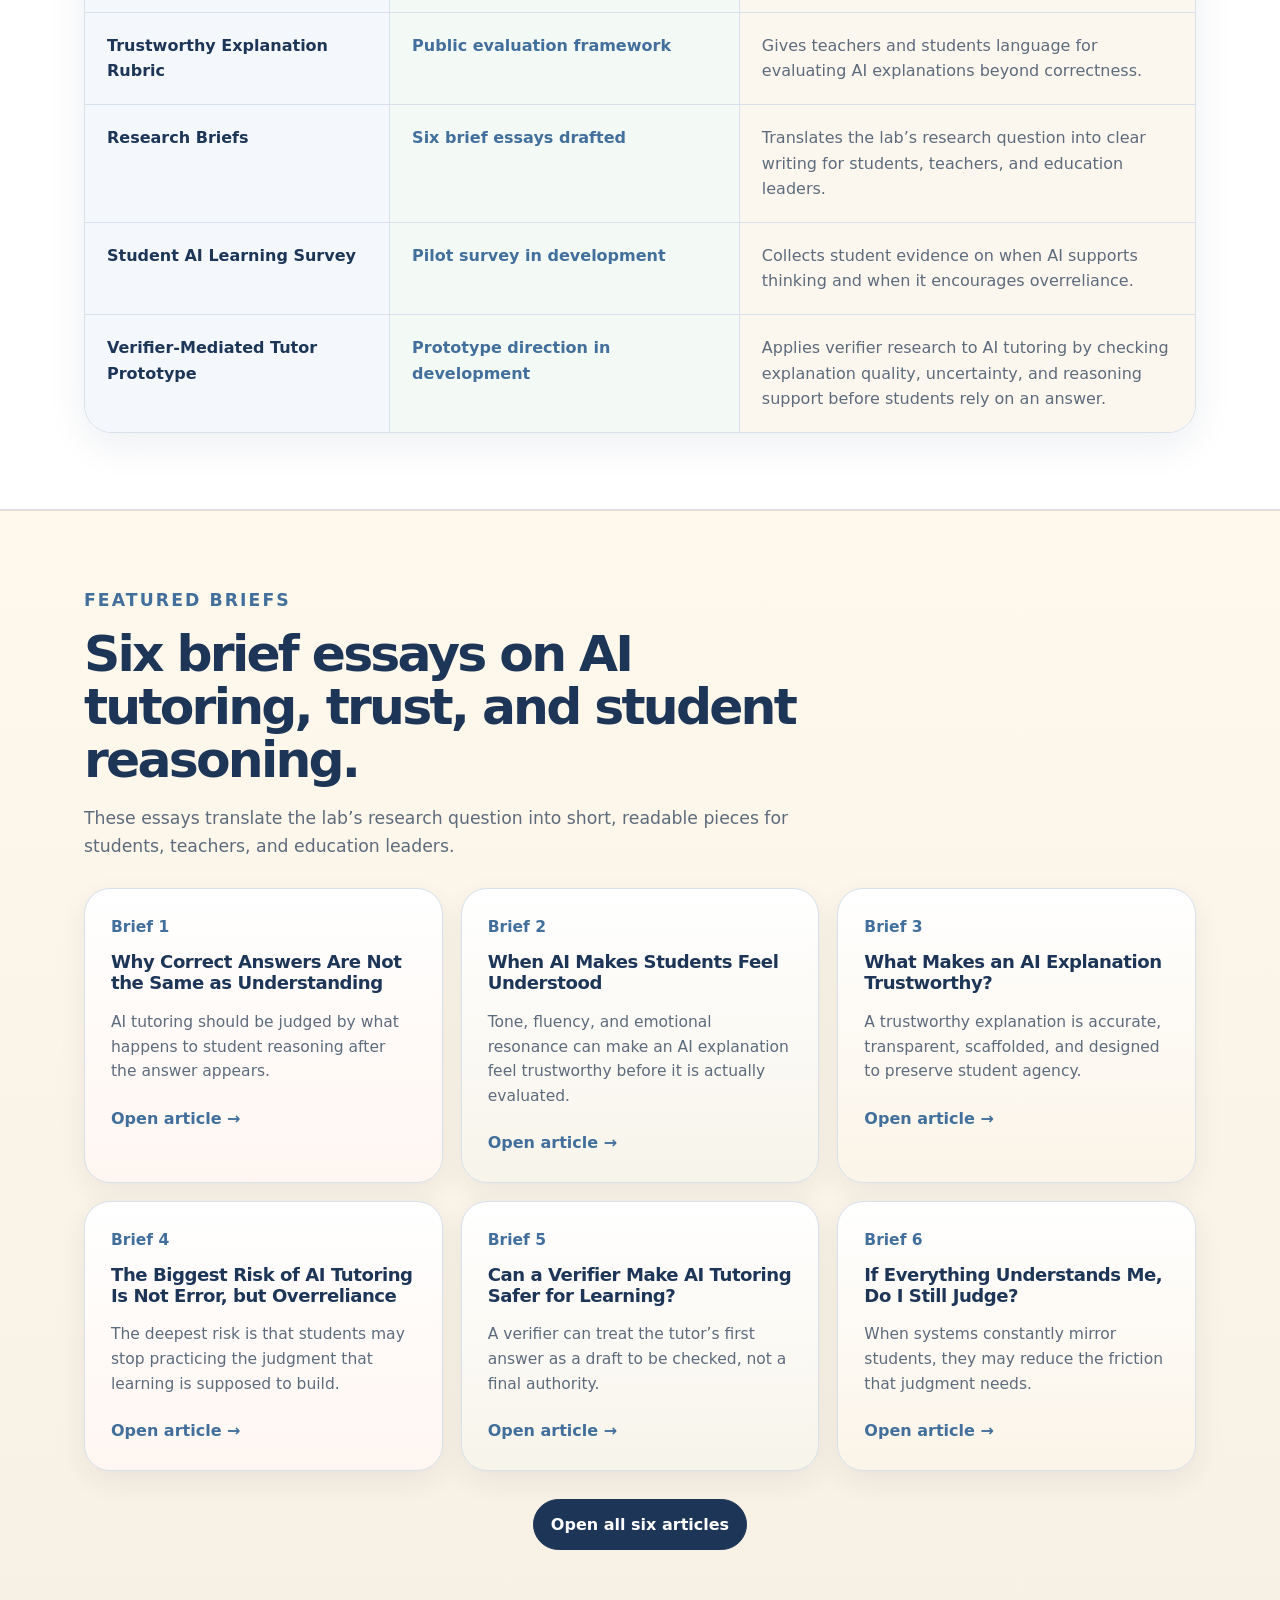
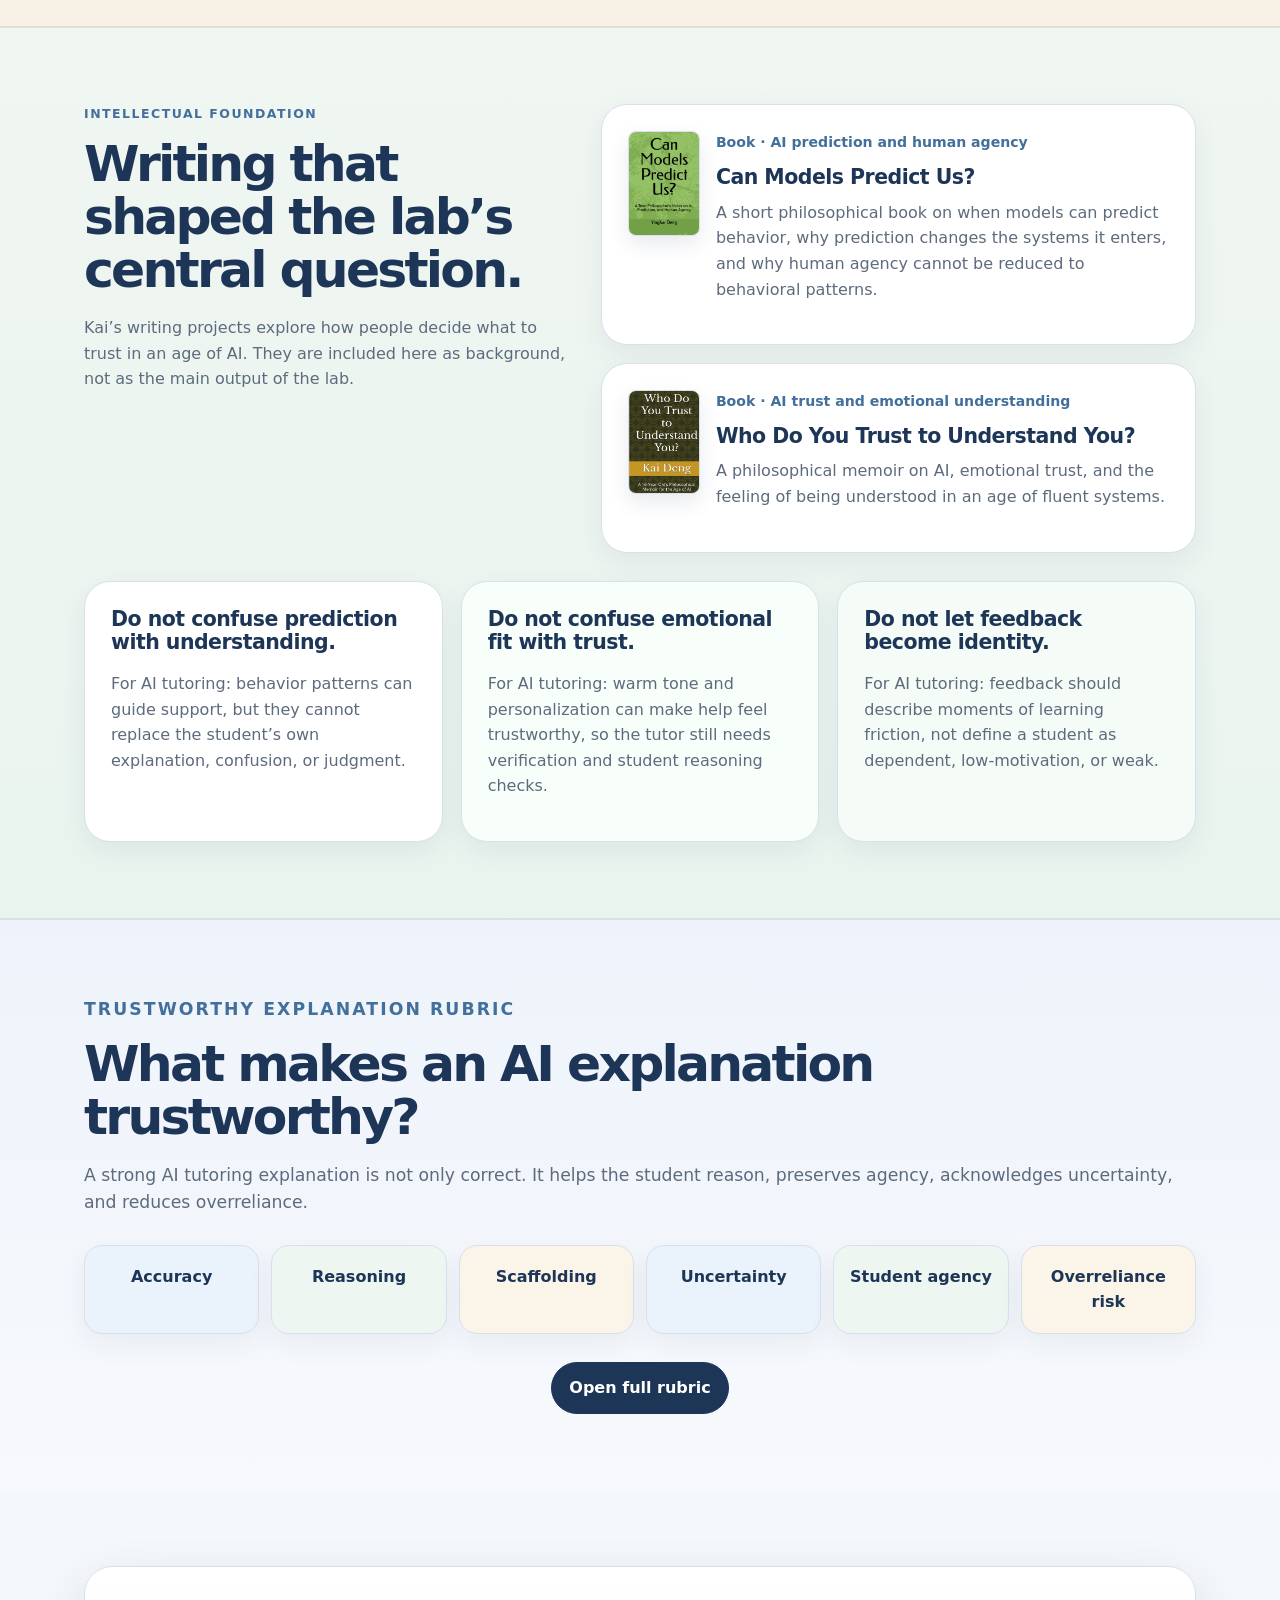
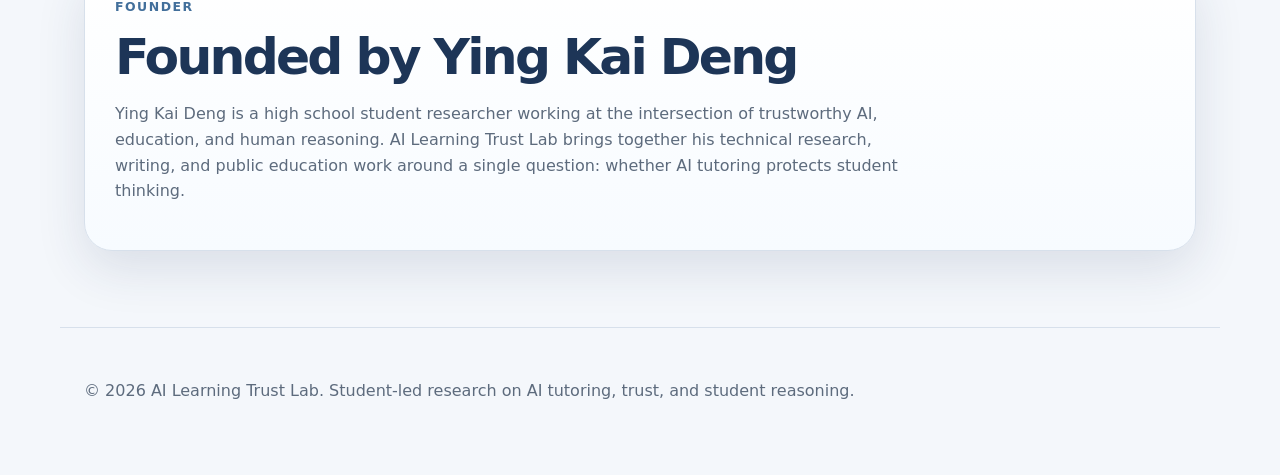
==== commit c42f0173: "Add files via upload" ====
--- a/index.html
+++ b/index.html
@@ -72,7 +72,7 @@
       </div>
     </section>
 
-    <section class="section outputs" id="outputs"><div class="section-heading"><p class="eyebrow">Project status</p><h2>From research foundations to public tools.</h2></div><div class="output-table"><div class="table-head"><span>Output</span><span>Status</span><span>Why it matters</span></div><div class="table-row"><strong>CounterRefine</strong><span>Technical research foundation</span><p>Shows how AI answers can be verified and revised before users rely on them.</p></div><div class="table-row"><strong>LLM Interaction Study</strong><span>Completed pilot study</span><p>Shows that how an AI responds can shape user experience, performance, and trust.</p></div><div class="table-row"><strong>Trustworthy Explanation Rubric</strong><span>Public evaluation framework</span><p>Gives teachers and students language for evaluating AI explanations beyond correctness.</p></div><div class="table-row"><strong>Research Briefs</strong><span>Six brief essays drafted</span><p>Translates the lab’s research question into clear writing for students, teachers, and education leaders.</p></div><div class="table-row"><strong>Student AI Learning Survey</strong><span>Pilot survey in development</span><p>Collects student evidence on when AI supports thinking and when it encourages overreliance.</p></div><div class="table-row"><strong>Verifier-Mediated Tutor Prototype</strong><span>Prototype direction in development</span><p>Applies verifier research to AI tutoring by checking explanation quality, uncertainty, and reasoning support before students rely on an answer.</p></div></div></section>
+    <section class="section outputs" id="outputs"><div class="section-heading"><p class="eyebrow">Project status</p><h2>Research to public tools.</h2></div><div class="output-table"><div class="table-head"><span>Output</span><span>Status</span><span>Why it matters</span></div><div class="table-row"><strong>CounterRefine</strong><span>Technical research foundation</span><p>Shows how AI answers can be verified and revised before users rely on them.</p></div><div class="table-row"><strong>LLM Interaction Study</strong><span>Completed pilot study</span><p>Shows that how an AI responds can shape user experience, performance, and trust.</p></div><div class="table-row"><strong>Trustworthy Explanation Rubric</strong><span>Public evaluation framework</span><p>Gives teachers and students language for evaluating AI explanations beyond correctness.</p></div><div class="table-row"><strong>Research Briefs</strong><span>Six brief essays drafted</span><p>Translates the lab’s research question into clear writing for students, teachers, and education leaders.</p></div><div class="table-row"><strong>Student AI Learning Survey</strong><span>Pilot survey in development</span><p>Collects student evidence on when AI supports thinking and when it encourages overreliance.</p></div><div class="table-row"><strong>Verifier-Mediated Tutor Prototype</strong><span>Prototype direction in development</span><p>Applies verifier research to AI tutoring by checking explanation quality, uncertainty, and reasoning support before students rely on an answer.</p></div></div></section>
 <section class="section brief-strip" id="briefs"><div class="section-heading"><p class="eyebrow">Featured briefs</p><h2>Six brief essays on AI tutoring, trust, and student reasoning.</h2><p>These essays translate the lab’s research question into short, readable pieces for students, teachers, and education leaders.</p></div><div class="brief-preview-grid"><article class="brief-preview-card tone-2">
           <p class="tag">Brief 1</p>
           <h3>Why Correct Answers Are Not the Same as Understanding</h3>
--- a/styles.css
+++ b/styles.css
@@ -342,3 +342,12 @@
 .output-table .table-row p {
   font-size: 1rem !important;
 }
+
+
+/* v23 outputs one-line title */
+.outputs .section-heading h2 {
+  max-width: 780px !important;
+  font-size: clamp(1.9rem, 2.8vw, 2.55rem) !important;
+  line-height: 1.08 !important;
+  letter-spacing: -0.04em !important;
+}
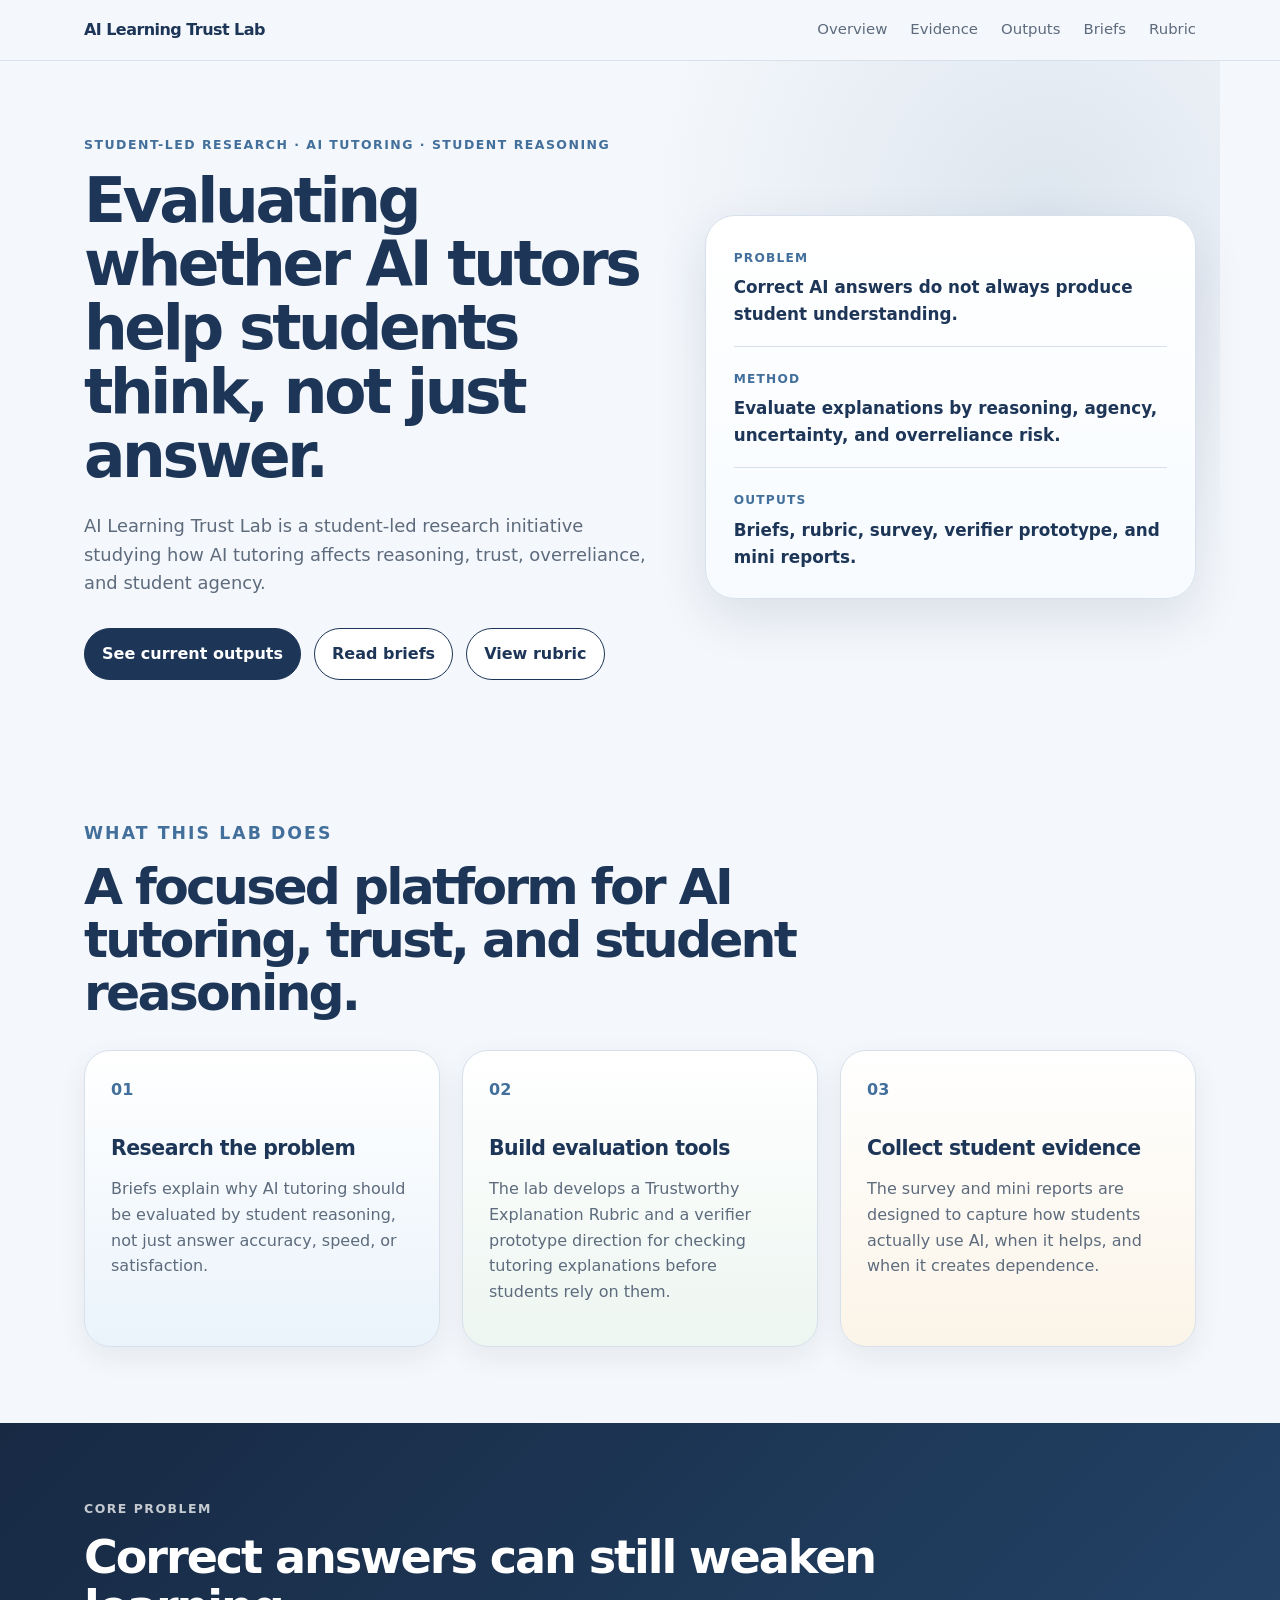
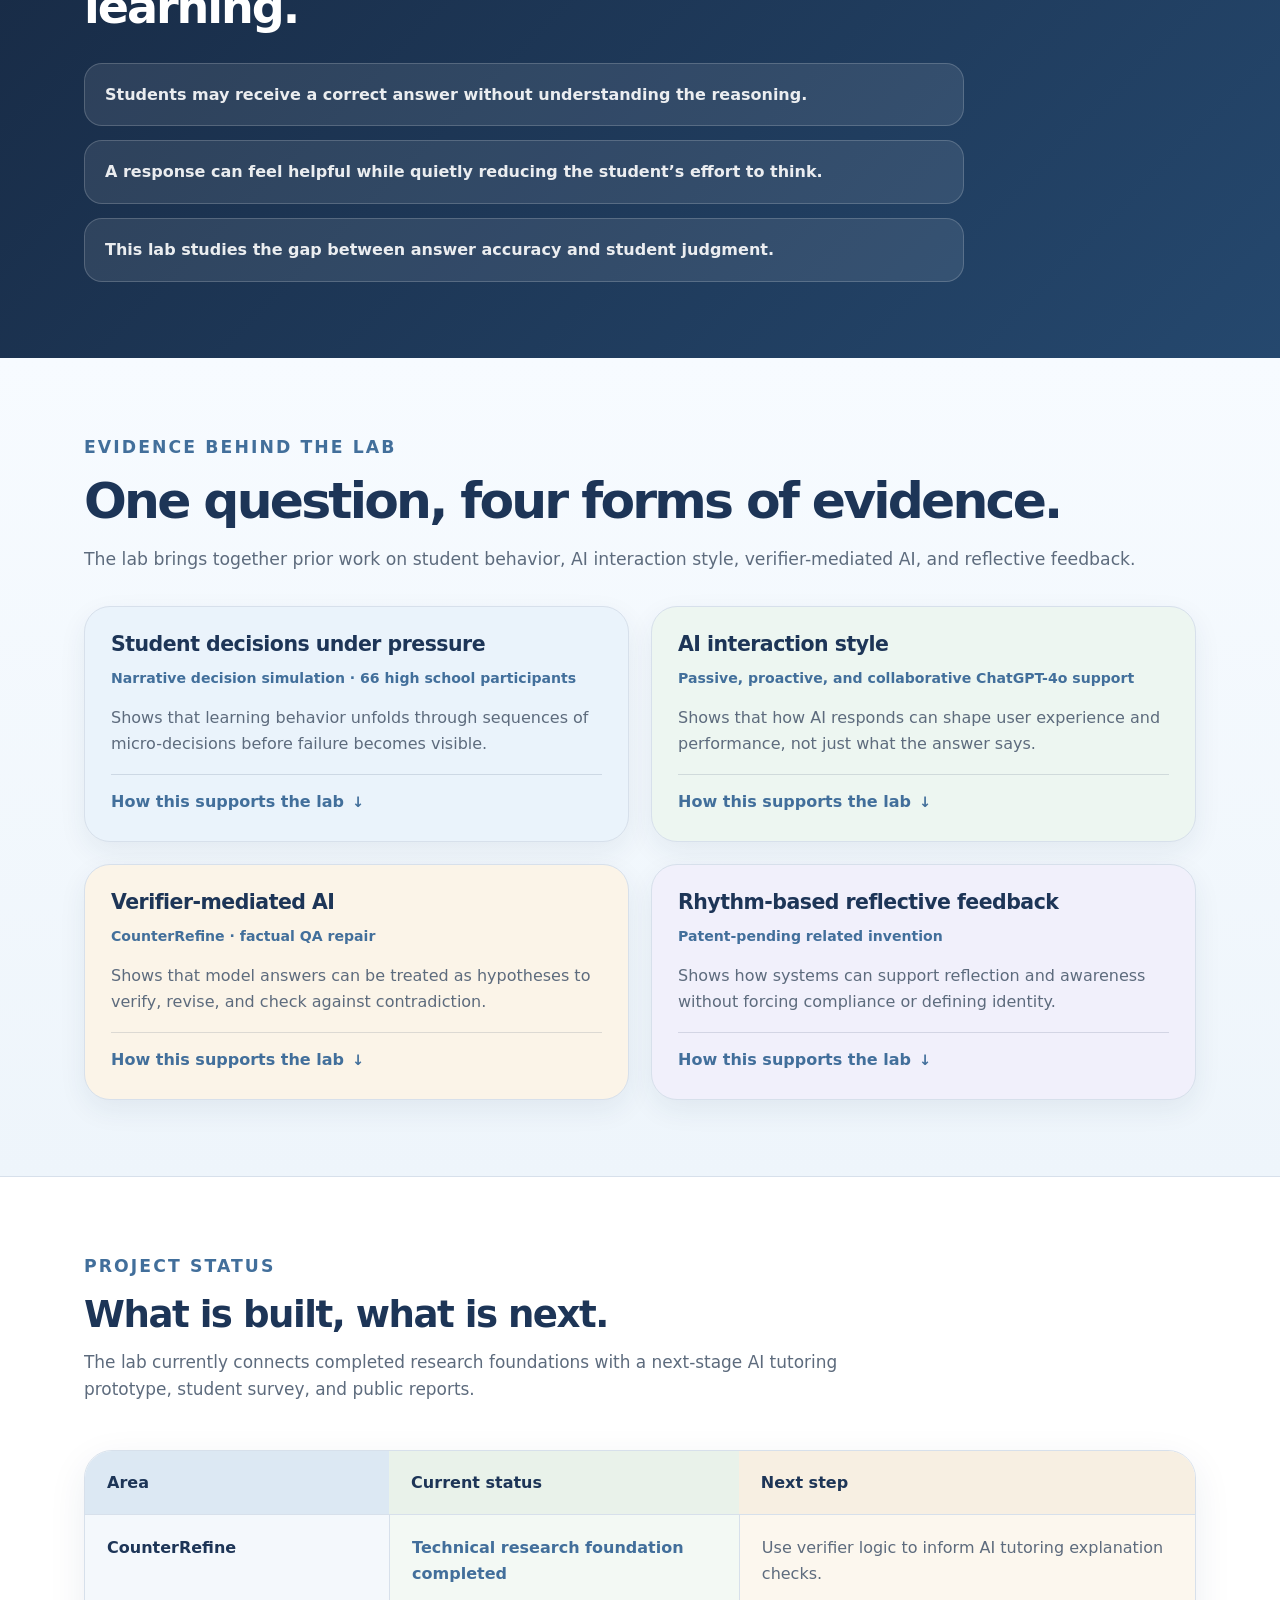
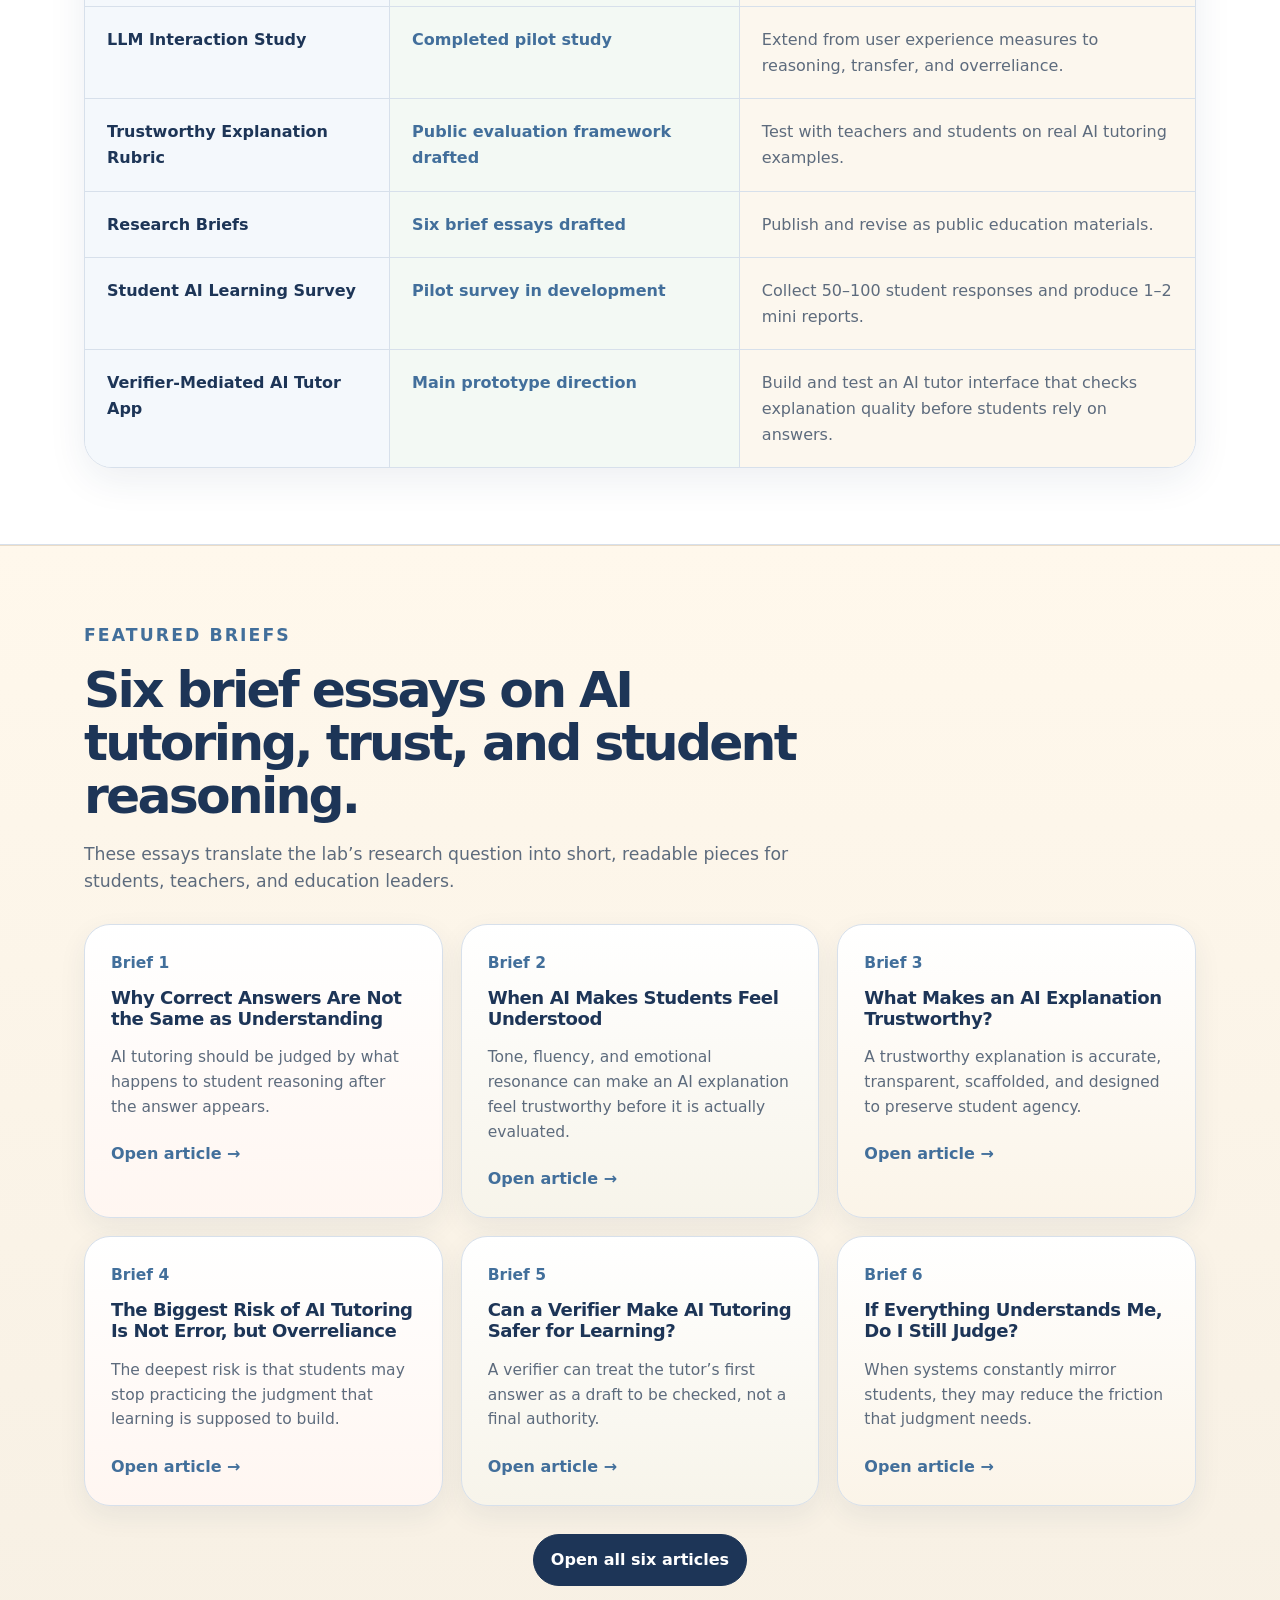
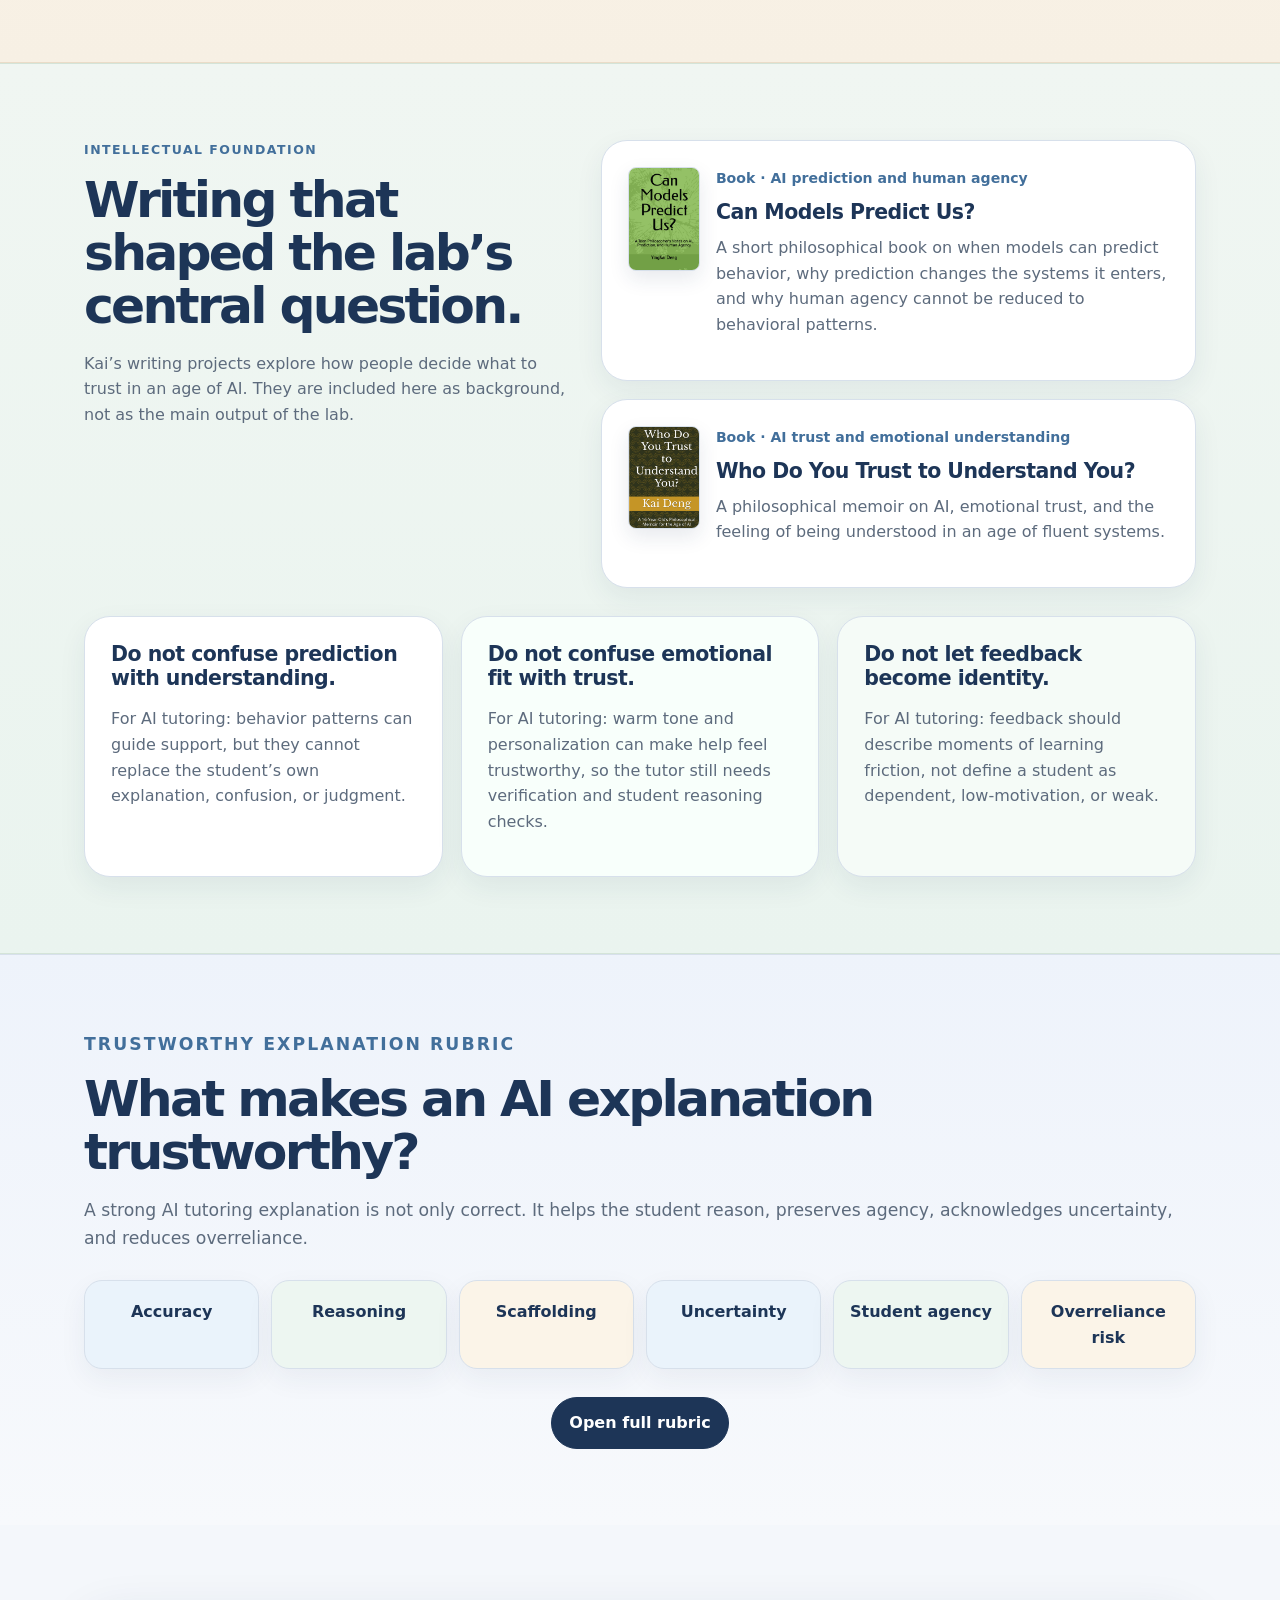
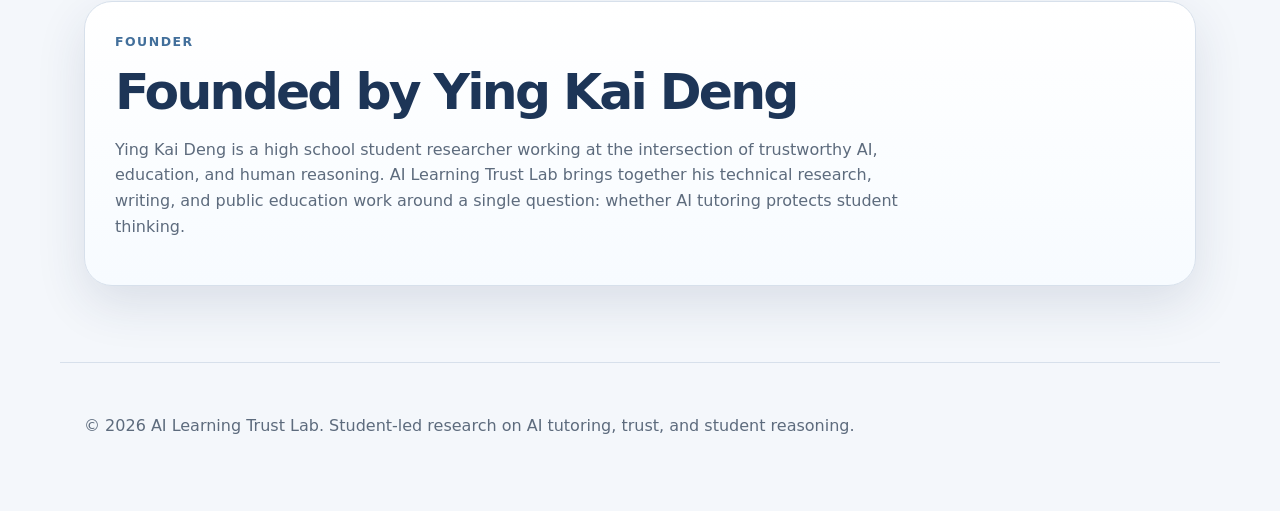
==== commit d169f49d: "Add files via upload" ====
--- a/index.html
+++ b/index.html
@@ -72,7 +72,7 @@
       </div>
     </section>
 
-    <section class="section outputs" id="outputs"><div class="section-heading"><p class="eyebrow">Project status</p><h2>Research to public tools.</h2></div><div class="output-table"><div class="table-head"><span>Output</span><span>Status</span><span>Why it matters</span></div><div class="table-row"><strong>CounterRefine</strong><span>Technical research foundation</span><p>Shows how AI answers can be verified and revised before users rely on them.</p></div><div class="table-row"><strong>LLM Interaction Study</strong><span>Completed pilot study</span><p>Shows that how an AI responds can shape user experience, performance, and trust.</p></div><div class="table-row"><strong>Trustworthy Explanation Rubric</strong><span>Public evaluation framework</span><p>Gives teachers and students language for evaluating AI explanations beyond correctness.</p></div><div class="table-row"><strong>Research Briefs</strong><span>Six brief essays drafted</span><p>Translates the lab’s research question into clear writing for students, teachers, and education leaders.</p></div><div class="table-row"><strong>Student AI Learning Survey</strong><span>Pilot survey in development</span><p>Collects student evidence on when AI supports thinking and when it encourages overreliance.</p></div><div class="table-row"><strong>Verifier-Mediated Tutor Prototype</strong><span>Prototype direction in development</span><p>Applies verifier research to AI tutoring by checking explanation quality, uncertainty, and reasoning support before students rely on an answer.</p></div></div></section>
+    <section class="section outputs" id="outputs"><div class="section-heading"><p class="eyebrow">Project status</p><h2>What is built, what is next.</h2><p>The lab currently connects completed research foundations with a next-stage AI tutoring prototype, student survey, and public reports.</p></div><div class="output-table"><div class="table-head"><span>Area</span><span>Current status</span><span>Next step</span></div><div class="table-row"><strong>CounterRefine</strong><span>Technical research foundation completed</span><p>Use verifier logic to inform AI tutoring explanation checks.</p></div><div class="table-row"><strong>LLM Interaction Study</strong><span>Completed pilot study</span><p>Extend from user experience measures to reasoning, transfer, and overreliance.</p></div><div class="table-row"><strong>Trustworthy Explanation Rubric</strong><span>Public evaluation framework drafted</span><p>Test with teachers and students on real AI tutoring examples.</p></div><div class="table-row"><strong>Research Briefs</strong><span>Six brief essays drafted</span><p>Publish and revise as public education materials.</p></div><div class="table-row"><strong>Student AI Learning Survey</strong><span>Pilot survey in development</span><p>Collect 50–100 student responses and produce 1–2 mini reports.</p></div><div class="table-row"><strong>Verifier-Mediated AI Tutor App</strong><span>Main prototype direction</span><p>Build and test an AI tutor interface that checks explanation quality before students rely on answers.</p></div></div></section>
 <section class="section brief-strip" id="briefs"><div class="section-heading"><p class="eyebrow">Featured briefs</p><h2>Six brief essays on AI tutoring, trust, and student reasoning.</h2><p>These essays translate the lab’s research question into short, readable pieces for students, teachers, and education leaders.</p></div><div class="brief-preview-grid"><article class="brief-preview-card tone-2">
           <p class="tag">Brief 1</p>
           <h3>Why Correct Answers Are Not the Same as Understanding</h3>
--- a/styles.css
+++ b/styles.css
@@ -351,3 +351,36 @@
   line-height: 1.08 !important;
   letter-spacing: -0.04em !important;
 }
+
+
+/* v24 built-next pathway table */
+.outputs .section-heading {
+  max-width: 880px !important;
+}
+
+.outputs .section-heading h2 {
+  max-width: 720px !important;
+  font-size: clamp(1.9rem, 2.9vw, 2.65rem) !important;
+  line-height: 1.08 !important;
+  letter-spacing: -0.04em !important;
+}
+
+.outputs .section-heading p:not(.eyebrow) {
+  max-width: 760px !important;
+  font-size: 1.06rem !important;
+  margin-top: 14px !important;
+}
+
+.output-table .table-head {
+  text-transform: none !important;
+  letter-spacing: 0 !important;
+  font-size: 1rem !important;
+  font-weight: 900 !important;
+  color: var(--navy) !important;
+}
+
+.output-table .table-row strong,
+.output-table .table-row span,
+.output-table .table-row p {
+  font-size: 1rem !important;
+}
